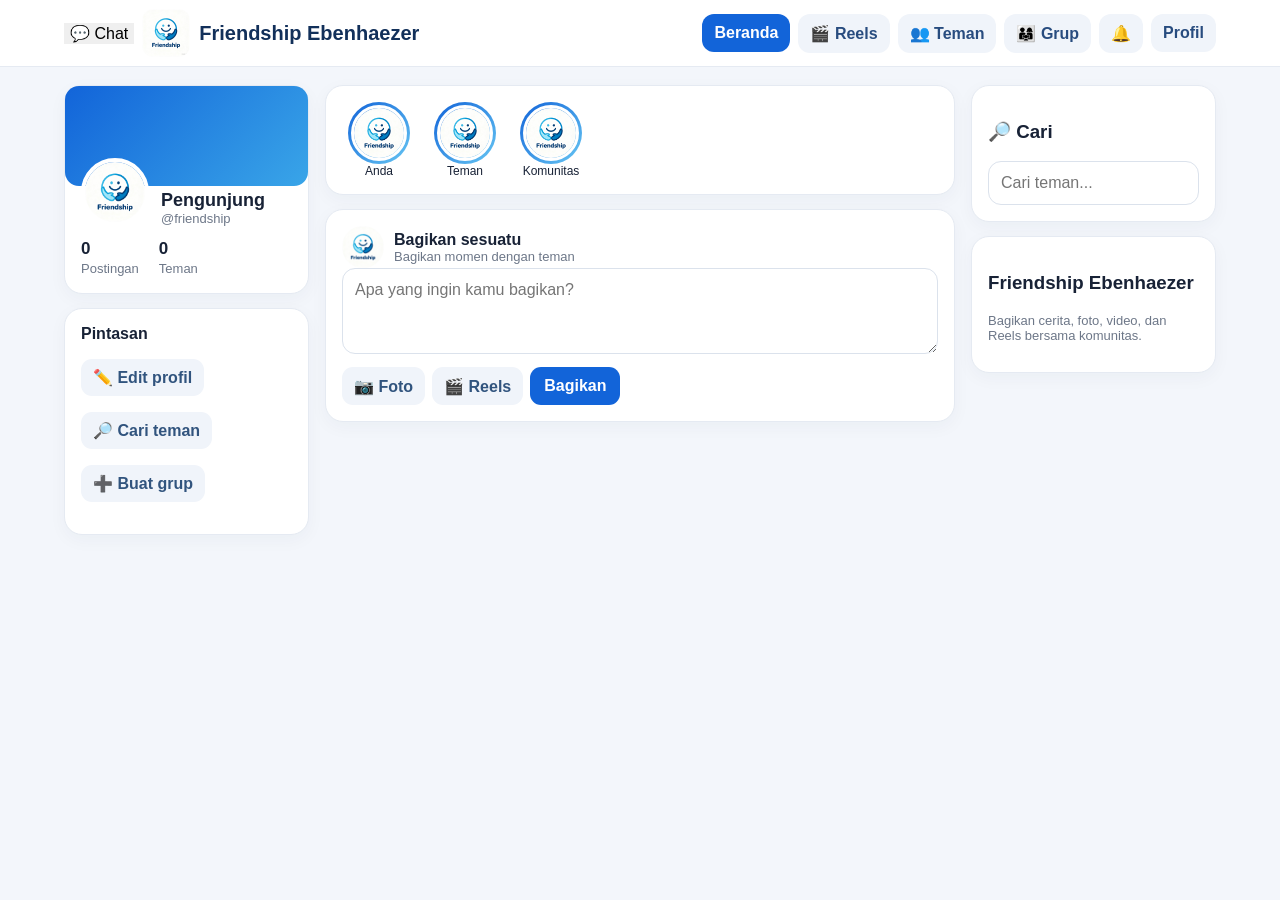
==== index.html @ 5307541d "Add files via upload" ====
<!doctype html>
<html lang="id">
<head>
<meta charset="utf-8"><meta name="viewport" content="width=device-width,initial-scale=1">
<title>Friendship Ebenhaezer</title>
<style>
:root{--blue:#1264d9;--dark:#12305a;--bg:#f3f6fb;--line:#e5eaf2;--muted:#6d7788}
*{box-sizing:border-box}body{margin:0;background:var(--bg);font-family:Arial,sans-serif;color:#182236}
button,input,textarea{font:inherit}button{border:0;cursor:pointer}.top{position:sticky;top:0;z-index:30;background:#fff;border-bottom:1px solid var(--line)}
.nav{max-width:1180px;margin:auto;padding:9px 14px;display:flex;align-items:center;gap:8px;overflow:auto}.logoBox{display:flex;align-items:center;gap:9px;margin-right:auto;min-width:190px}
.logoBox img{width:48px;height:48px;object-fit:contain;border-radius:12px}.brand{font-size:20px;font-weight:800;color:var(--dark);white-space:nowrap}
.navBtn{background:#f0f4fa;color:#284c7f;border-radius:12px;padding:10px 12px;font-weight:700;white-space:nowrap}.navBtn.active,.primary{background:var(--blue);color:#fff}
.page{max-width:1180px;margin:18px auto;padding:0 14px}.layout{display:grid;grid-template-columns:245px minmax(0,680px) 245px;gap:16px}
.card{background:#fff;border:1px solid var(--line);border-radius:18px;padding:16px;box-shadow:0 5px 18px #18304d0a;margin-bottom:14px}
.cover{height:100px;border-radius:14px;background:linear-gradient(135deg,#1264d9,#39a5e8);margin:-16px -16px 14px}.avatar{width:68px;height:68px;border-radius:50%;background:#e7effd;border:4px solid #fff;object-fit:cover}.mini{width:42px;height:42px;border-radius:50%;object-fit:cover;background:#e8effc}
.profileTop{margin-top:-42px;display:flex;gap:12px;align-items:end}.name{font-size:18px;font-weight:800}.muted{color:var(--muted);font-size:13px}.stats{display:flex;gap:20px;margin-top:13px}.stats b{display:block;font-size:17px}
textarea,input{width:100%;border:1px solid #dbe2ec;border-radius:13px;padding:12px;outline:none;background:#fff}textarea{min-height:86px;resize:vertical}.actions{display:flex;gap:7px;flex-wrap:wrap;margin-top:9px}.action{background:#f0f4fa;color:#31547e;border-radius:11px;padding:9px 12px;font-weight:700}.primary{border-radius:11px;padding:10px 14px;font-weight:700}
.postHead{display:flex;gap:10px;align-items:center}.postMedia{width:100%;max-height:560px;object-fit:cover;border-radius:14px;margin-top:11px}.postText{line-height:1.5;white-space:pre-wrap}
.storyRow{display:flex;gap:12px;overflow:auto}.story{min-width:74px;text-align:center;font-size:12px}.story .ring{width:62px;height:62px;padding:3px;border-radius:50%;background:linear-gradient(135deg,#1264d9,#66c6f3);margin:auto}.story img{width:100%;height:100%;border-radius:50%;object-fit:cover;background:#fff;border:3px solid #fff}
.section{display:none}.section.show{display:block}.hidden{display:none!important;pointer-events:none!important}.person{display:flex;align-items:center;gap:10px;padding:11px 0;border-bottom:1px solid #edf0f5}.empty{text-align:center;padding:28px;color:var(--muted)}
.reel{background:#050505;border-radius:18px;overflow:hidden;position:relative;margin-bottom:15px}.reel video{display:block;width:100%;max-height:76vh;object-fit:contain;background:#000}.reelInfo{padding:13px;color:#fff}.reelBtns{position:absolute;right:10px;bottom:65px;display:grid;gap:8px}.reelBtns button{width:46px;height:46px;border-radius:50%;background:#fff;color:#18345c;font-weight:800}
.modal{pointer-events:auto;position:fixed;inset:0;background:#0007;display:grid;place-items:center;z-index:60;padding:16px}.modalBox{background:#fff;border-radius:20px;padding:20px;width:min(520px,100%);max-height:90vh;overflow:auto}
@media(max-width:980px){.layout{grid-template-columns:220px minmax(0,1fr)}.right{display:none}}@media(max-width:700px){.layout{grid-template-columns:1fr}.left{display:none}.page{margin-top:8px}.brand{display:none}.logoBox{min-width:auto}}
 .action.liked{background:#ffe4e8;color:#d91e45}.commentBox{display:flex;gap:7px;margin-top:10px}.commentBox input{margin:0}.commentItem{padding:8px 0;border-top:1px solid #edf0f5;font-size:14px}
.chatMessages{height:380px;overflow:auto;padding:10px;background:#f7f9fc;border-radius:14px;margin-top:12px}
.chatBubble{max-width:78%;padding:10px 13px;border-radius:16px;margin:7px 0;word-break:break-word}
.chatMine{margin-left:auto;background:#1769e0;color:#fff;border-bottom-right-radius:5px}
.chatOther{margin-right:auto;background:#fff;color:#1d2939;border-bottom-left-radius:5px}
.chatTime{font-size:10px;opacity:.7;margin-top:3px}
.chatUser{display:flex;align-items:center;gap:10px;padding:12px 4px;border-top:1px solid #edf0f5;cursor:pointer}
.chatUser:first-child{border-top:0}
.chatComposer{display:flex;gap:8px;margin-top:10px}
.chatComposer input{margin:0;flex:1}

.chatFloating{position:fixed;right:16px;bottom:18px;z-index:9999;background:#1769e0;color:#fff;padding:12px 16px;border-radius:999px;font-weight:700;box-shadow:0 6px 20px #0002;cursor:pointer}
.chatMessages{height:380px;overflow:auto;padding:10px;background:#f7f9fc;border-radius:14px;margin-top:12px}
.chatBubble{max-width:78%;padding:10px 13px;border-radius:16px;margin:7px 0;word-break:break-word}
.chatMine{margin-left:auto;background:#1769e0;color:#fff;border-bottom-right-radius:5px}
.chatOther{margin-right:auto;background:#fff;color:#1d2939;border-bottom-left-radius:5px}
.chatTime{font-size:10px;opacity:.7;margin-top:3px}
.chatUser{display:flex;align-items:center;gap:10px;padding:12px 4px;border-top:1px solid #edf0f5;cursor:pointer}
.chatComposer{display:flex;gap:8px;margin-top:10px}.chatComposer input{margin:0;flex:1}
</style></head>
<body>
<header class="top"><nav class="nav"><button data-chat-nav onclick="showSection('chat');initChat()">💬 Chat</button>
<div class="logoBox"><img src="logo.png"><div class="brand">Friendship Ebenhaezer</div></div>
<button class="navBtn active" data-page="home" onclick="go('home')">Beranda</button>
<button class="navBtn" data-page="reels" onclick="go('reels')">🎬 Reels</button>
<button class="navBtn" data-page="friends" onclick="go('friends')">👥 Teman</button>
<button class="navBtn" data-page="groups" onclick="go('groups')">👨‍👩‍👧 Grup</button>
<button class="navBtn" data-page="notifications" onclick="go('notifications')">🔔</button>
<button class="navBtn" data-page="profile" onclick="go('profile')">Profil</button>
</nav></header>

<main class="page"><div class="layout">
<aside class="left"><div class="card"><div class="cover"></div><div class="profileTop"><img class="avatar" src="logo.png"><div><div id="sideName" class="name">Pengunjung</div><div id="sideUser" class="muted">@friendship</div></div></div><div class="stats"><div><b id="sidePostCount">0</b><span class="muted">Postingan</span></div><div><b>0</b><span class="muted">Teman</span></div></div></div>
<div class="card"><b>Pintasan</b><p><button class="action" onclick="go('profile')">✏️ Edit profil</button></p><p><button class="action" onclick="go('friends')">🔎 Cari teman</button></p><p><button class="action" onclick="go('groups')">➕ Buat grup</button></p></div></aside>

<section>
<div id="home" class="section show">
<div class="card"><div class="storyRow"><div class="story"><div class="ring"><img src="logo.png"></div><div>Anda</div></div><div class="story"><div class="ring"><img src="logo.png"></div><div>Teman</div></div><div class="story"><div class="ring"><img src="logo.png"></div><div>Komunitas</div></div></div></div>
<div class="card"><div class="postHead"><img class="mini" src="logo.png"><div><b id="composerName">Bagikan sesuatu</b><div class="muted">Bagikan momen dengan teman</div></div></div>
<textarea id="postText" placeholder="Apa yang ingin kamu bagikan?"></textarea><div id="photoPreview"></div>
<div class="actions"><button class="action" onclick="document.getElementById('photoInput').click()">📷 Foto</button><button class="action" onclick="go('reels')">🎬 Reels</button><button class="primary" onclick="publishPost()">Bagikan</button></div>
<input id="photoInput" class="hidden" type="file" accept="image/jpeg,image/png,image/webp" onchange="previewPhoto(this)"></div>
<div id="feed"></div></div>

<div id="reels" class="section"><div class="card"><h2>🎬 Reels</h2><p class="muted">Pilih video pendek, lalu bagikan. Video akan disimpan online.</p><input id="reelInput" type="file" accept="video/mp4,video/webm,video/quicktime" onchange="previewReel(this)"><div id="reelPreview"></div><input id="reelCaption" placeholder="Tulis keterangan Reels (opsional)"><div class="actions"><button class="primary" onclick="publishReel()">Bagikan Reels</button></div><div id="uploadStatus" class="muted"></div></div><div id="reelsList"></div></div>

<div id="friends" class="section"><div class="card"><h2>Temukan Teman</h2><input id="friendSearch" placeholder="Cari nama atau username..." oninput="searchFriends()"><div id="friendsList"></div></div></div>
<div id="groups" class="section"><div class="card"><h2>👥 Buat Grup</h2><input id="groupName" placeholder="Nama grup"><textarea id="groupDesc" placeholder="Deskripsi grup"></textarea><div class="actions"><button class="primary" onclick="createGroup()">Buat Grup</button></div></div><div id="groupsList"></div></div>

<div id="chat" class="section">
  <div class="card">
    <h2>💬 Chat</h2>
    <p class="muted">Kirim pesan langsung kepada pengguna Friendship Ebenhaezer.</p>
    <input id="chatSearch" placeholder="Cari nama pengguna..." oninput="searchChatUsers()">
  </div>
  <div id="chatUsers" class="card"><div class="muted">Memuat pengguna...</div></div>
  <div id="chatWindow" class="card hidden">
    <div class="actions">
      <button class="action" onclick="closeChat()">← Kembali</button>
      <strong id="chatTitle">Chat</strong>
    </div>
    <div id="chatMessages" class="chatMessages"></div>
    <div class="chatComposer">
      <input id="chatInput" placeholder="Tulis pesan..." onkeydown="if(event.key==='Enter')sendChatMessage()">
      <button class="primary" onclick="sendChatMessage()">Kirim</button>
    </div>
  </div>
</div>
<div id="notifications" class="section"><div class="card"><h2>🔔 Notifikasi</h2><div class="empty">Belum ada notifikasi.</div></div></div>
<div id="profile" class="section"><div class="card"><div class="cover"></div><div class="profileTop"><img class="avatar" src="logo.png"><div><div id="profileName" class="name">Profil</div><div id="profileUser" class="muted">@friendship</div></div></div><p class="muted">Alamat email tidak ditampilkan pada profil.</p><div class="stats"><div><b id="profilePosts">0</b><span class="muted">Postingan</span></div><div><b>0</b><span class="muted">Teman</span></div></div><div class="actions"><button class="action" onclick="openEdit()">✏️ Edit profil</button><button class="action" onclick="logout()">Keluar</button></div></div><div class="card"><h3>Postingan Saya</h3><div id="profileFeed"></div></div></div>
</section><aside class="right"><div class="card"><h3>🔎 Cari</h3><input placeholder="Cari teman..." onkeydown="if(event.key==='Enter'){go('friends');document.getElementById('friendSearch').value=this.value;searchFriends()}"></div><div class="card"><h3>Friendship Ebenhaezer</h3><p class="muted">Bagikan cerita, foto, video, dan Reels bersama komunitas.</p></div></aside>
</div></main>

<div id="editModal" class="modal hidden"><div class="modalBox"><h2>Edit Profil</h2><input id="editName" placeholder="Nama lengkap"><input id="editUsername" placeholder="Username"><textarea id="editBio" placeholder="Bio"></textarea><div class="actions"><button class="primary" onclick="saveProfile()">Simpan</button><button class="action" onclick="closeEdit()">Batal</button></div></div></div>

<script>
const API='https://bqqrrmboyczgojkqgkcf.supabase.co';
const KEY='sb_publishable_R8yoexRqOov7Y0OEwhsRLw_SfLj5N6g';
const BUCKET='friendship-media';
let photoFile=null,reelFile=null;
const user=()=>{try{return JSON.parse(localStorage.getItem('friendship_user')||'null')}catch(e){return null}};
const auth=()=>localStorage.getItem('friendship_access_token')||KEY;
const headers=()=>({apikey:KEY,Authorization:'Bearer '+auth()});
async function api(path,opt={}){let r=await fetch(API+path,{...opt,headers:{...headers(),'Content-Type':'application/json',...(opt.headers||{})}});let t=await r.text();let d;try{d=JSON.parse(t)}catch(e){d=t}if(!r.ok)throw Error(d?.message||d?.msg||'Terjadi kesalahan');return d}
function esc(s){return String(s??'').replace(/[&<>"']/g,m=>({'&':'&amp;','<':'&lt;','>':'&gt;','"':'&quot;',"'":'&#039;'}[m]))}
function go(id){document.querySelectorAll('.section').forEach(x=>x.classList.remove('show'));document.getElementById(id).classList.add('show');document.querySelectorAll('.navBtn').forEach(b=>b.classList.toggle('active',b.dataset.page===id));if(id==='home')loadFeed();if(id==='reels')loadReels();if(id==='friends')searchFriends();if(id==='groups')loadGroups();if(id==='profile')loadProfileFeed()}
function previewPhoto(input){photoFile=input.files[0]||null;let b=document.getElementById('photoPreview');b.innerHTML='';if(photoFile){b.innerHTML='<img class="postMedia" src="'+URL.createObjectURL(photoFile)+'">'}}
function previewReel(input){reelFile=input.files[0]||null;let b=document.getElementById('reelPreview');b.innerHTML='';if(reelFile){b.innerHTML='<video class="postMedia" controls muted src="'+URL.createObjectURL(reelFile)+'"></video>'}}
function cleanName(n){return n.replace(/[^a-zA-Z0-9._-]/g,'_').slice(0,80)}
async function uploadFile(file,type){
const u=user();if(!u)throw Error('Silakan masuk terlebih dahulu.');
const max=file.type && file.type.startsWith('video/') ? 100*1024*1024 : 15*1024*1024;
if(file.size>max)throw Error(file.type && file.type.startsWith('video/')?'Ukuran Reels maksimal 100 MB.':'Ukuran foto maksimal 15 MB.');
const path=u.id+'/'+Date.now()+'-'+cleanName(file.name||('file.'+(type==='video'?'mp4':'jpg')));
const r=await fetch(API+'/storage/v1/object/'+BUCKET+'/'+path,{method:'POST',headers:{apikey:KEY,Authorization:'Bearer '+auth(),'x-upsert':'true','Content-Type':file.type||'application/octet-stream'},body:file});
if(!r.ok){let t=await r.text();throw Error('Upload gagal. Pastikan penyimpanan media sudah dibuat dan izin upload sudah dijalankan.');}
const url=API+'/storage/v1/object/public/'+BUCKET+'/'+path.split('/').map(encodeURIComponent).join('/');
return {url,type};
}
async function savePost(content,media){
const u=user();return api('/rest/v1/posts',{method:'POST',headers:{Prefer:'return=minimal'},body:JSON.stringify({user_id:u.id,content:content||'',media_url:media?.url||null,media_type:media?.type||null})})
}
async function publishPost(){
const u=user();if(!u){location.href='login.html';return}
const text=document.getElementById('postText').value.trim();if(!text&&!photoFile){alert('Tulis sesuatu atau pilih foto.');return}
try{let media=null;if(photoFile)media=await uploadFile(photoFile,'image');await savePost(text,media);document.getElementById('postText').value='';photoFile=null;document.getElementById('photoInput').value='';document.getElementById('photoPreview').innerHTML='';alert('Status berhasil dibagikan.');loadFeed()}catch(e){alert('Status belum bisa diupload. '+e.message)}}
function mediaHtml(p){if(!p.media_url)return '';if(p.media_type==='image')return '<img class="postMedia" src="'+esc(p.media_url)+'" loading="lazy">';if(p.media_type==='video')return '<video class="postMedia" controls playsinline preload="metadata" src="'+esc(p.media_url)+'"></video>';return ''}
function postCard(p,name){name=name||'Pengguna';return '<article class="card" data-post-id="'+esc(p.id)+'"><div class="postHead"><img class="mini" src="logo.png"><div><b>'+esc(name)+'</b><div class="muted">'+new Date(p.created_at).toLocaleString('id-ID')+'</div></div></div><p class="postText">'+esc(p.content||'')+'</p>'+mediaHtml(p)+'<div class="actions"><button class="action" onclick="toggleLike(\''+esc(p.id)+'\',this)">❤️ Suka <span class="likeCount">0</span></button><button class="action" onclick="toggleComments(\''+esc(p.id)+'\')">💬 Komentar <span class="commentCount">0</span></button><button class="action" onclick="sharePost(\''+esc(p.id)+'\')">↗️ Bagikan</button></div><div id="comments-'+esc(p.id)+'" class="comments hidden"></div></article>'}
async function loadFeed(){let el=document.getElementById('feed');el.innerHTML='<div class="card">Memuat...</div>';try{let rows=await api('/rest/v1/posts?select=*&order=created_at.desc&limit=40');let ps=await api('/rest/v1/profiles?select=id,username,full_name&limit=1000').catch(()=>[]);let map={};ps.forEach(x=>map[x.id]=x);el.innerHTML=rows.length?rows.map(p=>postCard(p,map[p.user_id]?.full_name||map[p.user_id]?.username||'Pengguna')).join(''):'<div class="card empty">Belum ada postingan.</div>';document.getElementById('sidePostCount').textContent=rows.length;document.getElementById('profilePosts').textContent=rows.length;rows.forEach(p=>loadPostStats(p.id))}catch(e){el.innerHTML='<div class="card empty">Postingan belum dapat dimuat.</div>'}}
async function publishReel(){const u=user();if(!u){location.href='login.html';return}if(!reelFile){alert('Pilih video terlebih dahulu.');return}const st=document.getElementById('uploadStatus');st.textContent='Mengupload video...';try{let media=await uploadFile(reelFile,'video');await savePost(document.getElementById('reelCaption')?.value.trim()||'',media);st.textContent='Video berhasil diupload.';reelFile=null;document.getElementById('reelInput').value='';document.getElementById('reelPreview').innerHTML='';if(document.getElementById('reelCaption'))document.getElementById('reelCaption').value='';loadReels();alert('Reels berhasil dibagikan.')}catch(e){st.textContent='';alert('Reels belum bisa diupload. '+e.message)}}
async function loadReels(){let el=document.getElementById('reelsList');el.innerHTML='<div class="card empty">Memuat Reels...</div>';try{let rows=await api('/rest/v1/posts?select=*&media_type=eq.video&order=created_at.desc&limit=30');if(!rows.length){el.innerHTML='<div class="card empty">Belum ada Reels.</div>';return}el.innerHTML=rows.map(p=>'<div class="reel"><video controls playsinline preload="metadata" src="'+esc(p.media_url)+'"></video><div class="reelInfo"><b>Friendship Ebenhaezer</b><div class="muted" style="color:#ddd">'+new Date(p.created_at).toLocaleString('id-ID')+'</div></div><div class="reelBtns"><button>❤️</button><button>💬</button><button>↗</button></div></div>').join('')}catch(e){el.innerHTML='<div class="card empty">Reels belum dapat dimuat.</div>'}}
async function searchFriends(){let el=document.getElementById('friendsList');if(!el)return;el.innerHTML='<p class="muted">Mencari...</p>';let q=document.getElementById('friendSearch').value.trim();try{let path='/rest/v1/profiles?select=id,username,full_name&limit=40';if(q)path+='&or=(username.ilike.*'+encodeURIComponent(q)+'*,full_name.ilike.*'+encodeURIComponent(q)+'*)';let rows=await api(path);el.innerHTML=rows.map(x=>'<div class="person"><img class="mini" src="logo.png"><div style="flex:1"><b>'+esc(x.full_name||'Pengguna')+'</b><div class="muted">@'+esc(x.username||'friendship')+'</div></div><button class="action">Tambah</button></div>').join('')||'<div class="empty">Tidak ditemukan.</div>'}catch(e){el.innerHTML='<div class="empty">Pencarian belum dapat dilakukan.</div>'}}
async function createGroup(){const u=user();if(!u){location.href='login.html';return}let n=document.getElementById('groupName').value.trim(),d=document.getElementById('groupDesc').value.trim();if(!n){alert('Masukkan nama grup.');return}try{await api('/rest/v1/groups',{method:'POST',body:JSON.stringify({name:n,description:d,created_by:u.id})});alert('Grup berhasil dibuat.');loadGroups()}catch(e){alert('Grup belum dapat dibuat. Pastikan tabel grup sudah tersedia. '+e.message)}}
async function loadGroups(){let el=document.getElementById('groupsList');try{let rows=await api('/rest/v1/groups?select=*&order=created_at.desc');el.innerHTML=rows.map(g=>'<div class="card"><h3>'+esc(g.name)+'</h3><p class="muted">'+esc(g.description||'')+'</p></div>').join('')||'<div class="card empty">Belum ada grup.</div>'}catch(e){el.innerHTML='<div class="card empty">Belum ada grup.</div>'}}
function openEdit(){let u=user();document.getElementById('editName').value=u?.user_metadata?.full_name||'';document.getElementById('editUsername').value=u?.user_metadata?.username||'';document.getElementById('editBio').value=u?.user_metadata?.bio||'';document.getElementById('editModal').classList.remove('hidden')}
function closeEdit(){document.getElementById('editModal').classList.add('hidden')}
async function saveProfile(){let u=user();if(!u)return;let d={full_name:document.getElementById('editName').value.trim(),username:document.getElementById('editUsername').value.trim(),bio:document.getElementById('editBio').value.trim()};try{await api('/auth/v1/user',{method:'PUT',body:JSON.stringify({data:d})});u.user_metadata={...(u.user_metadata||{}),...d};localStorage.setItem('friendship_user',JSON.stringify(u));applyUser();closeEdit();alert('Profil diperbarui.')}catch(e){alert('Profil belum dapat diperbarui. '+e.message)}}
function applyUser(){let u=user(),n=u?.user_metadata?.full_name||'Pengunjung',un=u?.user_metadata?.username||'friendship';document.getElementById('sideName').textContent=n;document.getElementById('sideUser').textContent='@'+un;document.getElementById('profileName').textContent=n;document.getElementById('profileUser').textContent='@'+un;document.getElementById('composerName').textContent=n}
async function loadProfileFeed(){let u=user();if(!u)return;try{let rows=await api('/rest/v1/posts?select=*&user_id=eq.'+u.id+'&order=created_at.desc');let name=u?.user_metadata?.full_name||u?.user_metadata?.username||'Pengguna';let el=document.getElementById('profileFeed');el.innerHTML=rows.length?rows.map(p=>postCard(p,name)).join(''):'<div class="empty">Belum ada postingan.</div>';rows.forEach(p=>loadPostStats(p.id))}catch(e){}}
async function loadPostStats(id){let card=document.querySelector('[data-post-id="'+CSS.escape(String(id))+'"]');if(!card)return;try{let likes=await api('/rest/v1/likes?select=id,user_id&post_id=eq.'+encodeURIComponent(id));let c=card.querySelector('.likeCount');if(c)c.textContent=likes.length;let u=user();if(u&&likes.some(x=>x.user_id===u.id))card.querySelector('.action').classList.add('liked')}catch(e){}try{let cs=await api('/rest/v1/comments?select=id&post_id=eq.'+encodeURIComponent(id));let c=card.querySelector('.commentCount');if(c)c.textContent=cs.length}catch(e){}}
async function toggleLike(id,btn){let u=user();if(!u){location.href='login.html';return}try{let rows=await api('/rest/v1/likes?select=id&post_id=eq.'+encodeURIComponent(id)+'&user_id=eq.'+encodeURIComponent(u.id));if(rows.length){await api('/rest/v1/likes?id=eq.'+encodeURIComponent(rows[0].id),{method:'DELETE'});btn.classList.remove('liked')}else{await api('/rest/v1/likes',{method:'POST',body:JSON.stringify({post_id:id,user_id:u.id})});btn.classList.add('liked')}loadPostStats(id)}catch(e){alert('Suka belum dapat diproses. '+e.message)}}
async function toggleComments(id){let box=document.getElementById('comments-'+id);if(!box)return;if(!box.classList.contains('hidden')){box.classList.add('hidden');return}box.classList.remove('hidden');box.innerHTML='<div class="muted">Memuat komentar...</div>';try{let cs=await api('/rest/v1/comments?select=id,user_id,content,created_at&post_id=eq.'+encodeURIComponent(id)+'&order=created_at.asc');let ps=await api('/rest/v1/profiles?select=id,username,full_name&limit=1000').catch(()=>[]);let map={};ps.forEach(x=>map[x.id]=x);box.innerHTML=cs.map(c=>'<div class="commentItem"><b>'+esc(map[c.user_id]?.full_name||map[c.user_id]?.username||'Pengguna')+'</b> '+esc(c.content)+'</div>').join('')+'<div class="commentBox"><input id="comment-'+esc(id)+'" placeholder="Tulis komentar..."><button class="primary" onclick="addComment(\''+esc(id)+'\')">Kirim</button></div>'}catch(e){box.innerHTML='<div class="muted">Komentar belum dapat dimuat.</div>'}}
async function addComment(id){let u=user();if(!u){location.href='login.html';return}let inp=document.getElementById('comment-'+id);let content=inp?.value.trim();if(!content)return;try{await api('/rest/v1/comments',{method:'POST',body:JSON.stringify({post_id:id,user_id:u.id,content})});document.getElementById('comments-'+id).classList.add('hidden');await toggleComments(id);loadPostStats(id)}catch(e){alert('Komentar belum dapat dikirim. '+e.message)}}
async function sharePost(id){let url=location.origin+location.pathname+'?post='+encodeURIComponent(id);try{if(navigator.share){await navigator.share({title:'Friendship Ebenhaezer',text:'Lihat postingan ini',url:url})}else if(navigator.clipboard){await navigator.clipboard.writeText(url);alert('Tautan postingan sudah disalin.')}else{prompt('Salin tautan ini:',url)}}catch(e){}}


async function initChat(){try{await loadChatUsers()}catch(e){}}


async function loadChatUsers(){
 const box=document.getElementById('chatUsers'); if(!box)return;
 const u=currentUser(); if(!u){box.innerHTML='<div class="muted">Silakan login untuk menggunakan Chat.</div>';return}
 try{
  const rows=await api('/rest/v1/profiles?select=id,username,full_name&limit=500');
  window.chatUsers=(rows||[]).filter(x=>x.id!==u.id); renderChatUsers(window.chatUsers);
 }catch(e){box.innerHTML='<div class="muted">Daftar pengguna belum dapat dimuat.</div>'}
}
function renderChatUsers(users){
 const box=document.getElementById('chatUsers');if(!box)return;
 box.innerHTML=users.length?users.map(x=>'<div class="chatUser" onclick="openChat(\\''+esc(x.id)+'\\',\\''+esc(x.full_name||x.username||'Pengguna')+'\\')"><img class="mini" src="logo.png"><div><b>'+esc(x.full_name||x.username||'Pengguna')+'</b><div class="muted">@'+esc(x.username||'friendship')+'</div></div></div>').join(''):'<div class="muted">Belum ada pengguna lain.</div>';
}
function searchChatUsers(){
 const q=(document.getElementById('chatSearch')?.value||'').toLowerCase().trim();
 renderChatUsers((window.chatUsers||[]).filter(x=>(x.full_name||'').toLowerCase().includes(q)||(x.username||'').toLowerCase().includes(q)));
}
async function initChat(){await loadChatUsers()}
async function openChat(id,name){
 const u=currentUser();if(!u){location.href='login.html';return}
 window.activeChatUserId=id;
 document.getElementById('chatUsers')?.classList.add('hidden');
 document.getElementById('chatSearch')?.classList.add('hidden');
 document.getElementById('chatWindow')?.classList.remove('hidden');
 document.getElementById('chatTitle').textContent=name;
 await loadMessages();
}
function closeChat(){
 document.getElementById('chatWindow')?.classList.add('hidden');
 document.getElementById('chatUsers')?.classList.remove('hidden');
 document.getElementById('chatSearch')?.classList.remove('hidden');
}
async function loadMessages(){
 const box=document.getElementById('chatMessages');const u=currentUser(),o=window.activeChatUserId;
 if(!box||!u||!o)return;
 try{
  const a=await api('/rest/v1/messages?select=*&sender_id=eq.'+encodeURIComponent(u.id)+'&receiver_id=eq.'+encodeURIComponent(o)+'&order=created_at.asc');
  const b=await api('/rest/v1/messages?select=*&sender_id=eq.'+encodeURIComponent(o)+'&receiver_id=eq.'+encodeURIComponent(u.id)+'&order=created_at.asc');
  const rows=(a.concat(b)).sort((x,y)=>new Date(x.created_at)-new Date(y.created_at));
  box.innerHTML=rows.length?rows.map(m=>'<div class="chatBubble '+(m.sender_id===u.id?'chatMine':'chatOther')+'">'+esc(m.content||m.message||'')+'<div class="chatTime">'+new Date(m.created_at).toLocaleTimeString('id-ID',{hour:'2-digit',minute:'2-digit'})+'</div></div>').join(''):'<div class="muted" style="text-align:center;padding:30px">Belum ada pesan. Mulai percakapan.</div>';
  box.scrollTop=box.scrollHeight;
 }catch(e){box.innerHTML='<div class="muted">Chat belum tersambung. Jalankan CHAT_RLS_FIX.sql.</div>'}
}
async function sendChatMessage(){
 const u=currentUser(),o=window.activeChatUserId,input=document.getElementById('chatInput');
 const content=input?.value.trim();if(!u||!o||!content)return;
 try{await api('/rest/v1/messages',{method:'POST',headers:{Prefer:'return=minimal'},body:JSON.stringify({sender_id:u.id,receiver_id:o,content})});input.value='';await loadMessages()}
 catch(e){alert('Pesan belum dapat dikirim. Jalankan CHAT_RLS_FIX.sql.')}
}

function logout(){localStorage.clear();location.href='login.html'}
applyUser();loadFeed();loadProfileFeed();
initChat();
</script></body></html>
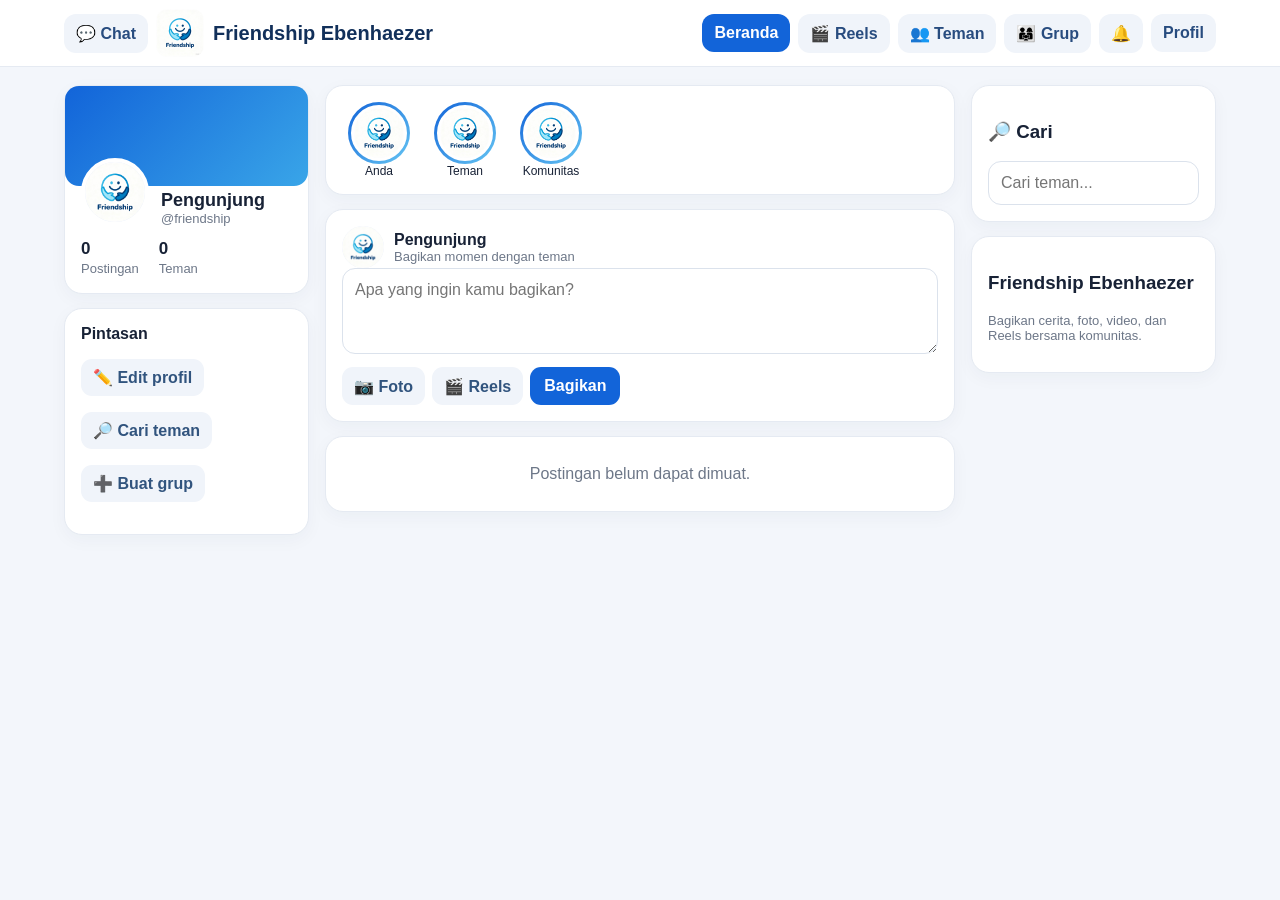
==== commit ccedd230: "Add files via upload" ====
--- a/index.html
+++ b/index.html
@@ -42,7 +42,7 @@
 .chatComposer{display:flex;gap:8px;margin-top:10px}.chatComposer input{margin:0;flex:1}
 </style></head>
 <body>
-<header class="top"><nav class="nav"><button data-chat-nav onclick="showSection('chat');initChat()">💬 Chat</button>
+<header class="top"><nav class="nav"><button class="navBtn" data-page="chat" data-chat-nav onclick="go('chat');initChat()">💬 Chat</button>
 <div class="logoBox"><img src="logo.png"><div class="brand">Friendship Ebenhaezer</div></div>
 <button class="navBtn active" data-page="home" onclick="go('home')">Beranda</button>
 <button class="navBtn" data-page="reels" onclick="go('reels')">🎬 Reels</button>
@@ -61,14 +61,14 @@
 <div class="card"><div class="storyRow"><div class="story"><div class="ring"><img src="logo.png"></div><div>Anda</div></div><div class="story"><div class="ring"><img src="logo.png"></div><div>Teman</div></div><div class="story"><div class="ring"><img src="logo.png"></div><div>Komunitas</div></div></div></div>
 <div class="card"><div class="postHead"><img class="mini" src="logo.png"><div><b id="composerName">Bagikan sesuatu</b><div class="muted">Bagikan momen dengan teman</div></div></div>
 <textarea id="postText" placeholder="Apa yang ingin kamu bagikan?"></textarea><div id="photoPreview"></div>
-<div class="actions"><button class="action" onclick="document.getElementById('photoInput').click()">📷 Foto</button><button class="action" onclick="go('reels')">🎬 Reels</button><button class="primary" onclick="publishPost()">Bagikan</button></div>
+<div class="actions"><button class="action" onclick="document.getElementById('photoInput').click()">📷 Foto</button><button class="action" onclick="go('reels')">🎬 Reels</button><button class="primary" id="publishPostBtn" onclick="publishPost()">Bagikan</button></div>
 <input id="photoInput" class="hidden" type="file" accept="image/jpeg,image/png,image/webp" onchange="previewPhoto(this)"></div>
 <div id="feed"></div></div>
 
-<div id="reels" class="section"><div class="card"><h2>🎬 Reels</h2><p class="muted">Pilih video pendek, lalu bagikan. Video akan disimpan online.</p><input id="reelInput" type="file" accept="video/mp4,video/webm,video/quicktime" onchange="previewReel(this)"><div id="reelPreview"></div><input id="reelCaption" placeholder="Tulis keterangan Reels (opsional)"><div class="actions"><button class="primary" onclick="publishReel()">Bagikan Reels</button></div><div id="uploadStatus" class="muted"></div></div><div id="reelsList"></div></div>
+<div id="reels" class="section"><div class="card"><h2>🎬 Reels</h2><p class="muted">Pilih video pendek, lalu bagikan. Video akan disimpan online.</p><input id="reelInput" type="file" accept="video/mp4,video/webm,video/quicktime" onchange="previewReel(this)"><div id="reelPreview"></div><input id="reelCaption" placeholder="Tulis keterangan Reels (opsional)"><div class="actions"><button class="primary" id="publishReelBtn" onclick="publishReel()">Bagikan Reels</button></div><div id="uploadStatus" class="muted"></div></div><div id="reelsList"></div></div>
 
 <div id="friends" class="section"><div class="card"><h2>Temukan Teman</h2><input id="friendSearch" placeholder="Cari nama atau username..." oninput="searchFriends()"><div id="friendsList"></div></div></div>
-<div id="groups" class="section"><div class="card"><h2>👥 Buat Grup</h2><input id="groupName" placeholder="Nama grup"><textarea id="groupDesc" placeholder="Deskripsi grup"></textarea><div class="actions"><button class="primary" onclick="createGroup()">Buat Grup</button></div></div><div id="groupsList"></div></div>
+<div id="groups" class="section"><div class="card"><h2>👥 Buat Grup</h2><input id="groupName" placeholder="Nama grup"><textarea id="groupDesc" placeholder="Deskripsi grup"></textarea><div class="actions"><button class="primary" id="createGroupBtn" onclick="createGroup()">Buat Grup</button></div></div><div id="groupsList"></div></div>
 
 <div id="chat" class="section">
   <div class="card">
@@ -79,22 +79,22 @@
   <div id="chatUsers" class="card"><div class="muted">Memuat pengguna...</div></div>
   <div id="chatWindow" class="card hidden">
     <div class="actions">
-      <button class="action" onclick="closeChat()">← Kembali</button>
+      <button class="action" id="closeChatBtn" onclick="closeChat()">← Kembali</button>
       <strong id="chatTitle">Chat</strong>
     </div>
     <div id="chatMessages" class="chatMessages"></div>
     <div class="chatComposer">
       <input id="chatInput" placeholder="Tulis pesan..." onkeydown="if(event.key==='Enter')sendChatMessage()">
-      <button class="primary" onclick="sendChatMessage()">Kirim</button>
+      <button class="primary" id="sendChatBtn" onclick="sendChatMessage()">Kirim</button>
     </div>
   </div>
 </div>
 <div id="notifications" class="section"><div class="card"><h2>🔔 Notifikasi</h2><div class="empty">Belum ada notifikasi.</div></div></div>
-<div id="profile" class="section"><div class="card"><div class="cover"></div><div class="profileTop"><img class="avatar" src="logo.png"><div><div id="profileName" class="name">Profil</div><div id="profileUser" class="muted">@friendship</div></div></div><p class="muted">Alamat email tidak ditampilkan pada profil.</p><div class="stats"><div><b id="profilePosts">0</b><span class="muted">Postingan</span></div><div><b>0</b><span class="muted">Teman</span></div></div><div class="actions"><button class="action" onclick="openEdit()">✏️ Edit profil</button><button class="action" onclick="logout()">Keluar</button></div></div><div class="card"><h3>Postingan Saya</h3><div id="profileFeed"></div></div></div>
+<div id="profile" class="section"><div class="card"><div class="cover"></div><div class="profileTop"><img class="avatar" src="logo.png"><div><div id="profileName" class="name">Profil</div><div id="profileUser" class="muted">@friendship</div></div></div><p class="muted">Alamat email tidak ditampilkan pada profil.</p><div class="stats"><div><b id="profilePosts">0</b><span class="muted">Postingan</span></div><div><b>0</b><span class="muted">Teman</span></div></div><div class="actions"><button class="action" id="openEditBtn" onclick="openEdit()">✏️ Edit profil</button><button class="action" id="logoutBtn" onclick="logout()">Keluar</button></div></div><div class="card"><h3>Postingan Saya</h3><div id="profileFeed"></div></div></div>
 </section><aside class="right"><div class="card"><h3>🔎 Cari</h3><input placeholder="Cari teman..." onkeydown="if(event.key==='Enter'){go('friends');document.getElementById('friendSearch').value=this.value;searchFriends()}"></div><div class="card"><h3>Friendship Ebenhaezer</h3><p class="muted">Bagikan cerita, foto, video, dan Reels bersama komunitas.</p></div></aside>
 </div></main>
 
-<div id="editModal" class="modal hidden"><div class="modalBox"><h2>Edit Profil</h2><input id="editName" placeholder="Nama lengkap"><input id="editUsername" placeholder="Username"><textarea id="editBio" placeholder="Bio"></textarea><div class="actions"><button class="primary" onclick="saveProfile()">Simpan</button><button class="action" onclick="closeEdit()">Batal</button></div></div></div>
+<div id="editModal" class="modal hidden"><div class="modalBox"><h2>Edit Profil</h2><input id="editName" placeholder="Nama lengkap"><input id="editUsername" placeholder="Username"><textarea id="editBio" placeholder="Bio"></textarea><div class="actions"><button class="primary" id="saveProfileBtn" onclick="saveProfile()">Simpan</button><button class="action" id="closeEditBtn" onclick="closeEdit()">Batal</button></div></div></div>
 
 <script>
 const API='https://bqqrrmboyczgojkqgkcf.supabase.co';
@@ -106,7 +106,7 @@
 const headers=()=>({apikey:KEY,Authorization:'Bearer '+auth()});
 async function api(path,opt={}){let r=await fetch(API+path,{...opt,headers:{...headers(),'Content-Type':'application/json',...(opt.headers||{})}});let t=await r.text();let d;try{d=JSON.parse(t)}catch(e){d=t}if(!r.ok)throw Error(d?.message||d?.msg||'Terjadi kesalahan');return d}
 function esc(s){return String(s??'').replace(/[&<>"']/g,m=>({'&':'&amp;','<':'&lt;','>':'&gt;','"':'&quot;',"'":'&#039;'}[m]))}
-function go(id){document.querySelectorAll('.section').forEach(x=>x.classList.remove('show'));document.getElementById(id).classList.add('show');document.querySelectorAll('.navBtn').forEach(b=>b.classList.toggle('active',b.dataset.page===id));if(id==='home')loadFeed();if(id==='reels')loadReels();if(id==='friends')searchFriends();if(id==='groups')loadGroups();if(id==='profile')loadProfileFeed()}
+function go(id){const target=document.getElementById(id);if(!target)return;document.querySelectorAll('.section').forEach(x=>x.classList.remove('show'));target.classList.add('show');document.querySelectorAll('.navBtn').forEach(b=>b.classList.toggle('active',b.dataset.page===id));if(id==='home')loadFeed();if(id==='reels')loadReels();if(id==='friends')searchFriends();if(id==='groups')loadGroups();if(id==='profile')loadProfileFeed();if(id==='chat')initChat()}
 function previewPhoto(input){photoFile=input.files[0]||null;let b=document.getElementById('photoPreview');b.innerHTML='';if(photoFile){b.innerHTML='<img class="postMedia" src="'+URL.createObjectURL(photoFile)+'">'}}
 function previewReel(input){reelFile=input.files[0]||null;let b=document.getElementById('reelPreview');b.innerHTML='';if(reelFile){b.innerHTML='<video class="postMedia" controls muted src="'+URL.createObjectURL(reelFile)+'"></video>'}}
 function cleanName(n){return n.replace(/[^a-zA-Z0-9._-]/g,'_').slice(0,80)}
@@ -152,7 +152,7 @@
 
 async function loadChatUsers(){
  const box=document.getElementById('chatUsers'); if(!box)return;
- const u=currentUser(); if(!u){box.innerHTML='<div class="muted">Silakan login untuk menggunakan Chat.</div>';return}
+ const u=user(); if(!u){box.innerHTML='<div class="muted">Silakan login untuk menggunakan Chat.</div>';return}
  try{
   const rows=await api('/rest/v1/profiles?select=id,username,full_name&limit=500');
   window.chatUsers=(rows||[]).filter(x=>x.id!==u.id); renderChatUsers(window.chatUsers);
@@ -160,15 +160,16 @@
 }
 function renderChatUsers(users){
  const box=document.getElementById('chatUsers');if(!box)return;
- box.innerHTML=users.length?users.map(x=>'<div class="chatUser" onclick="openChat(\\''+esc(x.id)+'\\',\\''+esc(x.full_name||x.username||'Pengguna')+'\\')"><img class="mini" src="logo.png"><div><b>'+esc(x.full_name||x.username||'Pengguna')+'</b><div class="muted">@'+esc(x.username||'friendship')+'</div></div></div>').join(''):'<div class="muted">Belum ada pengguna lain.</div>';
+ if(!users.length){box.innerHTML='<div class="muted">Belum ada pengguna lain.</div>';return}
+ box.innerHTML=users.map(x=>'<div class="chatUser" data-chat-id="'+esc(x.id)+'" data-chat-name="'+esc(x.full_name||x.username||'Pengguna')+'"><img class="mini" src="logo.png"><div><b>'+esc(x.full_name||x.username||'Pengguna')+'</b><div class="muted">@'+esc(x.username||'friendship')+'</div></div></div>').join('');
+ box.querySelectorAll('.chatUser').forEach(el=>el.addEventListener('click',()=>openChat(el.dataset.chatId,el.dataset.chatName)));
 }
 function searchChatUsers(){
  const q=(document.getElementById('chatSearch')?.value||'').toLowerCase().trim();
  renderChatUsers((window.chatUsers||[]).filter(x=>(x.full_name||'').toLowerCase().includes(q)||(x.username||'').toLowerCase().includes(q)));
 }
-async function initChat(){await loadChatUsers()}
 async function openChat(id,name){
- const u=currentUser();if(!u){location.href='login.html';return}
+ const u=user();if(!u){location.href='login.html';return}
  window.activeChatUserId=id;
  document.getElementById('chatUsers')?.classList.add('hidden');
  document.getElementById('chatSearch')?.classList.add('hidden');
@@ -200,6 +201,21 @@
 }
 
 function logout(){localStorage.clear();location.href='login.html'}
+// Tombol aman: semua navigasi dan aksi dipasang lagi setelah halaman siap.
+document.addEventListener('DOMContentLoaded',()=>{
+  document.querySelectorAll('[data-page]').forEach(b=>b.addEventListener('click',e=>{const id=b.dataset.page;if(id)go(id)}));
+  const map={
+    'publish-post':publishPost,'open-profile':()=>go('profile'),'open-friends':()=>go('friends'),'open-groups':()=>go('groups'),
+    'open-reels':()=>go('reels'),'open-edit':openEdit,'logout':logout,'close-edit':closeEdit,'save-profile':saveProfile,
+    'create-group':createGroup,'publish-reel':publishReel,'send-chat':sendChatMessage,'close-chat':closeChat
+  };
+  Object.entries(map).forEach(([id,fn])=>{const el=document.getElementById(id);if(el)el.addEventListener('click',fn)});
+});
 applyUser();loadFeed();loadProfileFeed();
 initChat();
+
+document.addEventListener('DOMContentLoaded',()=>{
+ const bind=(sel,fn)=>document.querySelectorAll(sel).forEach(el=>el.addEventListener('click',fn));
+ bind('#publishPostBtn',publishPost); bind('#createGroupBtn',createGroup); bind('#publishReelBtn',publishReel); bind('#openEditBtn',openEdit); bind('#logoutBtn',logout); bind('#saveProfileBtn',saveProfile); bind('#closeEditBtn',closeEdit); bind('#sendChatBtn',sendChatMessage); bind('#closeChatBtn',closeChat);
+});
 </script></body></html>
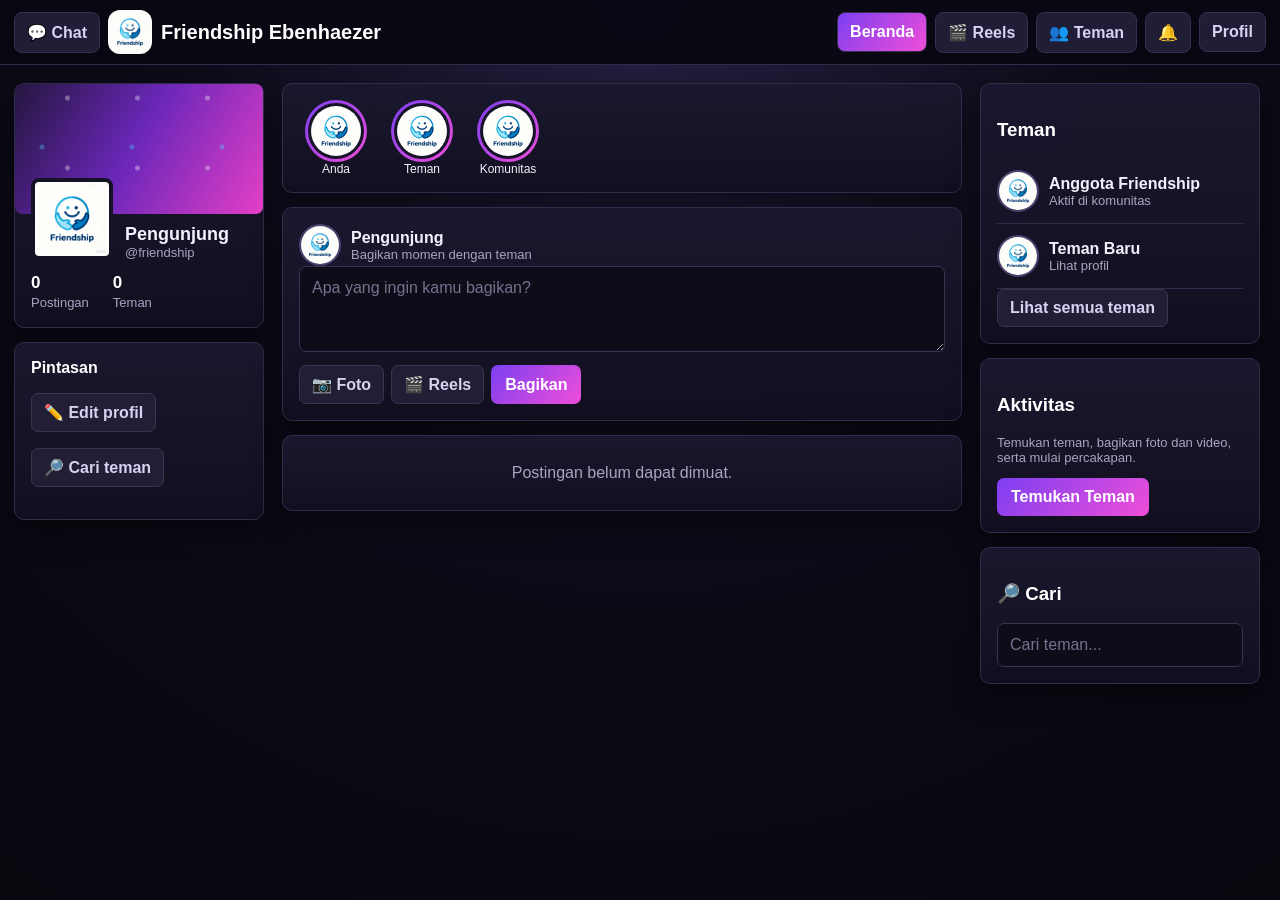
==== commit 9d6b5eac: "Add files via upload" ====
--- a/index.html
+++ b/index.html
@@ -3,25 +3,74 @@
 <head>
 <meta charset="utf-8"><meta name="viewport" content="width=device-width,initial-scale=1">
 <title>Friendship Ebenhaezer</title>
-<style>
-:root{--blue:#1264d9;--dark:#12305a;--bg:#f3f6fb;--line:#e5eaf2;--muted:#6d7788}
-*{box-sizing:border-box}body{margin:0;background:var(--bg);font-family:Arial,sans-serif;color:#182236}
-button,input,textarea{font:inherit}button{border:0;cursor:pointer}.top{position:sticky;top:0;z-index:30;background:#fff;border-bottom:1px solid var(--line)}
-.nav{max-width:1180px;margin:auto;padding:9px 14px;display:flex;align-items:center;gap:8px;overflow:auto}.logoBox{display:flex;align-items:center;gap:9px;margin-right:auto;min-width:190px}
-.logoBox img{width:48px;height:48px;object-fit:contain;border-radius:12px}.brand{font-size:20px;font-weight:800;color:var(--dark);white-space:nowrap}
-.navBtn{background:#f0f4fa;color:#284c7f;border-radius:12px;padding:10px 12px;font-weight:700;white-space:nowrap}.navBtn.active,.primary{background:var(--blue);color:#fff}
-.page{max-width:1180px;margin:18px auto;padding:0 14px}.layout{display:grid;grid-template-columns:245px minmax(0,680px) 245px;gap:16px}
-.card{background:#fff;border:1px solid var(--line);border-radius:18px;padding:16px;box-shadow:0 5px 18px #18304d0a;margin-bottom:14px}
-.cover{height:100px;border-radius:14px;background:linear-gradient(135deg,#1264d9,#39a5e8);margin:-16px -16px 14px}.avatar{width:68px;height:68px;border-radius:50%;background:#e7effd;border:4px solid #fff;object-fit:cover}.mini{width:42px;height:42px;border-radius:50%;object-fit:cover;background:#e8effc}
-.profileTop{margin-top:-42px;display:flex;gap:12px;align-items:end}.name{font-size:18px;font-weight:800}.muted{color:var(--muted);font-size:13px}.stats{display:flex;gap:20px;margin-top:13px}.stats b{display:block;font-size:17px}
-textarea,input{width:100%;border:1px solid #dbe2ec;border-radius:13px;padding:12px;outline:none;background:#fff}textarea{min-height:86px;resize:vertical}.actions{display:flex;gap:7px;flex-wrap:wrap;margin-top:9px}.action{background:#f0f4fa;color:#31547e;border-radius:11px;padding:9px 12px;font-weight:700}.primary{border-radius:11px;padding:10px 14px;font-weight:700}
-.postHead{display:flex;gap:10px;align-items:center}.postMedia{width:100%;max-height:560px;object-fit:cover;border-radius:14px;margin-top:11px}.postText{line-height:1.5;white-space:pre-wrap}
-.storyRow{display:flex;gap:12px;overflow:auto}.story{min-width:74px;text-align:center;font-size:12px}.story .ring{width:62px;height:62px;padding:3px;border-radius:50%;background:linear-gradient(135deg,#1264d9,#66c6f3);margin:auto}.story img{width:100%;height:100%;border-radius:50%;object-fit:cover;background:#fff;border:3px solid #fff}
-.section{display:none}.section.show{display:block}.hidden{display:none!important;pointer-events:none!important}.person{display:flex;align-items:center;gap:10px;padding:11px 0;border-bottom:1px solid #edf0f5}.empty{text-align:center;padding:28px;color:var(--muted)}
-.reel{background:#050505;border-radius:18px;overflow:hidden;position:relative;margin-bottom:15px}.reel video{display:block;width:100%;max-height:76vh;object-fit:contain;background:#000}.reelInfo{padding:13px;color:#fff}.reelBtns{position:absolute;right:10px;bottom:65px;display:grid;gap:8px}.reelBtns button{width:46px;height:46px;border-radius:50%;background:#fff;color:#18345c;font-weight:800}
-.modal{pointer-events:auto;position:fixed;inset:0;background:#0007;display:grid;place-items:center;z-index:60;padding:16px}.modalBox{background:#fff;border-radius:20px;padding:20px;width:min(520px,100%);max-height:90vh;overflow:auto}
-@media(max-width:980px){.layout{grid-template-columns:220px minmax(0,1fr)}.right{display:none}}@media(max-width:700px){.layout{grid-template-columns:1fr}.left{display:none}.page{margin-top:8px}.brand{display:none}.logoBox{min-width:auto}}
- .action.liked{background:#ffe4e8;color:#d91e45}.commentBox{display:flex;gap:7px;margin-top:10px}.commentBox input{margin:0}.commentItem{padding:8px 0;border-top:1px solid #edf0f5;font-size:14px}
+<style>:root{
+ --bg:#090812;--panel:#141326;--panel2:#1b1930;--line:#302c4b;
+ --text:#f4f1ff;--muted:#aaa4c4;--purple:#7b3ff2;--purple2:#b34dff;
+ --pink:#f04ed8;--cyan:#4bd8ff;
+}
+*{box-sizing:border-box}
+html{background:var(--bg)}
+body{margin:0;background:radial-gradient(circle at 50% 0%,#282044 0,#0d0b18 42%,#08070e 100%);font-family:Arial,sans-serif;color:var(--text);min-height:100vh}
+button,input,textarea{font:inherit}
+button{border:0;cursor:pointer}
+.top{position:sticky;top:0;z-index:30;background:rgba(9,8,18,.94);backdrop-filter:blur(12px);border-bottom:1px solid var(--line)}
+.nav{max-width:1280px;margin:auto;padding:10px 14px;display:flex;align-items:center;gap:8px;overflow:auto}
+.logoBox{display:flex;align-items:center;gap:9px;margin-right:auto;min-width:220px}
+.logoBox img{width:44px;height:44px;object-fit:contain;border-radius:12px}
+.brand{font-size:20px;font-weight:800;color:#fff;white-space:nowrap}
+.navBtn{background:#201d36;color:#d8d2f0;border:1px solid #353052;border-radius:8px;padding:10px 12px;font-weight:700;white-space:nowrap}
+.navBtn:hover{background:#2b2547}
+.navBtn.active,.primary{background:linear-gradient(135deg,var(--purple),var(--pink));color:#fff}
+.page{max-width:1280px;margin:18px auto;padding:0 14px}
+.layout{display:grid;grid-template-columns:250px minmax(0,680px) 280px;gap:18px}
+.card{background:linear-gradient(180deg,rgba(26,24,46,.98),rgba(17,15,31,.98));border:1px solid var(--line);border-radius:10px;padding:16px;box-shadow:0 10px 30px #0007;margin-bottom:14px}
+.cover{height:130px;border-radius:7px;background:linear-gradient(120deg,#24163f,#6b27b9 48%,#e43fc6);margin:-16px -16px 14px;position:relative;overflow:hidden}
+.cover:after{content:"";position:absolute;inset:0;background:radial-gradient(circle at 75% 20%,#fff5 0 2px,transparent 3px),radial-gradient(circle at 30% 70%,#4bd8ff55 0 2px,transparent 3px);background-size:70px 70px,90px 90px}
+.avatar{width:82px;height:82px;border-radius:8px;background:#25213e;border:4px solid var(--panel);object-fit:cover}
+.mini{width:42px;height:42px;border-radius:50%;object-fit:cover;background:#27223f;border:2px solid #4b416e}
+.profileTop{margin-top:-50px;display:flex;gap:12px;align-items:end;position:relative;z-index:1}
+.name{font-size:18px;font-weight:800}.muted{color:var(--muted);font-size:13px}
+.stats{display:flex;gap:24px;margin-top:13px}.stats b{display:block;font-size:17px}
+textarea,input{width:100%;border:1px solid #393452;border-radius:7px;padding:12px;outline:none;background:#0e0c19;color:#fff}
+textarea::placeholder,input::placeholder{color:#77718e}
+textarea:focus,input:focus{border-color:var(--purple);box-shadow:0 0 0 2px #7b3ff222}
+textarea{min-height:86px;resize:vertical}
+.actions{display:flex;gap:7px;flex-wrap:wrap;margin-top:9px}
+.action{background:#211e36;color:#d8d2f0;border:1px solid #393452;border-radius:7px;padding:9px 12px;font-weight:700}
+.primary{border-radius:7px;padding:10px 14px;font-weight:700}
+.postHead{display:flex;gap:10px;align-items:center}
+.postMedia{width:100%;max-height:560px;object-fit:cover;border-radius:8px;margin-top:11px}
+.postText{line-height:1.5;white-space:pre-wrap}
+.storyRow{display:flex;gap:12px;overflow:auto}
+.story{min-width:74px;text-align:center;font-size:12px}
+.story .ring{width:62px;height:62px;padding:3px;border-radius:50%;background:linear-gradient(135deg,var(--purple),var(--pink));margin:auto}
+.story img{width:100%;height:100%;border-radius:50%;object-fit:cover;background:#17142a;border:3px solid #17142a}
+.section{display:none}.section.show{display:block}
+.hidden{display:none!important;pointer-events:none!important}
+.person{display:flex;align-items:center;gap:10px;padding:11px 0;border-bottom:1px solid #302c4b}
+.empty{text-align:center;padding:28px;color:var(--muted)}
+.reel{background:#05040a;border:1px solid #302c4b;border-radius:10px;overflow:hidden;position:relative;margin-bottom:15px}
+.reel video{display:block;width:100%;max-height:76vh;object-fit:contain;background:#000}
+.reelInfo{padding:13px;color:#fff}.reelBtns{position:absolute;right:10px;bottom:65px;display:grid;gap:8px}
+.reelBtns button{width:46px;height:46px;border-radius:50%;background:#fff;color:#231c3a;font-weight:800}
+.modal{pointer-events:auto;position:fixed;inset:0;background:#000b;display:grid;place-items:center;z-index:60;padding:16px}
+.modalBox{background:#17142a;border:1px solid #3a3458;border-radius:10px;padding:20px;width:min(520px,100%);max-height:90vh;overflow:auto}
+.action.liked{background:#4a1837;color:#ff8ce9;border-color:#8d3d76}
+.commentBox{display:flex;gap:7px;margin-top:10px}.commentBox input{margin:0}
+.commentItem{padding:8px 0;border-top:1px solid #302c4b;font-size:14px}
+.chatMessages{height:380px;overflow:auto;padding:10px;background:#0d0b17;border-radius:8px;margin-top:12px;border:1px solid #302c4b}
+.chatBubble{max-width:78%;padding:10px 13px;border-radius:14px;margin:7px 0;word-break:break-word}
+.chatMine{margin-left:auto;background:linear-gradient(135deg,var(--purple),var(--pink));color:#fff;border-bottom-right-radius:5px}
+.chatOther{margin-right:auto;background:#25213d;color:#eee;border-bottom-left-radius:5px}
+.chatTime{font-size:10px;opacity:.7;margin-top:3px}
+.chatUser{display:flex;align-items:center;gap:10px;padding:12px 4px;border-top:1px solid #302c4b;cursor:pointer}
+.chatUser:hover{background:#211d37}.chatUser:first-child{border-top:0}
+.chatComposer{display:flex;gap:8px;margin-top:10px}.chatComposer input{margin:0;flex:1}
+.chatFloating{position:fixed;right:16px;bottom:18px;z-index:9999;background:linear-gradient(135deg,var(--purple),var(--pink));color:#fff;padding:12px 16px;border-radius:999px;font-weight:700;box-shadow:0 6px 20px #0007;cursor:pointer}
+.right .card h3,.left .card b{color:#fff}
+@media(max-width:980px){.layout{grid-template-columns:220px minmax(0,1fr)}.right{display:none}}
+@media(max-width:700px){.layout{grid-template-columns:1fr}.left{display:none}.page{margin-top:8px}.brand{display:none}.logoBox{min-width:auto}}
+.action.liked{background:#ffe4e8;color:#d91e45}.commentBox{display:flex;gap:7px;margin-top:10px}.commentBox input{margin:0}.commentItem{padding:8px 0;border-top:1px solid #edf0f5;font-size:14px}
 .chatMessages{height:380px;overflow:auto;padding:10px;background:#f7f9fc;border-radius:14px;margin-top:12px}
 .chatBubble{max-width:78%;padding:10px 13px;border-radius:16px;margin:7px 0;word-break:break-word}
 .chatMine{margin-left:auto;background:#1769e0;color:#fff;border-bottom-right-radius:5px}
@@ -47,14 +96,13 @@
 <button class="navBtn active" data-page="home" onclick="go('home')">Beranda</button>
 <button class="navBtn" data-page="reels" onclick="go('reels')">🎬 Reels</button>
 <button class="navBtn" data-page="friends" onclick="go('friends')">👥 Teman</button>
-<button class="navBtn" data-page="groups" onclick="go('groups')">👨‍👩‍👧 Grup</button>
 <button class="navBtn" data-page="notifications" onclick="go('notifications')">🔔</button>
 <button class="navBtn" data-page="profile" onclick="go('profile')">Profil</button>
 </nav></header>
 
 <main class="page"><div class="layout">
 <aside class="left"><div class="card"><div class="cover"></div><div class="profileTop"><img class="avatar" src="logo.png"><div><div id="sideName" class="name">Pengunjung</div><div id="sideUser" class="muted">@friendship</div></div></div><div class="stats"><div><b id="sidePostCount">0</b><span class="muted">Postingan</span></div><div><b>0</b><span class="muted">Teman</span></div></div></div>
-<div class="card"><b>Pintasan</b><p><button class="action" onclick="go('profile')">✏️ Edit profil</button></p><p><button class="action" onclick="go('friends')">🔎 Cari teman</button></p><p><button class="action" onclick="go('groups')">➕ Buat grup</button></p></div></aside>
+<div class="card"><b>Pintasan</b><p><button class="action" onclick="go('profile')">✏️ Edit profil</button></p><p><button class="action" onclick="go('friends')">🔎 Cari teman</button></p></div></aside>
 
 <section>
 <div id="home" class="section show">
@@ -67,8 +115,10 @@
 
 <div id="reels" class="section"><div class="card"><h2>🎬 Reels</h2><p class="muted">Pilih video pendek, lalu bagikan. Video akan disimpan online.</p><input id="reelInput" type="file" accept="video/mp4,video/webm,video/quicktime" onchange="previewReel(this)"><div id="reelPreview"></div><input id="reelCaption" placeholder="Tulis keterangan Reels (opsional)"><div class="actions"><button class="primary" id="publishReelBtn" onclick="publishReel()">Bagikan Reels</button></div><div id="uploadStatus" class="muted"></div></div><div id="reelsList"></div></div>
 
-<div id="friends" class="section"><div class="card"><h2>Temukan Teman</h2><input id="friendSearch" placeholder="Cari nama atau username..." oninput="searchFriends()"><div id="friendsList"></div></div></div>
-<div id="groups" class="section"><div class="card"><h2>👥 Buat Grup</h2><input id="groupName" placeholder="Nama grup"><textarea id="groupDesc" placeholder="Deskripsi grup"></textarea><div class="actions"><button class="primary" id="createGroupBtn" onclick="createGroup()">Buat Grup</button></div></div><div id="groupsList"></div></div>
+<div id="friends" class="section">
+<div class="card"><h2>👥 Temukan Teman</h2><p class="muted">Cari pengguna, kirim permintaan teman, atau langsung mulai chat.</p><input id="friendSearch" placeholder="Cari nama atau username..." oninput="searchFriends()"><div id="friendsList"></div></div>
+<div class="card"><h3>🤝 Permintaan Teman</h3><div id="friendRequests"><div class="muted">Memuat...</div></div></div>
+</div>
 
 <div id="chat" class="section">
   <div class="card">
@@ -91,7 +141,7 @@
 </div>
 <div id="notifications" class="section"><div class="card"><h2>🔔 Notifikasi</h2><div class="empty">Belum ada notifikasi.</div></div></div>
 <div id="profile" class="section"><div class="card"><div class="cover"></div><div class="profileTop"><img class="avatar" src="logo.png"><div><div id="profileName" class="name">Profil</div><div id="profileUser" class="muted">@friendship</div></div></div><p class="muted">Alamat email tidak ditampilkan pada profil.</p><div class="stats"><div><b id="profilePosts">0</b><span class="muted">Postingan</span></div><div><b>0</b><span class="muted">Teman</span></div></div><div class="actions"><button class="action" id="openEditBtn" onclick="openEdit()">✏️ Edit profil</button><button class="action" id="logoutBtn" onclick="logout()">Keluar</button></div></div><div class="card"><h3>Postingan Saya</h3><div id="profileFeed"></div></div></div>
-</section><aside class="right"><div class="card"><h3>🔎 Cari</h3><input placeholder="Cari teman..." onkeydown="if(event.key==='Enter'){go('friends');document.getElementById('friendSearch').value=this.value;searchFriends()}"></div><div class="card"><h3>Friendship Ebenhaezer</h3><p class="muted">Bagikan cerita, foto, video, dan Reels bersama komunitas.</p></div></aside>
+</section><aside class="right"><div class="card"><h3>Teman</h3><div class="person"><img class="mini" src="logo.png"><div><b>Anggota Friendship</b><div class="muted">Aktif di komunitas</div></div></div><div class="person"><img class="mini" src="logo.png"><div><b>Teman Baru</b><div class="muted">Lihat profil</div></div></div><button class="action" onclick="go('friends')">Lihat semua teman</button></div><div class="card"><h3>Aktivitas</h3><p class="muted">Temukan teman, bagikan foto dan video, serta mulai percakapan.</p><button class="primary" onclick="go('friends')">Temukan Teman</button></div><div class="card"><h3>🔎 Cari</h3><input placeholder="Cari teman..." onkeydown="if(event.key==='Enter'){go('friends');document.getElementById('friendSearch').value=this.value;searchFriends()}"></div></aside>
 </div></main>
 
 <div id="editModal" class="modal hidden"><div class="modalBox"><h2>Edit Profil</h2><input id="editName" placeholder="Nama lengkap"><input id="editUsername" placeholder="Username"><textarea id="editBio" placeholder="Bio"></textarea><div class="actions"><button class="primary" id="saveProfileBtn" onclick="saveProfile()">Simpan</button><button class="action" id="closeEditBtn" onclick="closeEdit()">Batal</button></div></div></div>
@@ -106,7 +156,7 @@
 const headers=()=>({apikey:KEY,Authorization:'Bearer '+auth()});
 async function api(path,opt={}){let r=await fetch(API+path,{...opt,headers:{...headers(),'Content-Type':'application/json',...(opt.headers||{})}});let t=await r.text();let d;try{d=JSON.parse(t)}catch(e){d=t}if(!r.ok)throw Error(d?.message||d?.msg||'Terjadi kesalahan');return d}
 function esc(s){return String(s??'').replace(/[&<>"']/g,m=>({'&':'&amp;','<':'&lt;','>':'&gt;','"':'&quot;',"'":'&#039;'}[m]))}
-function go(id){const target=document.getElementById(id);if(!target)return;document.querySelectorAll('.section').forEach(x=>x.classList.remove('show'));target.classList.add('show');document.querySelectorAll('.navBtn').forEach(b=>b.classList.toggle('active',b.dataset.page===id));if(id==='home')loadFeed();if(id==='reels')loadReels();if(id==='friends')searchFriends();if(id==='groups')loadGroups();if(id==='profile')loadProfileFeed();if(id==='chat')initChat()}
+function go(id){const target=document.getElementById(id);if(!target)return;document.querySelectorAll('.section').forEach(x=>x.classList.remove('show'));target.classList.add('show');document.querySelectorAll('.navBtn').forEach(b=>b.classList.toggle('active',b.dataset.page===id));if(id==='home')loadFeed();if(id==='reels')loadReels();if(id==='friends'){searchFriends();loadFriendRequests();}if(id==='profile')loadProfileFeed();if(id==='chat')initChat()}
 function previewPhoto(input){photoFile=input.files[0]||null;let b=document.getElementById('photoPreview');b.innerHTML='';if(photoFile){b.innerHTML='<img class="postMedia" src="'+URL.createObjectURL(photoFile)+'">'}}
 function previewReel(input){reelFile=input.files[0]||null;let b=document.getElementById('reelPreview');b.innerHTML='';if(reelFile){b.innerHTML='<video class="postMedia" controls muted src="'+URL.createObjectURL(reelFile)+'"></video>'}}
 function cleanName(n){return n.replace(/[^a-zA-Z0-9._-]/g,'_').slice(0,80)}
@@ -132,9 +182,50 @@
 async function loadFeed(){let el=document.getElementById('feed');el.innerHTML='<div class="card">Memuat...</div>';try{let rows=await api('/rest/v1/posts?select=*&order=created_at.desc&limit=40');let ps=await api('/rest/v1/profiles?select=id,username,full_name&limit=1000').catch(()=>[]);let map={};ps.forEach(x=>map[x.id]=x);el.innerHTML=rows.length?rows.map(p=>postCard(p,map[p.user_id]?.full_name||map[p.user_id]?.username||'Pengguna')).join(''):'<div class="card empty">Belum ada postingan.</div>';document.getElementById('sidePostCount').textContent=rows.length;document.getElementById('profilePosts').textContent=rows.length;rows.forEach(p=>loadPostStats(p.id))}catch(e){el.innerHTML='<div class="card empty">Postingan belum dapat dimuat.</div>'}}
 async function publishReel(){const u=user();if(!u){location.href='login.html';return}if(!reelFile){alert('Pilih video terlebih dahulu.');return}const st=document.getElementById('uploadStatus');st.textContent='Mengupload video...';try{let media=await uploadFile(reelFile,'video');await savePost(document.getElementById('reelCaption')?.value.trim()||'',media);st.textContent='Video berhasil diupload.';reelFile=null;document.getElementById('reelInput').value='';document.getElementById('reelPreview').innerHTML='';if(document.getElementById('reelCaption'))document.getElementById('reelCaption').value='';loadReels();alert('Reels berhasil dibagikan.')}catch(e){st.textContent='';alert('Reels belum bisa diupload. '+e.message)}}
 async function loadReels(){let el=document.getElementById('reelsList');el.innerHTML='<div class="card empty">Memuat Reels...</div>';try{let rows=await api('/rest/v1/posts?select=*&media_type=eq.video&order=created_at.desc&limit=30');if(!rows.length){el.innerHTML='<div class="card empty">Belum ada Reels.</div>';return}el.innerHTML=rows.map(p=>'<div class="reel"><video controls playsinline preload="metadata" src="'+esc(p.media_url)+'"></video><div class="reelInfo"><b>Friendship Ebenhaezer</b><div class="muted" style="color:#ddd">'+new Date(p.created_at).toLocaleString('id-ID')+'</div></div><div class="reelBtns"><button>❤️</button><button>💬</button><button>↗</button></div></div>').join('')}catch(e){el.innerHTML='<div class="card empty">Reels belum dapat dimuat.</div>'}}
-async function searchFriends(){let el=document.getElementById('friendsList');if(!el)return;el.innerHTML='<p class="muted">Mencari...</p>';let q=document.getElementById('friendSearch').value.trim();try{let path='/rest/v1/profiles?select=id,username,full_name&limit=40';if(q)path+='&or=(username.ilike.*'+encodeURIComponent(q)+'*,full_name.ilike.*'+encodeURIComponent(q)+'*)';let rows=await api(path);el.innerHTML=rows.map(x=>'<div class="person"><img class="mini" src="logo.png"><div style="flex:1"><b>'+esc(x.full_name||'Pengguna')+'</b><div class="muted">@'+esc(x.username||'friendship')+'</div></div><button class="action">Tambah</button></div>').join('')||'<div class="empty">Tidak ditemukan.</div>'}catch(e){el.innerHTML='<div class="empty">Pencarian belum dapat dilakukan.</div>'}}
-async function createGroup(){const u=user();if(!u){location.href='login.html';return}let n=document.getElementById('groupName').value.trim(),d=document.getElementById('groupDesc').value.trim();if(!n){alert('Masukkan nama grup.');return}try{await api('/rest/v1/groups',{method:'POST',body:JSON.stringify({name:n,description:d,created_by:u.id})});alert('Grup berhasil dibuat.');loadGroups()}catch(e){alert('Grup belum dapat dibuat. Pastikan tabel grup sudah tersedia. '+e.message)}}
-async function loadGroups(){let el=document.getElementById('groupsList');try{let rows=await api('/rest/v1/groups?select=*&order=created_at.desc');el.innerHTML=rows.map(g=>'<div class="card"><h3>'+esc(g.name)+'</h3><p class="muted">'+esc(g.description||'')+'</p></div>').join('')||'<div class="card empty">Belum ada grup.</div>'}catch(e){el.innerHTML='<div class="card empty">Belum ada grup.</div>'}}
+async function loadFriendRequests(){
+ const box=document.getElementById('friendRequests'); const u=user(); if(!box)return;
+ if(!u){box.innerHTML='<div class="muted">Silakan masuk untuk menggunakan fitur teman.</div>';return}
+ try{
+  const rows=await api('/rest/v1/friend_requests?select=id,requester_id,recipient_id,status,created_at&or=(requester_id.eq.'+encodeURIComponent(u.id)+',recipient_id.eq.'+encodeURIComponent(u.id)+')&order=created_at.desc&limit=100');
+  const ids=[...new Set((rows||[]).flatMap(r=>[r.requester_id,r.recipient_id]).filter(Boolean))].filter(id=>id!==u.id);
+  let names={};
+  if(ids.length){ const ps=await api('/rest/v1/profiles?select=id,username,full_name&id=in.('+ids.map(encodeURIComponent).join(',')+')'); (ps||[]).forEach(x=>names[x.id]=x); }
+  const incoming=(rows||[]).filter(r=>r.recipient_id===u.id&&r.status==='pending');
+  const outgoing=(rows||[]).filter(r=>r.requester_id===u.id&&r.status==='pending');
+  let html='';
+  incoming.forEach(r=>{const x=names[r.requester_id]||{};html+='<div class="person"><img class="mini" src="logo.png"><div style="flex:1"><b>'+esc(x.full_name||x.username||'Pengguna')+'</b><div class="muted">@'+esc(x.username||'friendship')+' ingin menjadi teman</div></div><button class="primary friendRespond" data-id="'+esc(r.id)+'" data-status="accepted">Terima</button><button class="action friendRespond" data-id="'+esc(r.id)+'" data-status="declined">Tolak</button></div>';});
+  outgoing.forEach(r=>{const x=names[r.recipient_id]||{};html+='<div class="person"><img class="mini" src="logo.png"><div style="flex:1"><b>'+esc(x.full_name||x.username||'Pengguna')+'</b><div class="muted">@'+esc(x.username||'friendship')+' • Permintaan terkirim</div></div><button class="action" disabled>Menunggu</button></div>';});
+  box.innerHTML=html||'<div class="muted">Belum ada permintaan teman.</div>';
+  box.querySelectorAll('.friendRespond').forEach(b=>b.addEventListener('click',()=>respondFriend(b.dataset.id,b.dataset.status)));
+ }catch(e){box.innerHTML='<div class="muted">Permintaan teman belum dapat dimuat. Jalankan FRIEND_REQUESTS_SQL.sql.</div>'}
+}
+async function getFriendMap(){
+ const u=user(); if(!u)return {};
+ try{const rows=await api('/rest/v1/friend_requests?select=id,requester_id,recipient_id,status&or=(requester_id.eq.'+encodeURIComponent(u.id)+',recipient_id.eq.'+encodeURIComponent(u.id)+')&limit=500');const map={};(rows||[]).forEach(r=>{const other=r.requester_id===u.id?r.recipient_id:r.requester_id;map[other]=r});return map}catch(e){return {}}
+}
+async function searchFriends(){
+ const el=document.getElementById('friendsList');if(!el)return;el.innerHTML='<p class="muted">Mencari...</p>';const q=document.getElementById('friendSearch').value.trim();const u=user();
+ if(!u){el.innerHTML='<div class="empty">Silakan masuk terlebih dahulu.</div>';return}
+ try{
+  let path='/rest/v1/profiles?select=id,username,full_name&limit=40';if(q)path+='&or=(username.ilike.*'+encodeURIComponent(q)+'*,full_name.ilike.*'+encodeURIComponent(q)+'*)';
+  const rows=(await api(path)).filter(x=>x.id!==u.id);const fmap=await getFriendMap();
+  el.innerHTML=rows.map(x=>{const r=fmap[x.id];let label='Tambah Teman';let disabled='';if(r?.status==='accepted'){label='✓ Teman';disabled='disabled'}else if(r?.status==='pending'&&r.requester_id===u.id){label='Menunggu';disabled='disabled'}else if(r?.status==='pending'&&r.recipient_id===u.id){label='Terima'}return '<div class="person"><img class="mini" src="logo.png"><div style="flex:1"><b>'+esc(x.full_name||'Pengguna')+'</b><div class="muted">@'+esc(x.username||'friendship')+'</div></div><button class="action friendBtn" '+disabled+' data-id="'+esc(x.id)+'" data-name="'+esc(x.full_name||x.username||'Pengguna')+'" data-status="'+esc(r?.status||'none')+'" data-direction="'+(r?.requester_id===u.id?'out':'in')+'">'+label+'</button><button class="primary chatFriendBtn" data-id="'+esc(x.id)+'" data-name="'+esc(x.full_name||x.username||'Pengguna')+'">💬 Chat</button></div>'}).join('')||'<div class="empty">Tidak ditemukan.</div>';
+  el.querySelectorAll('.friendBtn').forEach(b=>b.addEventListener('click',()=>friendAction(b.dataset.id,b.dataset.name,b.dataset.status,b.dataset.direction)));
+  el.querySelectorAll('.chatFriendBtn').forEach(b=>b.addEventListener('click',()=>{go('chat');openChat(b.dataset.id,b.dataset.name)}));
+  await loadFriendRequests();
+ }catch(e){el.innerHTML='<div class="empty">Pencarian belum dapat dilakukan.</div>'}
+}
+async function friendAction(id,name,status,direction){
+ if(status==='accepted'){alert(name+' sudah menjadi teman.');return}
+ if(status==='pending'&&direction==='in'){const fmap=await getFriendMap();const r=fmap[id];if(r)return respondFriend(r.id,'accepted')}
+ if(status==='pending'){alert('Permintaan teman sudah dikirim.');return}
+ return addFriend(id,name)
+}
+async function addFriend(id,name){
+ const u=user();if(!u){location.href='login.html';return}
+ try{await api('/rest/v1/friend_requests',{method:'POST',headers:{Prefer:'return=minimal'},body:JSON.stringify({requester_id:u.id,recipient_id:id,status:'pending'})});alert('Permintaan teman dikirim kepada '+name+'.');await searchFriends()}catch(e){alert('Permintaan teman belum dapat dikirim. '+e.message)}
+}
+async function respondFriend(id,status){try{await api('/rest/v1/friend_requests?id=eq.'+encodeURIComponent(id),{method:'PATCH',headers:{Prefer:'return=minimal'},body:JSON.stringify({status})});await searchFriends();await loadFriendRequests()}catch(e){alert('Permintaan teman belum dapat diperbarui. '+e.message)}}
 function openEdit(){let u=user();document.getElementById('editName').value=u?.user_metadata?.full_name||'';document.getElementById('editUsername').value=u?.user_metadata?.username||'';document.getElementById('editBio').value=u?.user_metadata?.bio||'';document.getElementById('editModal').classList.remove('hidden')}
 function closeEdit(){document.getElementById('editModal').classList.add('hidden')}
 async function saveProfile(){let u=user();if(!u)return;let d={full_name:document.getElementById('editName').value.trim(),username:document.getElementById('editUsername').value.trim(),bio:document.getElementById('editBio').value.trim()};try{await api('/auth/v1/user',{method:'PUT',body:JSON.stringify({data:d})});u.user_metadata={...(u.user_metadata||{}),...d};localStorage.setItem('friendship_user',JSON.stringify(u));applyUser();closeEdit();alert('Profil diperbarui.')}catch(e){alert('Profil belum dapat diperbarui. '+e.message)}}
@@ -183,7 +274,7 @@
  document.getElementById('chatSearch')?.classList.remove('hidden');
 }
 async function loadMessages(){
- const box=document.getElementById('chatMessages');const u=currentUser(),o=window.activeChatUserId;
+ const box=document.getElementById('chatMessages');const u=user(),o=window.activeChatUserId;
  if(!box||!u||!o)return;
  try{
   const a=await api('/rest/v1/messages?select=*&sender_id=eq.'+encodeURIComponent(u.id)+'&receiver_id=eq.'+encodeURIComponent(o)+'&order=created_at.asc');
@@ -194,7 +285,7 @@
  }catch(e){box.innerHTML='<div class="muted">Chat belum tersambung. Jalankan CHAT_RLS_FIX.sql.</div>'}
 }
 async function sendChatMessage(){
- const u=currentUser(),o=window.activeChatUserId,input=document.getElementById('chatInput');
+ const u=user(),o=window.activeChatUserId,input=document.getElementById('chatInput');
  const content=input?.value.trim();if(!u||!o||!content)return;
  try{await api('/rest/v1/messages',{method:'POST',headers:{Prefer:'return=minimal'},body:JSON.stringify({sender_id:u.id,receiver_id:o,content})});input.value='';await loadMessages()}
  catch(e){alert('Pesan belum dapat dikirim. Jalankan CHAT_RLS_FIX.sql.')}
@@ -205,9 +296,9 @@
 document.addEventListener('DOMContentLoaded',()=>{
   document.querySelectorAll('[data-page]').forEach(b=>b.addEventListener('click',e=>{const id=b.dataset.page;if(id)go(id)}));
   const map={
-    'publish-post':publishPost,'open-profile':()=>go('profile'),'open-friends':()=>go('friends'),'open-groups':()=>go('groups'),
+    'publish-post':publishPost,'open-profile':()=>go('profile'),'open-friends':()=>go('friends'),
     'open-reels':()=>go('reels'),'open-edit':openEdit,'logout':logout,'close-edit':closeEdit,'save-profile':saveProfile,
-    'create-group':createGroup,'publish-reel':publishReel,'send-chat':sendChatMessage,'close-chat':closeChat
+    'publish-reel':publishReel,'send-chat':sendChatMessage,'close-chat':closeChat
   };
   Object.entries(map).forEach(([id,fn])=>{const el=document.getElementById(id);if(el)el.addEventListener('click',fn)});
 });
@@ -216,6 +307,6 @@
 
 document.addEventListener('DOMContentLoaded',()=>{
  const bind=(sel,fn)=>document.querySelectorAll(sel).forEach(el=>el.addEventListener('click',fn));
- bind('#publishPostBtn',publishPost); bind('#createGroupBtn',createGroup); bind('#publishReelBtn',publishReel); bind('#openEditBtn',openEdit); bind('#logoutBtn',logout); bind('#saveProfileBtn',saveProfile); bind('#closeEditBtn',closeEdit); bind('#sendChatBtn',sendChatMessage); bind('#closeChatBtn',closeChat);
+ bind('#publishPostBtn',publishPost); bind('#publishReelBtn',publishReel); bind('#openEditBtn',openEdit); bind('#logoutBtn',logout); bind('#saveProfileBtn',saveProfile); bind('#closeEditBtn',closeEdit); bind('#sendChatBtn',sendChatMessage); bind('#closeChatBtn',closeChat);
 });
 </script></body></html>
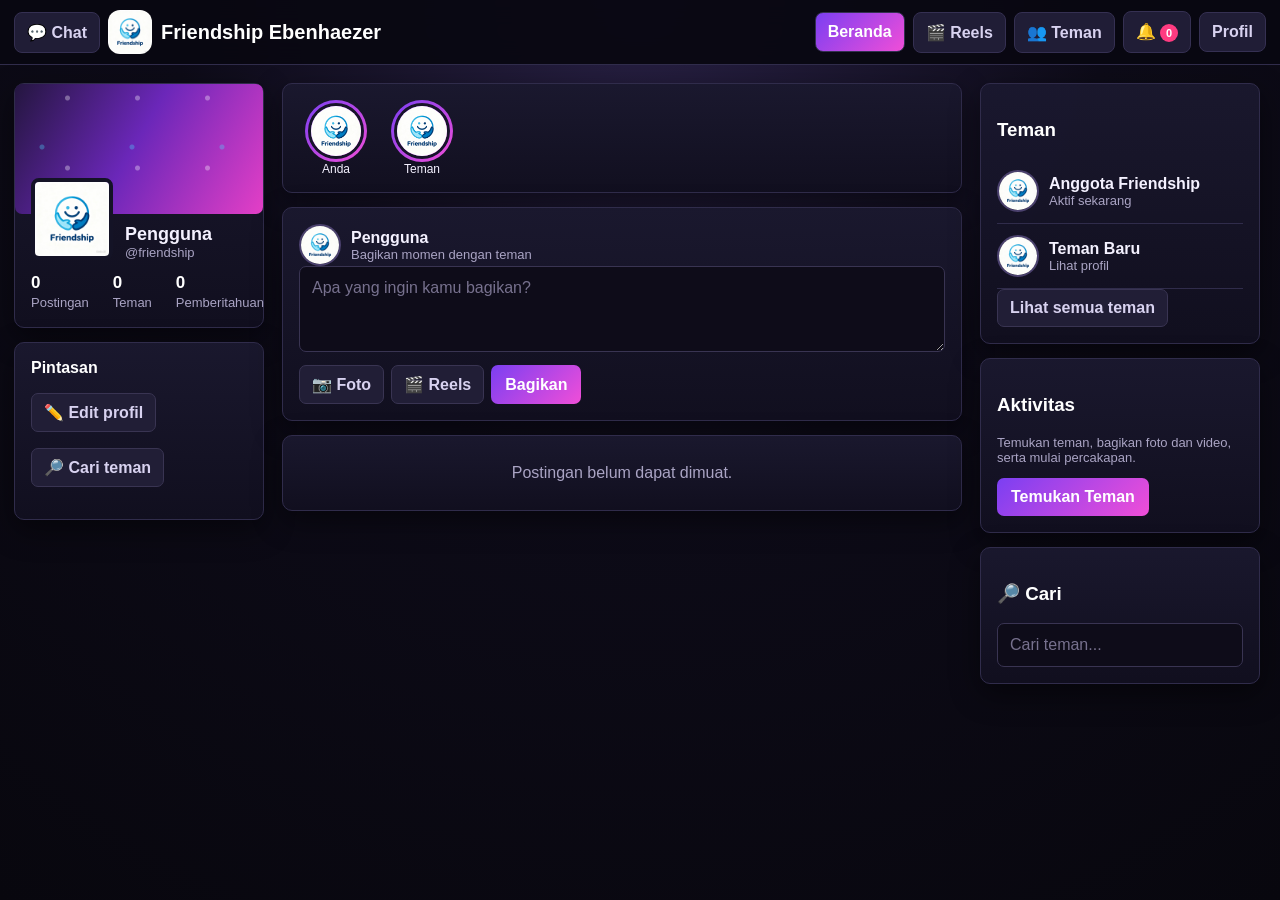
==== commit c34e2655: "Add files via upload" ====
--- a/index.html
+++ b/index.html
@@ -20,7 +20,7 @@
 .brand{font-size:20px;font-weight:800;color:#fff;white-space:nowrap}
 .navBtn{background:#201d36;color:#d8d2f0;border:1px solid #353052;border-radius:8px;padding:10px 12px;font-weight:700;white-space:nowrap}
 .navBtn:hover{background:#2b2547}
-.navBtn.active,.primary{background:linear-gradient(135deg,var(--purple),var(--pink));color:#fff}
+.navBtn.active,.primary{background:linear-gradient(135deg,var(--purple),var(--pink));color:#fff}.notifBadge{display:inline-flex;min-width:18px;height:18px;padding:0 5px;align-items:center;justify-content:center;border-radius:999px;background:#ff3b81;color:#fff;font-size:11px;font-weight:800}.notifBadge:empty{display:none}
 .page{max-width:1280px;margin:18px auto;padding:0 14px}
 .layout{display:grid;grid-template-columns:250px minmax(0,680px) 280px;gap:18px}
 .card{background:linear-gradient(180deg,rgba(26,24,46,.98),rgba(17,15,31,.98));border:1px solid var(--line);border-radius:10px;padding:16px;box-shadow:0 10px 30px #0007;margin-bottom:14px}
@@ -89,6 +89,12 @@
 .chatTime{font-size:10px;opacity:.7;margin-top:3px}
 .chatUser{display:flex;align-items:center;gap:10px;padding:12px 4px;border-top:1px solid #edf0f5;cursor:pointer}
 .chatComposer{display:flex;gap:8px;margin-top:10px}.chatComposer input{margin:0;flex:1}
+
+.profileAvatarInput,.bannerInput{display:none}
+.customizeBox{margin-top:12px;padding:12px;border:1px dashed #4b416e;border-radius:8px;background:#100e1d}
+.cover.customCover{background-size:cover;background-position:center}
+.profileTop .avatar{cursor:pointer}
+.smallBtn{padding:8px 10px;font-size:12px}
 </style></head>
 <body>
 <header class="top"><nav class="nav"><button class="navBtn" data-page="chat" data-chat-nav onclick="go('chat');initChat()">💬 Chat</button>
@@ -96,18 +102,18 @@
 <button class="navBtn active" data-page="home" onclick="go('home')">Beranda</button>
 <button class="navBtn" data-page="reels" onclick="go('reels')">🎬 Reels</button>
 <button class="navBtn" data-page="friends" onclick="go('friends')">👥 Teman</button>
-<button class="navBtn" data-page="notifications" onclick="go('notifications')">🔔</button>
+<button class="navBtn" data-page="notifications" onclick="go('notifications')">🔔 <span id="notifBadge" class="notifBadge">0</span></button>
 <button class="navBtn" data-page="profile" onclick="go('profile')">Profil</button>
 </nav></header>
 
 <main class="page"><div class="layout">
-<aside class="left"><div class="card"><div class="cover"></div><div class="profileTop"><img class="avatar" src="logo.png"><div><div id="sideName" class="name">Pengunjung</div><div id="sideUser" class="muted">@friendship</div></div></div><div class="stats"><div><b id="sidePostCount">0</b><span class="muted">Postingan</span></div><div><b>0</b><span class="muted">Teman</span></div></div></div>
+<aside class="left"><div class="card"><div class="cover" data-cover></div><div class="profileTop"><img class="avatar" id="sideAvatar" data-avatar src="logo.png" onclick="openEdit()"><div><div id="sideName" class="name">Pengguna</div><div id="sideUser" class="muted">@friendship</div></div></div><div class="stats"><div><b id="sidePostCount">0</b><span class="muted">Postingan</span></div><div><b id="sideFriendCount">0</b><span class="muted">Teman</span></div><div><b id="sideNotifCount">0</b><span class="muted">Pemberitahuan</span></div></div></div>
 <div class="card"><b>Pintasan</b><p><button class="action" onclick="go('profile')">✏️ Edit profil</button></p><p><button class="action" onclick="go('friends')">🔎 Cari teman</button></p></div></aside>
 
 <section>
 <div id="home" class="section show">
-<div class="card"><div class="storyRow"><div class="story"><div class="ring"><img src="logo.png"></div><div>Anda</div></div><div class="story"><div class="ring"><img src="logo.png"></div><div>Teman</div></div><div class="story"><div class="ring"><img src="logo.png"></div><div>Komunitas</div></div></div></div>
-<div class="card"><div class="postHead"><img class="mini" src="logo.png"><div><b id="composerName">Bagikan sesuatu</b><div class="muted">Bagikan momen dengan teman</div></div></div>
+<div class="card"><div class="storyRow"><div class="story"><div class="ring"><img src="logo.png"></div><div>Anda</div></div><div class="story"><div class="ring"><img src="logo.png"></div><div>Teman</div></div></div></div>
+<div class="card"><div class="postHead"><img class="mini" id="composerAvatar" data-avatar src="logo.png"><div><b id="composerName">Bagikan sesuatu</b><div class="muted">Bagikan momen dengan teman</div></div></div>
 <textarea id="postText" placeholder="Apa yang ingin kamu bagikan?"></textarea><div id="photoPreview"></div>
 <div class="actions"><button class="action" onclick="document.getElementById('photoInput').click()">📷 Foto</button><button class="action" onclick="go('reels')">🎬 Reels</button><button class="primary" id="publishPostBtn" onclick="publishPost()">Bagikan</button></div>
 <input id="photoInput" class="hidden" type="file" accept="image/jpeg,image/png,image/webp" onchange="previewPhoto(this)"></div>
@@ -139,12 +145,12 @@
     </div>
   </div>
 </div>
-<div id="notifications" class="section"><div class="card"><h2>🔔 Notifikasi</h2><div class="empty">Belum ada notifikasi.</div></div></div>
-<div id="profile" class="section"><div class="card"><div class="cover"></div><div class="profileTop"><img class="avatar" src="logo.png"><div><div id="profileName" class="name">Profil</div><div id="profileUser" class="muted">@friendship</div></div></div><p class="muted">Alamat email tidak ditampilkan pada profil.</p><div class="stats"><div><b id="profilePosts">0</b><span class="muted">Postingan</span></div><div><b>0</b><span class="muted">Teman</span></div></div><div class="actions"><button class="action" id="openEditBtn" onclick="openEdit()">✏️ Edit profil</button><button class="action" id="logoutBtn" onclick="logout()">Keluar</button></div></div><div class="card"><h3>Postingan Saya</h3><div id="profileFeed"></div></div></div>
-</section><aside class="right"><div class="card"><h3>Teman</h3><div class="person"><img class="mini" src="logo.png"><div><b>Anggota Friendship</b><div class="muted">Aktif di komunitas</div></div></div><div class="person"><img class="mini" src="logo.png"><div><b>Teman Baru</b><div class="muted">Lihat profil</div></div></div><button class="action" onclick="go('friends')">Lihat semua teman</button></div><div class="card"><h3>Aktivitas</h3><p class="muted">Temukan teman, bagikan foto dan video, serta mulai percakapan.</p><button class="primary" onclick="go('friends')">Temukan Teman</button></div><div class="card"><h3>🔎 Cari</h3><input placeholder="Cari teman..." onkeydown="if(event.key==='Enter'){go('friends');document.getElementById('friendSearch').value=this.value;searchFriends()}"></div></aside>
+<div id="notifications" class="section"><div class="card"><div class="actions" style="justify-content:space-between;align-items:center"><h2 style="margin:0">🔔 Notifikasi</h2><button class="action" onclick="markNotificationsRead()">Tandai sudah dibaca</button></div><div id="notificationList"><div class="empty">Memuat...</div></div></div></div>
+<div id="profile" class="section"><div class="card"><div class="cover" data-cover></div><div class="profileTop"><img class="avatar" id="profileAvatar" data-avatar src="logo.png" onclick="openEdit()"><div><div id="profileName" class="name">Profil</div><div id="profileUser" class="muted">@friendship</div></div></div><div class="stats"><div><b id="profilePosts">0</b><span class="muted">Postingan</span></div><div><b id="profileFriends">0</b><span class="muted">Teman</span></div><div><b id="profileNotifs">0</b><span class="muted">Pemberitahuan</span></div></div><div class="actions"><button class="action" id="openEditBtn" onclick="openEdit()">✏️ Edit profil</button><button class="action" id="logoutBtn" onclick="logout()">Keluar</button></div></div><div class="card"><h3>Postingan Saya</h3><div id="profileFeed"></div></div></div>
+</section><aside class="right"><div class="card"><h3>Teman</h3><div class="person"><img class="mini" src="logo.png"><div><b>Anggota Friendship</b><div class="muted">Aktif sekarang</div></div></div><div class="person"><img class="mini" src="logo.png"><div><b>Teman Baru</b><div class="muted">Lihat profil</div></div></div><button class="action" onclick="go('friends')">Lihat semua teman</button></div><div class="card"><h3>Aktivitas</h3><p class="muted">Temukan teman, bagikan foto dan video, serta mulai percakapan.</p><button class="primary" onclick="go('friends')">Temukan Teman</button></div><div class="card"><h3>🔎 Cari</h3><input placeholder="Cari teman..." onkeydown="if(event.key==='Enter'){go('friends');document.getElementById('friendSearch').value=this.value;searchFriends()}"></div></aside>
 </div></main>
 
-<div id="editModal" class="modal hidden"><div class="modalBox"><h2>Edit Profil</h2><input id="editName" placeholder="Nama lengkap"><input id="editUsername" placeholder="Username"><textarea id="editBio" placeholder="Bio"></textarea><div class="actions"><button class="primary" id="saveProfileBtn" onclick="saveProfile()">Simpan</button><button class="action" id="closeEditBtn" onclick="closeEdit()">Batal</button></div></div></div>
+<div id="editModal" class="modal hidden"><div class="modalBox"><h2>Edit Profil</h2><input id="editName" placeholder="Nama lengkap"><input id="editUsername" placeholder="Username"><textarea id="editBio" placeholder="Bio"></textarea><div class="customizeBox"><b>Foto profil</b><p class="muted">Foto ini akan tampil di samping nama Anda.</p><input id="profileAvatarInput" class="profileAvatarInput" type="file" accept="image/jpeg,image/png,image/webp" onchange="previewAvatar(this)"><button class="action smallBtn" type="button" onclick="document.getElementById('profileAvatarInput').click()">📷 Pilih foto profil</button><div id="avatarPreview" class="muted"></div></div><div class="customizeBox"><b>Banner profil</b><p class="muted">Pilih foto untuk banner di bagian atas profil.</p><input id="bannerInput" class="bannerInput" type="file" accept="image/jpeg,image/png,image/webp" onchange="previewBanner(this)"><button class="action smallBtn" type="button" onclick="document.getElementById('bannerInput').click()">🖼️ Pilih banner</button><div id="bannerPreview" class="muted"></div></div><div class="actions"><button class="primary" id="saveProfileBtn" onclick="saveProfile()">Simpan</button><button class="action" id="closeEditBtn" onclick="closeEdit()">Batal</button></div></div></div>
 
 <script>
 const API='https://bqqrrmboyczgojkqgkcf.supabase.co';
@@ -156,7 +162,7 @@
 const headers=()=>({apikey:KEY,Authorization:'Bearer '+auth()});
 async function api(path,opt={}){let r=await fetch(API+path,{...opt,headers:{...headers(),'Content-Type':'application/json',...(opt.headers||{})}});let t=await r.text();let d;try{d=JSON.parse(t)}catch(e){d=t}if(!r.ok)throw Error(d?.message||d?.msg||'Terjadi kesalahan');return d}
 function esc(s){return String(s??'').replace(/[&<>"']/g,m=>({'&':'&amp;','<':'&lt;','>':'&gt;','"':'&quot;',"'":'&#039;'}[m]))}
-function go(id){const target=document.getElementById(id);if(!target)return;document.querySelectorAll('.section').forEach(x=>x.classList.remove('show'));target.classList.add('show');document.querySelectorAll('.navBtn').forEach(b=>b.classList.toggle('active',b.dataset.page===id));if(id==='home')loadFeed();if(id==='reels')loadReels();if(id==='friends'){searchFriends();loadFriendRequests();}if(id==='profile')loadProfileFeed();if(id==='chat')initChat()}
+function go(id){const target=document.getElementById(id);if(!target)return;document.querySelectorAll('.section').forEach(x=>x.classList.remove('show'));target.classList.add('show');document.querySelectorAll('.navBtn').forEach(b=>b.classList.toggle('active',b.dataset.page===id));if(id==='home')loadFeed();if(id==='reels')loadReels();if(id==='friends'){searchFriends();loadFriendRequests();}if(id==='profile')loadProfileFeed();if(id==='notifications'){loadNotifications();markNotificationsRead()};if(id==='chat')initChat()}
 function previewPhoto(input){photoFile=input.files[0]||null;let b=document.getElementById('photoPreview');b.innerHTML='';if(photoFile){b.innerHTML='<img class="postMedia" src="'+URL.createObjectURL(photoFile)+'">'}}
 function previewReel(input){reelFile=input.files[0]||null;let b=document.getElementById('reelPreview');b.innerHTML='';if(reelFile){b.innerHTML='<video class="postMedia" controls muted src="'+URL.createObjectURL(reelFile)+'"></video>'}}
 function cleanName(n){return n.replace(/[^a-zA-Z0-9._-]/g,'_').slice(0,80)}
@@ -173,14 +179,14 @@
 async function savePost(content,media){
 const u=user();return api('/rest/v1/posts',{method:'POST',headers:{Prefer:'return=minimal'},body:JSON.stringify({user_id:u.id,content:content||'',media_url:media?.url||null,media_type:media?.type||null})})
 }
-async function publishPost(){
+let postingBusy=false;async function publishPost(){if(postingBusy)return;postingBusy=true;
 const u=user();if(!u){location.href='login.html';return}
 const text=document.getElementById('postText').value.trim();if(!text&&!photoFile){alert('Tulis sesuatu atau pilih foto.');return}
-try{let media=null;if(photoFile)media=await uploadFile(photoFile,'image');await savePost(text,media);document.getElementById('postText').value='';photoFile=null;document.getElementById('photoInput').value='';document.getElementById('photoPreview').innerHTML='';alert('Status berhasil dibagikan.');loadFeed()}catch(e){alert('Status belum bisa diupload. '+e.message)}}
+try{let media=null;if(photoFile)media=await uploadFile(photoFile,'image');await savePost(text,media);document.getElementById('postText').value='';photoFile=null;document.getElementById('photoInput').value='';document.getElementById('photoPreview').innerHTML='';alert('Status berhasil dibagikan.');loadFeed()}catch(e){alert('Status belum bisa diupload. '+e.message)}finally{postingBusy=false}}
 function mediaHtml(p){if(!p.media_url)return '';if(p.media_type==='image')return '<img class="postMedia" src="'+esc(p.media_url)+'" loading="lazy">';if(p.media_type==='video')return '<video class="postMedia" controls playsinline preload="metadata" src="'+esc(p.media_url)+'"></video>';return ''}
 function postCard(p,name){name=name||'Pengguna';return '<article class="card" data-post-id="'+esc(p.id)+'"><div class="postHead"><img class="mini" src="logo.png"><div><b>'+esc(name)+'</b><div class="muted">'+new Date(p.created_at).toLocaleString('id-ID')+'</div></div></div><p class="postText">'+esc(p.content||'')+'</p>'+mediaHtml(p)+'<div class="actions"><button class="action" onclick="toggleLike(\''+esc(p.id)+'\',this)">❤️ Suka <span class="likeCount">0</span></button><button class="action" onclick="toggleComments(\''+esc(p.id)+'\')">💬 Komentar <span class="commentCount">0</span></button><button class="action" onclick="sharePost(\''+esc(p.id)+'\')">↗️ Bagikan</button></div><div id="comments-'+esc(p.id)+'" class="comments hidden"></div></article>'}
-async function loadFeed(){let el=document.getElementById('feed');el.innerHTML='<div class="card">Memuat...</div>';try{let rows=await api('/rest/v1/posts?select=*&order=created_at.desc&limit=40');let ps=await api('/rest/v1/profiles?select=id,username,full_name&limit=1000').catch(()=>[]);let map={};ps.forEach(x=>map[x.id]=x);el.innerHTML=rows.length?rows.map(p=>postCard(p,map[p.user_id]?.full_name||map[p.user_id]?.username||'Pengguna')).join(''):'<div class="card empty">Belum ada postingan.</div>';document.getElementById('sidePostCount').textContent=rows.length;document.getElementById('profilePosts').textContent=rows.length;rows.forEach(p=>loadPostStats(p.id))}catch(e){el.innerHTML='<div class="card empty">Postingan belum dapat dimuat.</div>'}}
-async function publishReel(){const u=user();if(!u){location.href='login.html';return}if(!reelFile){alert('Pilih video terlebih dahulu.');return}const st=document.getElementById('uploadStatus');st.textContent='Mengupload video...';try{let media=await uploadFile(reelFile,'video');await savePost(document.getElementById('reelCaption')?.value.trim()||'',media);st.textContent='Video berhasil diupload.';reelFile=null;document.getElementById('reelInput').value='';document.getElementById('reelPreview').innerHTML='';if(document.getElementById('reelCaption'))document.getElementById('reelCaption').value='';loadReels();alert('Reels berhasil dibagikan.')}catch(e){st.textContent='';alert('Reels belum bisa diupload. '+e.message)}}
+async function loadFeed(){let el=document.getElementById('feed');el.innerHTML='<div class="card">Memuat...</div>';try{let rows=await api('/rest/v1/posts?select=*&order=created_at.desc&limit=40');let ps=await api('/rest/v1/profiles?select=id,username,full_name&limit=1000').catch(()=>[]);let map={};ps.forEach(x=>map[x.id]=x);el.innerHTML=rows.length?rows.map(p=>postCard(p,map[p.user_id]?.full_name||map[p.user_id]?.username||'Pengguna')).join(''):'<div class="card empty">Belum ada postingan.</div>';rows.forEach(p=>loadPostStats(p.id));loadMyStats()}catch(e){el.innerHTML='<div class="card empty">Postingan belum dapat dimuat.</div>'}}
+let reelBusy=false;async function publishReel(){if(reelBusy)return;reelBusy=true;const u=user();if(!u){location.href='login.html';return}if(!reelFile){alert('Pilih video terlebih dahulu.');return}const st=document.getElementById('uploadStatus');st.textContent='Mengupload video...';try{let media=await uploadFile(reelFile,'video');await savePost(document.getElementById('reelCaption')?.value.trim()||'',media);st.textContent='Video berhasil diupload.';reelFile=null;document.getElementById('reelInput').value='';document.getElementById('reelPreview').innerHTML='';if(document.getElementById('reelCaption'))document.getElementById('reelCaption').value='';loadReels();alert('Reels berhasil dibagikan.')}catch(e){st.textContent='';alert('Reels belum bisa diupload. '+e.message)}finally{reelBusy=false}}
 async function loadReels(){let el=document.getElementById('reelsList');el.innerHTML='<div class="card empty">Memuat Reels...</div>';try{let rows=await api('/rest/v1/posts?select=*&media_type=eq.video&order=created_at.desc&limit=30');if(!rows.length){el.innerHTML='<div class="card empty">Belum ada Reels.</div>';return}el.innerHTML=rows.map(p=>'<div class="reel"><video controls playsinline preload="metadata" src="'+esc(p.media_url)+'"></video><div class="reelInfo"><b>Friendship Ebenhaezer</b><div class="muted" style="color:#ddd">'+new Date(p.created_at).toLocaleString('id-ID')+'</div></div><div class="reelBtns"><button>❤️</button><button>💬</button><button>↗</button></div></div>').join('')}catch(e){el.innerHTML='<div class="card empty">Reels belum dapat dimuat.</div>'}}
 async function loadFriendRequests(){
  const box=document.getElementById('friendRequests'); const u=user(); if(!box)return;
@@ -223,13 +229,69 @@
 }
 async function addFriend(id,name){
  const u=user();if(!u){location.href='login.html';return}
- try{await api('/rest/v1/friend_requests',{method:'POST',headers:{Prefer:'return=minimal'},body:JSON.stringify({requester_id:u.id,recipient_id:id,status:'pending'})});alert('Permintaan teman dikirim kepada '+name+'.');await searchFriends()}catch(e){alert('Permintaan teman belum dapat dikirim. '+e.message)}
-}
-async function respondFriend(id,status){try{await api('/rest/v1/friend_requests?id=eq.'+encodeURIComponent(id),{method:'PATCH',headers:{Prefer:'return=minimal'},body:JSON.stringify({status})});await searchFriends();await loadFriendRequests()}catch(e){alert('Permintaan teman belum dapat diperbarui. '+e.message)}}
+ try{await api('/rest/v1/friend_requests',{method:'POST',headers:{Prefer:'return=minimal'},body:JSON.stringify({requester_id:u.id,recipient_id:id,status:'pending'})});alert('Permintaan teman dikirim kepada '+name+'.');await searchFriends();loadMyStats()}catch(e){alert('Permintaan teman belum dapat dikirim. '+e.message)}
+}
+async function respondFriend(id,status){try{await api('/rest/v1/friend_requests?id=eq.'+encodeURIComponent(id),{method:'PATCH',headers:{Prefer:'return=minimal'},body:JSON.stringify({status})});await searchFriends();await loadFriendRequests();loadMyStats()}catch(e){alert('Permintaan teman belum dapat diperbarui. '+e.message)}}
 function openEdit(){let u=user();document.getElementById('editName').value=u?.user_metadata?.full_name||'';document.getElementById('editUsername').value=u?.user_metadata?.username||'';document.getElementById('editBio').value=u?.user_metadata?.bio||'';document.getElementById('editModal').classList.remove('hidden')}
 function closeEdit(){document.getElementById('editModal').classList.add('hidden')}
-async function saveProfile(){let u=user();if(!u)return;let d={full_name:document.getElementById('editName').value.trim(),username:document.getElementById('editUsername').value.trim(),bio:document.getElementById('editBio').value.trim()};try{await api('/auth/v1/user',{method:'PUT',body:JSON.stringify({data:d})});u.user_metadata={...(u.user_metadata||{}),...d};localStorage.setItem('friendship_user',JSON.stringify(u));applyUser();closeEdit();alert('Profil diperbarui.')}catch(e){alert('Profil belum dapat diperbarui. '+e.message)}}
-function applyUser(){let u=user(),n=u?.user_metadata?.full_name||'Pengunjung',un=u?.user_metadata?.username||'friendship';document.getElementById('sideName').textContent=n;document.getElementById('sideUser').textContent='@'+un;document.getElementById('profileName').textContent=n;document.getElementById('profileUser').textContent='@'+un;document.getElementById('composerName').textContent=n}
+async function uploadProfileImage(file,type){
+ const u=user(); if(!u) throw Error('Silakan masuk terlebih dahulu.');
+ if(!file || !file.type.startsWith('image/')) throw Error('Pilih file gambar.');
+ if(file.size>8*1024*1024) throw Error('Ukuran gambar maksimal 8 MB.');
+ const ext=(file.name||'jpg').split('.').pop().toLowerCase().replace(/[^a-z0-9]/g,'')||'jpg';
+ const path=u.id+'/profile/'+type+'-'+Date.now()+'.'+ext;
+ const r=await fetch(API+'/storage/v1/object/'+BUCKET+'/'+path,{method:'POST',headers:{apikey:KEY,Authorization:'Bearer '+auth(),'x-upsert':'true','Content-Type':file.type},body:file});
+ if(!r.ok) throw Error('Foto belum dapat diupload. Jalankan MEDIA_SOCIAL_FIX.sql.');
+ return API+'/storage/v1/object/public/'+BUCKET+'/'+path.split('/').map(encodeURIComponent).join('/');
+}
+let avatarFile=null,bannerFile=null;
+function previewAvatar(input){avatarFile=input.files[0]||null;const el=document.getElementById('avatarPreview');if(el)el.textContent=avatarFile?'Foto siap diupload: '+avatarFile.name:''}
+function previewBanner(input){bannerFile=input.files[0]||null;const el=document.getElementById('bannerPreview');if(el)el.textContent=bannerFile?'Banner siap diupload: '+bannerFile.name:''}
+async function saveProfile(){
+ let u=user();if(!u)return;
+ try{
+  let d={full_name:document.getElementById('editName').value.trim(),username:document.getElementById('editUsername').value.trim(),bio:document.getElementById('editBio').value.trim()};
+  let profile={...d};
+  if(avatarFile) profile.avatar_url=await uploadProfileImage(avatarFile,'avatar');
+  if(bannerFile) profile.banner_url=await uploadProfileImage(bannerFile,'banner');
+  await api('/auth/v1/user',{method:'PUT',body:JSON.stringify({data:d})});
+  await api('/rest/v1/profiles?id=eq.'+encodeURIComponent(u.id),{method:'PATCH',headers:{Prefer:'return=minimal'},body:JSON.stringify(profile)});
+  u.user_metadata={...(u.user_metadata||{}),...d};localStorage.setItem('friendship_user',JSON.stringify(u));
+  avatarFile=null;bannerFile=null;document.getElementById('profileAvatarInput').value='';document.getElementById('bannerInput').value='';
+  await applyUser();closeEdit();alert('Profil diperbarui.');
+ }catch(e){alert('Profil belum dapat diperbarui. '+e.message)}
+}
+async function applyUser(){
+ let u=user(),n=u?.user_metadata?.full_name||u?.user_metadata?.username||'Pengguna',un=u?.user_metadata?.username||'friendship';
+ ['sideName','profileName','composerName'].forEach(id=>{const e=document.getElementById(id);if(e)e.textContent=n});
+ ['sideUser','profileUser'].forEach(id=>{const e=document.getElementById(id);if(e)e.textContent='@'+un});
+ if(!u)return;
+ try{
+  const rows=await api('/rest/v1/profiles?select=id,username,full_name,avatar_url,banner_url&id=eq.'+encodeURIComponent(u.id));
+  const p=rows?.[0]||{};
+  if(p.full_name){['sideName','profileName','composerName'].forEach(id=>{const e=document.getElementById(id);if(e)e.textContent=p.full_name})}
+  if(p.username){['sideUser','profileUser'].forEach(id=>{const e=document.getElementById(id);if(e)e.textContent='@'+p.username})}
+  document.querySelectorAll('[data-avatar]').forEach(e=>e.src=p.avatar_url||'logo.png');
+  document.querySelectorAll('[data-cover]').forEach(e=>{if(p.banner_url){e.classList.add('customCover');e.style.backgroundImage='url("'+p.banner_url.replace(/"/g,'%22')+'")'}else{e.classList.remove('customCover');e.style.backgroundImage=''}});
+ }catch(e){}
+}
+
+async function loadMyStats(){
+ const u=user();if(!u)return;
+ try{
+  const posts=await api('/rest/v1/posts?select=id&user_id=eq.'+encodeURIComponent(u.id)+'&limit=1000');
+  const accepted=await api('/rest/v1/friend_requests?select=id,requester_id,recipient_id,status&status=eq.accepted&limit=1000');
+  const friends=(accepted||[]).filter(r=>r.requester_id===u.id||r.recipient_id===u.id);
+  const unread=await api('/rest/v1/notifications?select=id&is_read=eq.false&user_id=eq.'+encodeURIComponent(u.id)+'&limit=1000');
+  const pc=posts.length,fc=friends.length,nc=unread.length;
+  ['sidePostCount','profilePosts'].forEach(id=>{const e=document.getElementById(id);if(e)e.textContent=pc});
+  ['sideFriendCount','profileFriends'].forEach(id=>{const e=document.getElementById(id);if(e)e.textContent=fc});
+  ['sideNotifCount','profileNotifs','notifBadge'].forEach(id=>{const e=document.getElementById(id);if(e)e.textContent=nc});
+ }catch(e){}
+}
+
+async function loadNotifications(){const u=user(),box=document.getElementById('notificationList');if(!box||!u)return;try{const rows=await api('/rest/v1/notifications?select=id,actor_id,type,content,related_id,is_read,created_at&user_id=eq.'+encodeURIComponent(u.id)+'&order=created_at.desc&limit=100');const ids=[...new Set(rows.map(x=>x.actor_id).filter(Boolean))];let names={};if(ids.length){const ps=await api('/rest/v1/profiles?select=id,username,full_name&id=in.('+ids.join(',')+')');(ps||[]).forEach(x=>names[x.id]=x)}box.innerHTML=rows.length?rows.map(n=>'<div class="person" style="background:'+(n.is_read?'transparent':'#241d3e')+'"><img class="mini" src="logo.png"><div style="flex:1"><b>'+esc(names[n.actor_id]?.full_name||names[n.actor_id]?.username||'Pengguna')+'</b> '+esc(n.content)+'<div class="muted">'+new Date(n.created_at).toLocaleString('id-ID')+'</div></div></div>').join(''):'<div class="empty">Belum ada pemberitahuan.</div>';loadMyStats()}catch(e){box.innerHTML='<div class="empty">Pemberitahuan belum dapat dimuat.</div>'}}
+async function markNotificationsRead(){const u=user();if(!u)return;try{await api('/rest/v1/notifications?user_id=eq.'+encodeURIComponent(u.id)+'&is_read=eq.false',{method:'PATCH',headers:{Prefer:'return=minimal'},body:JSON.stringify({is_read:true})});await loadNotifications()}catch(e){alert('Pemberitahuan belum dapat diperbarui. '+e.message)}}
 async function loadProfileFeed(){let u=user();if(!u)return;try{let rows=await api('/rest/v1/posts?select=*&user_id=eq.'+u.id+'&order=created_at.desc');let name=u?.user_metadata?.full_name||u?.user_metadata?.username||'Pengguna';let el=document.getElementById('profileFeed');el.innerHTML=rows.length?rows.map(p=>postCard(p,name)).join(''):'<div class="empty">Belum ada postingan.</div>';rows.forEach(p=>loadPostStats(p.id))}catch(e){}}
 async function loadPostStats(id){let card=document.querySelector('[data-post-id="'+CSS.escape(String(id))+'"]');if(!card)return;try{let likes=await api('/rest/v1/likes?select=id,user_id&post_id=eq.'+encodeURIComponent(id));let c=card.querySelector('.likeCount');if(c)c.textContent=likes.length;let u=user();if(u&&likes.some(x=>x.user_id===u.id))card.querySelector('.action').classList.add('liked')}catch(e){}try{let cs=await api('/rest/v1/comments?select=id&post_id=eq.'+encodeURIComponent(id));let c=card.querySelector('.commentCount');if(c)c.textContent=cs.length}catch(e){}}
 async function toggleLike(id,btn){let u=user();if(!u){location.href='login.html';return}try{let rows=await api('/rest/v1/likes?select=id&post_id=eq.'+encodeURIComponent(id)+'&user_id=eq.'+encodeURIComponent(u.id));if(rows.length){await api('/rest/v1/likes?id=eq.'+encodeURIComponent(rows[0].id),{method:'DELETE'});btn.classList.remove('liked')}else{await api('/rest/v1/likes',{method:'POST',body:JSON.stringify({post_id:id,user_id:u.id})});btn.classList.add('liked')}loadPostStats(id)}catch(e){alert('Suka belum dapat diproses. '+e.message)}}
@@ -282,27 +344,17 @@
   const rows=(a.concat(b)).sort((x,y)=>new Date(x.created_at)-new Date(y.created_at));
   box.innerHTML=rows.length?rows.map(m=>'<div class="chatBubble '+(m.sender_id===u.id?'chatMine':'chatOther')+'">'+esc(m.content||m.message||'')+'<div class="chatTime">'+new Date(m.created_at).toLocaleTimeString('id-ID',{hour:'2-digit',minute:'2-digit'})+'</div></div>').join(''):'<div class="muted" style="text-align:center;padding:30px">Belum ada pesan. Mulai percakapan.</div>';
   box.scrollTop=box.scrollHeight;
- }catch(e){box.innerHTML='<div class="muted">Chat belum tersambung. Jalankan CHAT_RLS_FIX.sql.</div>'}
-}
-async function sendChatMessage(){
+ }catch(e){box.innerHTML='<div class="muted">Chat belum tersambung. Jalankan CHAT_RLS_FIX.sql di Supabase.<br><small>'+esc(e.message)+'</small></div>'}
+}
+let chatSending=false;async function sendChatMessage(){if(chatSending)return;chatSending=true;
  const u=user(),o=window.activeChatUserId,input=document.getElementById('chatInput');
  const content=input?.value.trim();if(!u||!o||!content)return;
  try{await api('/rest/v1/messages',{method:'POST',headers:{Prefer:'return=minimal'},body:JSON.stringify({sender_id:u.id,receiver_id:o,content})});input.value='';await loadMessages()}
- catch(e){alert('Pesan belum dapat dikirim. Jalankan CHAT_RLS_FIX.sql.')}
+ catch(e){alert('Pesan belum dapat dikirim. Jalankan CHAT_RLS_FIX.sql di Supabase.\n\nDetail: '+e.message)}finally{chatSending=false}
 }
 
 function logout(){localStorage.clear();location.href='login.html'}
-// Tombol aman: semua navigasi dan aksi dipasang lagi setelah halaman siap.
-document.addEventListener('DOMContentLoaded',()=>{
-  document.querySelectorAll('[data-page]').forEach(b=>b.addEventListener('click',e=>{const id=b.dataset.page;if(id)go(id)}));
-  const map={
-    'publish-post':publishPost,'open-profile':()=>go('profile'),'open-friends':()=>go('friends'),
-    'open-reels':()=>go('reels'),'open-edit':openEdit,'logout':logout,'close-edit':closeEdit,'save-profile':saveProfile,
-    'publish-reel':publishReel,'send-chat':sendChatMessage,'close-chat':closeChat
-  };
-  Object.entries(map).forEach(([id,fn])=>{const el=document.getElementById(id);if(el)el.addEventListener('click',fn)});
-});
-applyUser();loadFeed();loadProfileFeed();
+applyUser();loadFeed();loadProfileFeed();loadMyStats();loadNotifications();setInterval(()=>{loadMyStats();if(document.getElementById('notifications')?.classList.contains('show'))loadNotifications();if(document.getElementById('chat')?.classList.contains('show')&&window.activeChatUserId)loadMessages()},5000);
 initChat();
 
 document.addEventListener('DOMContentLoaded',()=>{
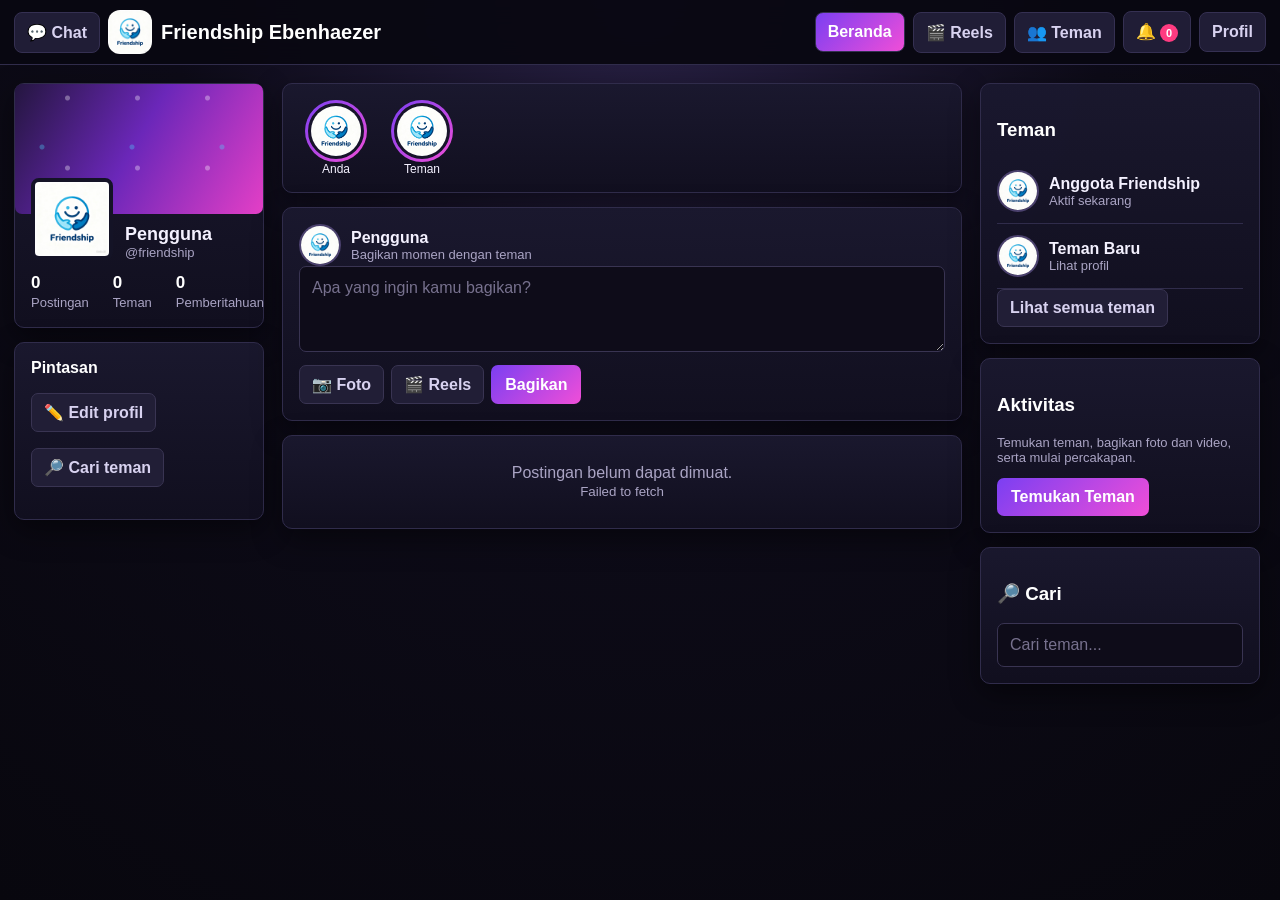
==== commit 2ff4a3fb: "Add files via upload" ====
--- a/index.html
+++ b/index.html
@@ -156,209 +156,89 @@
 const API='https://bqqrrmboyczgojkqgkcf.supabase.co';
 const KEY='sb_publishable_R8yoexRqOov7Y0OEwhsRLw_SfLj5N6g';
 const BUCKET='friendship-media';
-let photoFile=null,reelFile=null;
+let photoFile=null,reelFile=null,avatarFile=null,bannerFile=null;
+let postingBusy=false,reelBusy=false,chatSending=false;
+let activeChatUserId=null, chatUsers=[];
 const user=()=>{try{return JSON.parse(localStorage.getItem('friendship_user')||'null')}catch(e){return null}};
-const auth=()=>localStorage.getItem('friendship_access_token')||KEY;
+const accessToken=()=>localStorage.getItem('friendship_access_token')||'';
+const refreshToken=()=>localStorage.getItem('friendship_refresh_token')||'';
+const auth=()=>accessToken()||KEY;
 const headers=()=>({apikey:KEY,Authorization:'Bearer '+auth()});
-async function api(path,opt={}){let r=await fetch(API+path,{...opt,headers:{...headers(),'Content-Type':'application/json',...(opt.headers||{})}});let t=await r.text();let d;try{d=JSON.parse(t)}catch(e){d=t}if(!r.ok)throw Error(d?.message||d?.msg||'Terjadi kesalahan');return d}
 function esc(s){return String(s??'').replace(/[&<>"']/g,m=>({'&':'&amp;','<':'&lt;','>':'&gt;','"':'&quot;',"'":'&#039;'}[m]))}
-function go(id){const target=document.getElementById(id);if(!target)return;document.querySelectorAll('.section').forEach(x=>x.classList.remove('show'));target.classList.add('show');document.querySelectorAll('.navBtn').forEach(b=>b.classList.toggle('active',b.dataset.page===id));if(id==='home')loadFeed();if(id==='reels')loadReels();if(id==='friends'){searchFriends();loadFriendRequests();}if(id==='profile')loadProfileFeed();if(id==='notifications'){loadNotifications();markNotificationsRead()};if(id==='chat')initChat()}
-function previewPhoto(input){photoFile=input.files[0]||null;let b=document.getElementById('photoPreview');b.innerHTML='';if(photoFile){b.innerHTML='<img class="postMedia" src="'+URL.createObjectURL(photoFile)+'">'}}
-function previewReel(input){reelFile=input.files[0]||null;let b=document.getElementById('reelPreview');b.innerHTML='';if(reelFile){b.innerHTML='<video class="postMedia" controls muted src="'+URL.createObjectURL(reelFile)+'"></video>'}}
+async function refreshSession(){
+  const rt=refreshToken(); if(!rt) return false;
+  try{
+    const r=await fetch(API+'/auth/v1/token?grant_type=refresh_token',{method:'POST',headers:{apikey:KEY,'Content-Type':'application/json'},body:JSON.stringify({refresh_token:rt})});
+    const d=await r.json(); if(!r.ok||!d.access_token) return false;
+    localStorage.setItem('friendship_access_token',d.access_token);
+    if(d.refresh_token) localStorage.setItem('friendship_refresh_token',d.refresh_token);
+    if(d.user) localStorage.setItem('friendship_user',JSON.stringify(d.user));
+    return true;
+  }catch(e){return false}
+}
+async function api(path,opt={},retry=true){
+  const baseHeaders={...headers(),'Content-Type':'application/json',...(opt.headers||{})};
+  let r=await fetch(API+path,{...opt,headers:baseHeaders});
+  if(r.status===401 && retry && refreshToken()){
+    const ok=await refreshSession();
+    if(ok) return api(path,opt,false);
+  }
+  let t=await r.text(),d; try{d=JSON.parse(t)}catch(e){d=t}
+  if(!r.ok) throw Error(d?.message||d?.msg||d?.error_description||d?.error||('HTTP '+r.status));
+  return d;
+}
+async function uploadBinary(file,path){
+  let r=await fetch(API+'/storage/v1/object/'+BUCKET+'/'+path,{method:'POST',headers:{...headers(),'x-upsert':'true','Content-Type':file.type||'application/octet-stream'},body:file});
+  if(r.status===401 && refreshToken() && await refreshSession()){
+    r=await fetch(API+'/storage/v1/object/'+BUCKET+'/'+path,{method:'POST',headers:{...headers(),'x-upsert':'true','Content-Type':file.type||'application/octet-stream'},body:file});
+  }
+  if(!r.ok){let t=await r.text();let msg;try{msg=JSON.parse(t)}catch(e){msg={}};throw Error(msg.message||msg.error||'Upload gagal. Periksa penyimpanan media dan izinnya.');}
+  return API+'/storage/v1/object/public/'+BUCKET+'/'+path.split('/').map(encodeURIComponent).join('/');
+}
+function go(id){const target=document.getElementById(id);if(!target)return;document.querySelectorAll('.section').forEach(x=>x.classList.remove('show'));target.classList.add('show');document.querySelectorAll('.navBtn').forEach(b=>b.classList.toggle('active',b.dataset.page===id));if(id==='home')loadFeed();if(id==='reels')loadReels();if(id==='friends'){searchFriends();loadFriendRequests();}if(id==='profile'){applyUser();loadProfileFeed();}if(id==='notifications')loadNotifications();if(id==='chat')initChat()}
+function previewPhoto(input){photoFile=input.files[0]||null;let b=document.getElementById('photoPreview');if(!b)return;b.innerHTML='';if(photoFile)b.innerHTML='<img class="postMedia" src="'+URL.createObjectURL(photoFile)+'">'}
+function previewReel(input){reelFile=input.files[0]||null;let b=document.getElementById('reelPreview');if(!b)return;b.innerHTML='';if(reelFile)b.innerHTML='<video class="postMedia" controls muted src="'+URL.createObjectURL(reelFile)+'"></video>'}
 function cleanName(n){return n.replace(/[^a-zA-Z0-9._-]/g,'_').slice(0,80)}
-async function uploadFile(file,type){
-const u=user();if(!u)throw Error('Silakan masuk terlebih dahulu.');
-const max=file.type && file.type.startsWith('video/') ? 100*1024*1024 : 15*1024*1024;
-if(file.size>max)throw Error(file.type && file.type.startsWith('video/')?'Ukuran Reels maksimal 100 MB.':'Ukuran foto maksimal 15 MB.');
-const path=u.id+'/'+Date.now()+'-'+cleanName(file.name||('file.'+(type==='video'?'mp4':'jpg')));
-const r=await fetch(API+'/storage/v1/object/'+BUCKET+'/'+path,{method:'POST',headers:{apikey:KEY,Authorization:'Bearer '+auth(),'x-upsert':'true','Content-Type':file.type||'application/octet-stream'},body:file});
-if(!r.ok){let t=await r.text();throw Error('Upload gagal. Pastikan penyimpanan media sudah dibuat dan izin upload sudah dijalankan.');}
-const url=API+'/storage/v1/object/public/'+BUCKET+'/'+path.split('/').map(encodeURIComponent).join('/');
-return {url,type};
-}
-async function savePost(content,media){
-const u=user();return api('/rest/v1/posts',{method:'POST',headers:{Prefer:'return=minimal'},body:JSON.stringify({user_id:u.id,content:content||'',media_url:media?.url||null,media_type:media?.type||null})})
-}
-let postingBusy=false;async function publishPost(){if(postingBusy)return;postingBusy=true;
-const u=user();if(!u){location.href='login.html';return}
-const text=document.getElementById('postText').value.trim();if(!text&&!photoFile){alert('Tulis sesuatu atau pilih foto.');return}
-try{let media=null;if(photoFile)media=await uploadFile(photoFile,'image');await savePost(text,media);document.getElementById('postText').value='';photoFile=null;document.getElementById('photoInput').value='';document.getElementById('photoPreview').innerHTML='';alert('Status berhasil dibagikan.');loadFeed()}catch(e){alert('Status belum bisa diupload. '+e.message)}finally{postingBusy=false}}
+async function uploadFile(file,type){const u=user();if(!u)throw Error('Silakan masuk terlebih dahulu.');const max=type==='video'?100*1024*1024:15*1024*1024;if(file.size>max)throw Error(type==='video'?'Ukuran Reels maksimal 100 MB.':'Ukuran foto maksimal 15 MB.');const path=u.id+'/'+Date.now()+'-'+cleanName(file.name||('file.'+(type==='video'?'mp4':'jpg')));const url=await uploadBinary(file,path);return {url,type}}
+async function savePost(content,media){const u=user();if(!u)throw Error('Silakan masuk terlebih dahulu.');return api('/rest/v1/posts',{method:'POST',headers:{Prefer:'return=minimal'},body:JSON.stringify({user_id:u.id,content:content||'',media_url:media?.url||null,media_type:media?.type||null})})}
+async function publishPost(){if(postingBusy)return;const u=user();if(!u){location.href='login.html';return}const text=document.getElementById('postText').value.trim();if(!text&&!photoFile){alert('Tulis sesuatu atau pilih foto.');return}postingBusy=true;try{let media=null;if(photoFile)media=await uploadFile(photoFile,'image');await savePost(text,media);document.getElementById('postText').value='';photoFile=null;document.getElementById('photoInput').value='';document.getElementById('photoPreview').innerHTML='';await loadFeed();await loadMyStats();alert('Status berhasil dibagikan.')}catch(e){alert('Status belum bisa diupload. '+e.message)}finally{postingBusy=false}}
 function mediaHtml(p){if(!p.media_url)return '';if(p.media_type==='image')return '<img class="postMedia" src="'+esc(p.media_url)+'" loading="lazy">';if(p.media_type==='video')return '<video class="postMedia" controls playsinline preload="metadata" src="'+esc(p.media_url)+'"></video>';return ''}
-function postCard(p,name){name=name||'Pengguna';return '<article class="card" data-post-id="'+esc(p.id)+'"><div class="postHead"><img class="mini" src="logo.png"><div><b>'+esc(name)+'</b><div class="muted">'+new Date(p.created_at).toLocaleString('id-ID')+'</div></div></div><p class="postText">'+esc(p.content||'')+'</p>'+mediaHtml(p)+'<div class="actions"><button class="action" onclick="toggleLike(\''+esc(p.id)+'\',this)">❤️ Suka <span class="likeCount">0</span></button><button class="action" onclick="toggleComments(\''+esc(p.id)+'\')">💬 Komentar <span class="commentCount">0</span></button><button class="action" onclick="sharePost(\''+esc(p.id)+'\')">↗️ Bagikan</button></div><div id="comments-'+esc(p.id)+'" class="comments hidden"></div></article>'}
-async function loadFeed(){let el=document.getElementById('feed');el.innerHTML='<div class="card">Memuat...</div>';try{let rows=await api('/rest/v1/posts?select=*&order=created_at.desc&limit=40');let ps=await api('/rest/v1/profiles?select=id,username,full_name&limit=1000').catch(()=>[]);let map={};ps.forEach(x=>map[x.id]=x);el.innerHTML=rows.length?rows.map(p=>postCard(p,map[p.user_id]?.full_name||map[p.user_id]?.username||'Pengguna')).join(''):'<div class="card empty">Belum ada postingan.</div>';rows.forEach(p=>loadPostStats(p.id));loadMyStats()}catch(e){el.innerHTML='<div class="card empty">Postingan belum dapat dimuat.</div>'}}
-let reelBusy=false;async function publishReel(){if(reelBusy)return;reelBusy=true;const u=user();if(!u){location.href='login.html';return}if(!reelFile){alert('Pilih video terlebih dahulu.');return}const st=document.getElementById('uploadStatus');st.textContent='Mengupload video...';try{let media=await uploadFile(reelFile,'video');await savePost(document.getElementById('reelCaption')?.value.trim()||'',media);st.textContent='Video berhasil diupload.';reelFile=null;document.getElementById('reelInput').value='';document.getElementById('reelPreview').innerHTML='';if(document.getElementById('reelCaption'))document.getElementById('reelCaption').value='';loadReels();alert('Reels berhasil dibagikan.')}catch(e){st.textContent='';alert('Reels belum bisa diupload. '+e.message)}finally{reelBusy=false}}
-async function loadReels(){let el=document.getElementById('reelsList');el.innerHTML='<div class="card empty">Memuat Reels...</div>';try{let rows=await api('/rest/v1/posts?select=*&media_type=eq.video&order=created_at.desc&limit=30');if(!rows.length){el.innerHTML='<div class="card empty">Belum ada Reels.</div>';return}el.innerHTML=rows.map(p=>'<div class="reel"><video controls playsinline preload="metadata" src="'+esc(p.media_url)+'"></video><div class="reelInfo"><b>Friendship Ebenhaezer</b><div class="muted" style="color:#ddd">'+new Date(p.created_at).toLocaleString('id-ID')+'</div></div><div class="reelBtns"><button>❤️</button><button>💬</button><button>↗</button></div></div>').join('')}catch(e){el.innerHTML='<div class="card empty">Reels belum dapat dimuat.</div>'}}
-async function loadFriendRequests(){
- const box=document.getElementById('friendRequests'); const u=user(); if(!box)return;
- if(!u){box.innerHTML='<div class="muted">Silakan masuk untuk menggunakan fitur teman.</div>';return}
- try{
-  const rows=await api('/rest/v1/friend_requests?select=id,requester_id,recipient_id,status,created_at&or=(requester_id.eq.'+encodeURIComponent(u.id)+',recipient_id.eq.'+encodeURIComponent(u.id)+')&order=created_at.desc&limit=100');
-  const ids=[...new Set((rows||[]).flatMap(r=>[r.requester_id,r.recipient_id]).filter(Boolean))].filter(id=>id!==u.id);
-  let names={};
-  if(ids.length){ const ps=await api('/rest/v1/profiles?select=id,username,full_name&id=in.('+ids.map(encodeURIComponent).join(',')+')'); (ps||[]).forEach(x=>names[x.id]=x); }
-  const incoming=(rows||[]).filter(r=>r.recipient_id===u.id&&r.status==='pending');
-  const outgoing=(rows||[]).filter(r=>r.requester_id===u.id&&r.status==='pending');
-  let html='';
-  incoming.forEach(r=>{const x=names[r.requester_id]||{};html+='<div class="person"><img class="mini" src="logo.png"><div style="flex:1"><b>'+esc(x.full_name||x.username||'Pengguna')+'</b><div class="muted">@'+esc(x.username||'friendship')+' ingin menjadi teman</div></div><button class="primary friendRespond" data-id="'+esc(r.id)+'" data-status="accepted">Terima</button><button class="action friendRespond" data-id="'+esc(r.id)+'" data-status="declined">Tolak</button></div>';});
-  outgoing.forEach(r=>{const x=names[r.recipient_id]||{};html+='<div class="person"><img class="mini" src="logo.png"><div style="flex:1"><b>'+esc(x.full_name||x.username||'Pengguna')+'</b><div class="muted">@'+esc(x.username||'friendship')+' • Permintaan terkirim</div></div><button class="action" disabled>Menunggu</button></div>';});
-  box.innerHTML=html||'<div class="muted">Belum ada permintaan teman.</div>';
-  box.querySelectorAll('.friendRespond').forEach(b=>b.addEventListener('click',()=>respondFriend(b.dataset.id,b.dataset.status)));
- }catch(e){box.innerHTML='<div class="muted">Permintaan teman belum dapat dimuat. Jalankan FRIEND_REQUESTS_SQL.sql.</div>'}
-}
-async function getFriendMap(){
- const u=user(); if(!u)return {};
- try{const rows=await api('/rest/v1/friend_requests?select=id,requester_id,recipient_id,status&or=(requester_id.eq.'+encodeURIComponent(u.id)+',recipient_id.eq.'+encodeURIComponent(u.id)+')&limit=500');const map={};(rows||[]).forEach(r=>{const other=r.requester_id===u.id?r.recipient_id:r.requester_id;map[other]=r});return map}catch(e){return {}}
-}
-async function searchFriends(){
- const el=document.getElementById('friendsList');if(!el)return;el.innerHTML='<p class="muted">Mencari...</p>';const q=document.getElementById('friendSearch').value.trim();const u=user();
- if(!u){el.innerHTML='<div class="empty">Silakan masuk terlebih dahulu.</div>';return}
- try{
-  let path='/rest/v1/profiles?select=id,username,full_name&limit=40';if(q)path+='&or=(username.ilike.*'+encodeURIComponent(q)+'*,full_name.ilike.*'+encodeURIComponent(q)+'*)';
-  const rows=(await api(path)).filter(x=>x.id!==u.id);const fmap=await getFriendMap();
-  el.innerHTML=rows.map(x=>{const r=fmap[x.id];let label='Tambah Teman';let disabled='';if(r?.status==='accepted'){label='✓ Teman';disabled='disabled'}else if(r?.status==='pending'&&r.requester_id===u.id){label='Menunggu';disabled='disabled'}else if(r?.status==='pending'&&r.recipient_id===u.id){label='Terima'}return '<div class="person"><img class="mini" src="logo.png"><div style="flex:1"><b>'+esc(x.full_name||'Pengguna')+'</b><div class="muted">@'+esc(x.username||'friendship')+'</div></div><button class="action friendBtn" '+disabled+' data-id="'+esc(x.id)+'" data-name="'+esc(x.full_name||x.username||'Pengguna')+'" data-status="'+esc(r?.status||'none')+'" data-direction="'+(r?.requester_id===u.id?'out':'in')+'">'+label+'</button><button class="primary chatFriendBtn" data-id="'+esc(x.id)+'" data-name="'+esc(x.full_name||x.username||'Pengguna')+'">💬 Chat</button></div>'}).join('')||'<div class="empty">Tidak ditemukan.</div>';
-  el.querySelectorAll('.friendBtn').forEach(b=>b.addEventListener('click',()=>friendAction(b.dataset.id,b.dataset.name,b.dataset.status,b.dataset.direction)));
-  el.querySelectorAll('.chatFriendBtn').forEach(b=>b.addEventListener('click',()=>{go('chat');openChat(b.dataset.id,b.dataset.name)}));
-  await loadFriendRequests();
- }catch(e){el.innerHTML='<div class="empty">Pencarian belum dapat dilakukan.</div>'}
-}
-async function friendAction(id,name,status,direction){
- if(status==='accepted'){alert(name+' sudah menjadi teman.');return}
- if(status==='pending'&&direction==='in'){const fmap=await getFriendMap();const r=fmap[id];if(r)return respondFriend(r.id,'accepted')}
- if(status==='pending'){alert('Permintaan teman sudah dikirim.');return}
- return addFriend(id,name)
-}
-async function addFriend(id,name){
- const u=user();if(!u){location.href='login.html';return}
- try{await api('/rest/v1/friend_requests',{method:'POST',headers:{Prefer:'return=minimal'},body:JSON.stringify({requester_id:u.id,recipient_id:id,status:'pending'})});alert('Permintaan teman dikirim kepada '+name+'.');await searchFriends();loadMyStats()}catch(e){alert('Permintaan teman belum dapat dikirim. '+e.message)}
-}
-async function respondFriend(id,status){try{await api('/rest/v1/friend_requests?id=eq.'+encodeURIComponent(id),{method:'PATCH',headers:{Prefer:'return=minimal'},body:JSON.stringify({status})});await searchFriends();await loadFriendRequests();loadMyStats()}catch(e){alert('Permintaan teman belum dapat diperbarui. '+e.message)}}
-function openEdit(){let u=user();document.getElementById('editName').value=u?.user_metadata?.full_name||'';document.getElementById('editUsername').value=u?.user_metadata?.username||'';document.getElementById('editBio').value=u?.user_metadata?.bio||'';document.getElementById('editModal').classList.remove('hidden')}
+function postCard(p,name,avatar){name=name||'Pengguna';avatar=avatar||'logo.png';return '<article class="card" data-post-id="'+esc(p.id)+'"><div class="postHead"><img class="mini" src="'+esc(avatar)+'"><div><b>'+esc(name)+'</b><div class="muted">'+new Date(p.created_at).toLocaleString('id-ID')+'</div></div></div><p class="postText">'+esc(p.content||'')+'</p>'+mediaHtml(p)+'<div class="actions"><button class="action" onclick="toggleLike(\''+esc(p.id)+'\',this)">❤️ Suka <span class="likeCount">0</span></button><button class="action" onclick="toggleComments(\''+esc(p.id)+'\')">💬 Komentar <span class="commentCount">0</span></button><button class="action" onclick="sharePost(\''+esc(p.id)+'\')">↗️ Bagikan</button></div><div id="comments-'+esc(p.id)+'" class="comments hidden"></div></article>'}
+async function loadFeed(){let el=document.getElementById('feed');if(!el)return;el.innerHTML='<div class="card">Memuat...</div>';try{let rows=await api('/rest/v1/posts?select=*&order=created_at.desc&limit=40');let ps=await api('/rest/v1/profiles?select=id,username,full_name,avatar_url&limit=1000').catch(()=>[]);let map={};ps.forEach(x=>map[x.id]=x);el.innerHTML=rows.length?rows.map(p=>postCard(p,map[p.user_id]?.full_name||map[p.user_id]?.username||'Pengguna',map[p.user_id]?.avatar_url||'logo.png')).join(''):'<div class="card empty">Belum ada postingan.</div>';rows.forEach(p=>loadPostStats(p.id));loadMyStats()}catch(e){el.innerHTML='<div class="card empty">Postingan belum dapat dimuat.<br><small>'+esc(e.message)+'</small></div>'}}
+async function publishReel(){if(reelBusy)return;const u=user();if(!u){location.href='login.html';return}if(!reelFile){alert('Pilih video terlebih dahulu.');return}reelBusy=true;const st=document.getElementById('uploadStatus');if(st)st.textContent='Mengupload video...';try{let media=await uploadFile(reelFile,'video');await savePost(document.getElementById('reelCaption')?.value.trim()||'',media);reelFile=null;document.getElementById('reelInput').value='';document.getElementById('reelPreview').innerHTML='';if(document.getElementById('reelCaption'))document.getElementById('reelCaption').value='';if(st)st.textContent='Video berhasil diupload.';await loadReels();await loadMyStats();alert('Reels berhasil dibagikan.')}catch(e){if(st)st.textContent='';alert('Reels belum bisa diupload. '+e.message)}finally{reelBusy=false}}
+async function loadReels(){let el=document.getElementById('reelsList');if(!el)return;el.innerHTML='<div class="card empty">Memuat Reels...</div>';try{let rows=await api('/rest/v1/posts?select=*&media_type=eq.video&order=created_at.desc&limit=30');let ps=await api('/rest/v1/profiles?select=id,username,full_name,avatar_url&limit=1000').catch(()=>[]);let map={};ps.forEach(x=>map[x.id]=x);if(!rows.length){el.innerHTML='<div class="card empty">Belum ada Reels.</div>';return}el.innerHTML=rows.map(p=>'<article class="reel card" data-post-id="'+esc(p.id)+'"><video controls playsinline preload="metadata" src="'+esc(p.media_url)+'"></video><div class="reelInfo"><b>'+esc(map[p.user_id]?.full_name||map[p.user_id]?.username||'Pengguna')+'</b><div class="muted" style="color:#ddd">'+new Date(p.created_at).toLocaleString('id-ID')+'</div><div>'+esc(p.content||'')+'</div></div><div class="actions"><button class="action" onclick="toggleLike(\''+esc(p.id)+'\',this)">❤️ <span class="likeCount">0</span></button><button class="action" onclick="toggleComments(\''+esc(p.id)+'\')">💬 <span class="commentCount">0</span></button><button class="action" onclick="sharePost(\''+esc(p.id)+'\')">↗️</button></div><div id="comments-'+esc(p.id)+'" class="comments hidden"></div></article>').join('');rows.forEach(p=>loadPostStats(p.id))}catch(e){el.innerHTML='<div class="card empty">Reels belum dapat dimuat.<br><small>'+esc(e.message)+'</small></div>'}}
+async function loadFriendRequests(){const box=document.getElementById('friendRequests'),u=user();if(!box)return;if(!u){box.innerHTML='<div class="muted">Silakan masuk untuk menggunakan fitur teman.</div>';return}try{const rows=await api('/rest/v1/friend_requests?select=id,requester_id,recipient_id,status,created_at&or=(requester_id.eq.'+encodeURIComponent(u.id)+',recipient_id.eq.'+encodeURIComponent(u.id)+')&order=created_at.desc&limit=100');const ids=[...new Set((rows||[]).flatMap(r=>[r.requester_id,r.recipient_id]).filter(Boolean))].filter(id=>id!==u.id);let names={};if(ids.length){const ps=await api('/rest/v1/profiles?select=id,username,full_name,avatar_url&id=in.('+ids.join(',')+')');(ps||[]).forEach(x=>names[x.id]=x)}const incoming=(rows||[]).filter(r=>r.recipient_id===u.id&&r.status==='pending'),outgoing=(rows||[]).filter(r=>r.requester_id===u.id&&r.status==='pending');let html='';incoming.forEach(r=>{const x=names[r.requester_id]||{};html+='<div class="person"><img class="mini" src="'+esc(x.avatar_url||'logo.png')+'"><div style="flex:1"><b>'+esc(x.full_name||x.username||'Pengguna')+'</b><div class="muted">@'+esc(x.username||'friendship')+' ingin menjadi teman</div></div><button class="primary friendRespond" data-id="'+esc(r.id)+'" data-status="accepted">Terima</button><button class="action friendRespond" data-id="'+esc(r.id)+'" data-status="declined">Tolak</button></div>'});outgoing.forEach(r=>{const x=names[r.recipient_id]||{};html+='<div class="person"><img class="mini" src="'+esc(x.avatar_url||'logo.png')+'"><div style="flex:1"><b>'+esc(x.full_name||x.username||'Pengguna')+'</b><div class="muted">@'+esc(x.username||'friendship')+' • Permintaan terkirim</div></div><button class="action" disabled>Menunggu</button></div>'});box.innerHTML=html||'<div class="muted">Belum ada permintaan teman.</div>';box.querySelectorAll('.friendRespond').forEach(b=>b.addEventListener('click',()=>respondFriend(b.dataset.id,b.dataset.status)))}catch(e){box.innerHTML='<div class="muted">Permintaan teman belum dapat dimuat.<br><small>'+esc(e.message)+'</small></div>'}}
+async function getFriendMap(){const u=user();if(!u)return {};try{const rows=await api('/rest/v1/friend_requests?select=id,requester_id,recipient_id,status&or=(requester_id.eq.'+encodeURIComponent(u.id)+',recipient_id.eq.'+encodeURIComponent(u.id)+')&limit=500');const map={};(rows||[]).forEach(r=>{const other=r.requester_id===u.id?r.recipient_id:r.requester_id;map[other]=r});return map}catch(e){return {}}}
+async function searchFriends(){const el=document.getElementById('friendsList');if(!el)return;el.innerHTML='<p class="muted">Mencari...</p>';const q=document.getElementById('friendSearch').value.trim(),u=user();if(!u){el.innerHTML='<div class="empty">Silakan masuk terlebih dahulu.</div>';return}try{let path='/rest/v1/profiles?select=id,username,full_name,avatar_url&limit=40';if(q)path+='&or=(username.ilike.*'+encodeURIComponent(q)+'*,full_name.ilike.*'+encodeURIComponent(q)+'*)';const rows=(await api(path)).filter(x=>x.id!==u.id),fmap=await getFriendMap();el.innerHTML=rows.map(x=>{const r=fmap[x.id];let label='Tambah Teman',disabled='';if(r?.status==='accepted'){label='✓ Teman';disabled='disabled'}else if(r?.status==='pending'&&r.requester_id===u.id){label='Menunggu';disabled='disabled'}else if(r?.status==='pending'&&r.recipient_id===u.id){label='Terima'}return '<div class="person"><img class="mini" src="'+esc(x.avatar_url||'logo.png')+'"><div style="flex:1"><b>'+esc(x.full_name||'Pengguna')+'</b><div class="muted">@'+esc(x.username||'friendship')+'</div></div><button class="action friendBtn" '+disabled+' data-id="'+esc(x.id)+'" data-name="'+esc(x.full_name||x.username||'Pengguna')+'" data-status="'+esc(r?.status||'none')+'" data-direction="'+(r?.requester_id===u.id?'out':'in')+'">'+label+'</button><button class="primary chatFriendBtn" data-id="'+esc(x.id)+'" data-name="'+esc(x.full_name||x.username||'Pengguna')+'">💬 Chat</button></div>'}).join('')||'<div class="empty">Tidak ditemukan.</div>';el.querySelectorAll('.friendBtn').forEach(b=>b.addEventListener('click',()=>friendAction(b.dataset.id,b.dataset.name,b.dataset.status,b.dataset.direction)));el.querySelectorAll('.chatFriendBtn').forEach(b=>b.addEventListener('click',()=>{go('chat');openChat(b.dataset.id,b.dataset.name)}));await loadFriendRequests()}catch(e){el.innerHTML='<div class="empty">Pencarian belum dapat dilakukan.<br><small>'+esc(e.message)+'</small></div>'}}
+async function friendAction(id,name,status,direction){if(status==='accepted'){alert(name+' sudah menjadi teman.');return}if(status==='pending'&&direction==='in'){const fmap=await getFriendMap();const r=fmap[id];if(r)return respondFriend(r.id,'accepted')}if(status==='pending'){alert('Permintaan teman sudah dikirim.');return}return addFriend(id,name)}
+async function addFriend(id,name){const u=user();if(!u){location.href='login.html';return}try{await api('/rest/v1/friend_requests',{method:'POST',headers:{Prefer:'return=minimal'},body:JSON.stringify({requester_id:u.id,recipient_id:id,status:'pending'})});alert('Permintaan teman dikirim kepada '+name+'.');await searchFriends();await loadMyStats()}catch(e){alert('Permintaan teman belum dapat dikirim. '+e.message)}}
+async function respondFriend(id,status){try{await api('/rest/v1/friend_requests?id=eq.'+encodeURIComponent(id),{method:'PATCH',headers:{Prefer:'return=minimal'},body:JSON.stringify({status})});await searchFriends();await loadFriendRequests();await loadMyStats()}catch(e){alert('Permintaan teman belum dapat diperbarui. '+e.message)}}
+function openEdit(){const u=user();if(!u){location.href='login.html';return}document.getElementById('editName').value=u?.user_metadata?.full_name||'';document.getElementById('editUsername').value=u?.user_metadata?.username||'';document.getElementById('editBio').value=u?.user_metadata?.bio||'';document.getElementById('editModal').classList.remove('hidden')}
 function closeEdit(){document.getElementById('editModal').classList.add('hidden')}
-async function uploadProfileImage(file,type){
- const u=user(); if(!u) throw Error('Silakan masuk terlebih dahulu.');
- if(!file || !file.type.startsWith('image/')) throw Error('Pilih file gambar.');
- if(file.size>8*1024*1024) throw Error('Ukuran gambar maksimal 8 MB.');
- const ext=(file.name||'jpg').split('.').pop().toLowerCase().replace(/[^a-z0-9]/g,'')||'jpg';
- const path=u.id+'/profile/'+type+'-'+Date.now()+'.'+ext;
- const r=await fetch(API+'/storage/v1/object/'+BUCKET+'/'+path,{method:'POST',headers:{apikey:KEY,Authorization:'Bearer '+auth(),'x-upsert':'true','Content-Type':file.type},body:file});
- if(!r.ok) throw Error('Foto belum dapat diupload. Jalankan MEDIA_SOCIAL_FIX.sql.');
- return API+'/storage/v1/object/public/'+BUCKET+'/'+path.split('/').map(encodeURIComponent).join('/');
-}
-let avatarFile=null,bannerFile=null;
+async function uploadProfileImage(file,type){const u=user();if(!u)throw Error('Silakan masuk terlebih dahulu.');if(!file||!file.type.startsWith('image/'))throw Error('Pilih file gambar.');if(file.size>8*1024*1024)throw Error('Ukuran gambar maksimal 8 MB.');const ext=(file.name||'jpg').split('.').pop().toLowerCase().replace(/[^a-z0-9]/g,'')||'jpg';const path=u.id+'/profile/'+type+'-'+Date.now()+'.'+ext;return uploadBinary(file,path)}
 function previewAvatar(input){avatarFile=input.files[0]||null;const el=document.getElementById('avatarPreview');if(el)el.textContent=avatarFile?'Foto siap diupload: '+avatarFile.name:''}
 function previewBanner(input){bannerFile=input.files[0]||null;const el=document.getElementById('bannerPreview');if(el)el.textContent=bannerFile?'Banner siap diupload: '+bannerFile.name:''}
-async function saveProfile(){
- let u=user();if(!u)return;
- try{
-  let d={full_name:document.getElementById('editName').value.trim(),username:document.getElementById('editUsername').value.trim(),bio:document.getElementById('editBio').value.trim()};
-  let profile={...d};
-  if(avatarFile) profile.avatar_url=await uploadProfileImage(avatarFile,'avatar');
-  if(bannerFile) profile.banner_url=await uploadProfileImage(bannerFile,'banner');
-  await api('/auth/v1/user',{method:'PUT',body:JSON.stringify({data:d})});
-  await api('/rest/v1/profiles?id=eq.'+encodeURIComponent(u.id),{method:'PATCH',headers:{Prefer:'return=minimal'},body:JSON.stringify(profile)});
-  u.user_metadata={...(u.user_metadata||{}),...d};localStorage.setItem('friendship_user',JSON.stringify(u));
-  avatarFile=null;bannerFile=null;document.getElementById('profileAvatarInput').value='';document.getElementById('bannerInput').value='';
-  await applyUser();closeEdit();alert('Profil diperbarui.');
- }catch(e){alert('Profil belum dapat diperbarui. '+e.message)}
-}
-async function applyUser(){
- let u=user(),n=u?.user_metadata?.full_name||u?.user_metadata?.username||'Pengguna',un=u?.user_metadata?.username||'friendship';
- ['sideName','profileName','composerName'].forEach(id=>{const e=document.getElementById(id);if(e)e.textContent=n});
- ['sideUser','profileUser'].forEach(id=>{const e=document.getElementById(id);if(e)e.textContent='@'+un});
- if(!u)return;
- try{
-  const rows=await api('/rest/v1/profiles?select=id,username,full_name,avatar_url,banner_url&id=eq.'+encodeURIComponent(u.id));
-  const p=rows?.[0]||{};
-  if(p.full_name){['sideName','profileName','composerName'].forEach(id=>{const e=document.getElementById(id);if(e)e.textContent=p.full_name})}
-  if(p.username){['sideUser','profileUser'].forEach(id=>{const e=document.getElementById(id);if(e)e.textContent='@'+p.username})}
-  document.querySelectorAll('[data-avatar]').forEach(e=>e.src=p.avatar_url||'logo.png');
-  document.querySelectorAll('[data-cover]').forEach(e=>{if(p.banner_url){e.classList.add('customCover');e.style.backgroundImage='url("'+p.banner_url.replace(/"/g,'%22')+'")'}else{e.classList.remove('customCover');e.style.backgroundImage=''}});
- }catch(e){}
-}
-
-async function loadMyStats(){
- const u=user();if(!u)return;
- try{
-  const posts=await api('/rest/v1/posts?select=id&user_id=eq.'+encodeURIComponent(u.id)+'&limit=1000');
-  const accepted=await api('/rest/v1/friend_requests?select=id,requester_id,recipient_id,status&status=eq.accepted&limit=1000');
-  const friends=(accepted||[]).filter(r=>r.requester_id===u.id||r.recipient_id===u.id);
-  const unread=await api('/rest/v1/notifications?select=id&is_read=eq.false&user_id=eq.'+encodeURIComponent(u.id)+'&limit=1000');
-  const pc=posts.length,fc=friends.length,nc=unread.length;
-  ['sidePostCount','profilePosts'].forEach(id=>{const e=document.getElementById(id);if(e)e.textContent=pc});
-  ['sideFriendCount','profileFriends'].forEach(id=>{const e=document.getElementById(id);if(e)e.textContent=fc});
-  ['sideNotifCount','profileNotifs','notifBadge'].forEach(id=>{const e=document.getElementById(id);if(e)e.textContent=nc});
- }catch(e){}
-}
-
-async function loadNotifications(){const u=user(),box=document.getElementById('notificationList');if(!box||!u)return;try{const rows=await api('/rest/v1/notifications?select=id,actor_id,type,content,related_id,is_read,created_at&user_id=eq.'+encodeURIComponent(u.id)+'&order=created_at.desc&limit=100');const ids=[...new Set(rows.map(x=>x.actor_id).filter(Boolean))];let names={};if(ids.length){const ps=await api('/rest/v1/profiles?select=id,username,full_name&id=in.('+ids.join(',')+')');(ps||[]).forEach(x=>names[x.id]=x)}box.innerHTML=rows.length?rows.map(n=>'<div class="person" style="background:'+(n.is_read?'transparent':'#241d3e')+'"><img class="mini" src="logo.png"><div style="flex:1"><b>'+esc(names[n.actor_id]?.full_name||names[n.actor_id]?.username||'Pengguna')+'</b> '+esc(n.content)+'<div class="muted">'+new Date(n.created_at).toLocaleString('id-ID')+'</div></div></div>').join(''):'<div class="empty">Belum ada pemberitahuan.</div>';loadMyStats()}catch(e){box.innerHTML='<div class="empty">Pemberitahuan belum dapat dimuat.</div>'}}
+async function saveProfile(){const u=user();if(!u){location.href='login.html';return}const btn=document.getElementById('saveProfileBtn');if(btn)btn.disabled=true;try{const d={full_name:document.getElementById('editName').value.trim(),username:document.getElementById('editUsername').value.trim(),bio:document.getElementById('editBio').value.trim()};let profile={...d};if(avatarFile)profile.avatar_url=await uploadProfileImage(avatarFile,'avatar');if(bannerFile)profile.banner_url=await uploadProfileImage(bannerFile,'banner');await api('/auth/v1/user',{method:'PUT',body:JSON.stringify({data:d})});await api('/rest/v1/profiles?id=eq.'+encodeURIComponent(u.id),{method:'PATCH',headers:{Prefer:'return=minimal'},body:JSON.stringify(profile)});u.user_metadata={...(u.user_metadata||{}),...d};localStorage.setItem('friendship_user',JSON.stringify(u));avatarFile=null;bannerFile=null;document.getElementById('profileAvatarInput').value='';document.getElementById('bannerInput').value='';await applyUser();closeEdit();alert('Profil diperbarui.')}catch(e){alert('Profil belum dapat diperbarui. '+e.message)}finally{if(btn)btn.disabled=false}}
+async function applyUser(){const u=user(),n=u?.user_metadata?.full_name||u?.user_metadata?.username||'Pengguna',un=u?.user_metadata?.username||'friendship';['sideName','profileName','composerName'].forEach(id=>{const e=document.getElementById(id);if(e)e.textContent=n});['sideUser','profileUser'].forEach(id=>{const e=document.getElementById(id);if(e)e.textContent='@'+un});if(!u)return;try{const rows=await api('/rest/v1/profiles?select=id,username,full_name,bio,avatar_url,banner_url&id=eq.'+encodeURIComponent(u.id));const p=rows?.[0]||{};if(p.full_name){['sideName','profileName','composerName'].forEach(id=>{const e=document.getElementById(id);if(e)e.textContent=p.full_name})}if(p.username){['sideUser','profileUser'].forEach(id=>{const e=document.getElementById(id);if(e)e.textContent='@'+p.username})}document.querySelectorAll('[data-avatar]').forEach(e=>e.src=p.avatar_url||'logo.png');document.querySelectorAll('[data-cover]').forEach(e=>{if(p.banner_url){e.classList.add('customCover');e.style.backgroundImage='url("'+p.banner_url.replace(/"/g,'%22')+'")'}else{e.classList.remove('customCover');e.style.backgroundImage='' }})}catch(e){}}
+async function loadMyStats(){const u=user();if(!u)return;try{const posts=await api('/rest/v1/posts?select=id&user_id=eq.'+encodeURIComponent(u.id)+'&limit=1000');const accepted=await api('/rest/v1/friend_requests?select=id,requester_id,recipient_id,status&status=eq.accepted&limit=1000');const friends=(accepted||[]).filter(r=>r.requester_id===u.id||r.recipient_id===u.id);const unread=await api('/rest/v1/notifications?select=id&is_read=eq.false&user_id=eq.'+encodeURIComponent(u.id)+'&limit=1000');const pc=posts.length,fc=friends.length,nc=unread.length;['sidePostCount','profilePosts'].forEach(id=>{const e=document.getElementById(id);if(e)e.textContent=pc});['sideFriendCount','profileFriends'].forEach(id=>{const e=document.getElementById(id);if(e)e.textContent=fc});['sideNotifCount','profileNotifs','notifBadge'].forEach(id=>{const e=document.getElementById(id);if(e)e.textContent=nc})}catch(e){}}
+async function loadNotifications(){const u=user(),box=document.getElementById('notificationList');if(!box||!u)return;try{const rows=await api('/rest/v1/notifications?select=id,actor_id,type,content,related_id,is_read,created_at&user_id=eq.'+encodeURIComponent(u.id)+'&order=created_at.desc&limit=100');const ids=[...new Set(rows.map(x=>x.actor_id).filter(Boolean))],names={};if(ids.length){const ps=await api('/rest/v1/profiles?select=id,username,full_name,avatar_url&id=in.('+ids.join(',')+')');(ps||[]).forEach(x=>names[x.id]=x)}box.innerHTML=rows.length?rows.map(n=>'<div class="person" style="background:'+(n.is_read?'transparent':'#241d3e')+'"><img class="mini" src="'+esc(names[n.actor_id]?.avatar_url||'logo.png')+'"><div style="flex:1"><b>'+esc(names[n.actor_id]?.full_name||names[n.actor_id]?.username||'Pengguna')+'</b> '+esc(n.content)+'<div class="muted">'+new Date(n.created_at).toLocaleString('id-ID')+'</div></div></div>').join(''):'<div class="empty">Belum ada pemberitahuan.</div>';loadMyStats()}catch(e){box.innerHTML='<div class="empty">Pemberitahuan belum dapat dimuat.<br><small>'+esc(e.message)+'</small></div>'}}
 async function markNotificationsRead(){const u=user();if(!u)return;try{await api('/rest/v1/notifications?user_id=eq.'+encodeURIComponent(u.id)+'&is_read=eq.false',{method:'PATCH',headers:{Prefer:'return=minimal'},body:JSON.stringify({is_read:true})});await loadNotifications()}catch(e){alert('Pemberitahuan belum dapat diperbarui. '+e.message)}}
-async function loadProfileFeed(){let u=user();if(!u)return;try{let rows=await api('/rest/v1/posts?select=*&user_id=eq.'+u.id+'&order=created_at.desc');let name=u?.user_metadata?.full_name||u?.user_metadata?.username||'Pengguna';let el=document.getElementById('profileFeed');el.innerHTML=rows.length?rows.map(p=>postCard(p,name)).join(''):'<div class="empty">Belum ada postingan.</div>';rows.forEach(p=>loadPostStats(p.id))}catch(e){}}
-async function loadPostStats(id){let card=document.querySelector('[data-post-id="'+CSS.escape(String(id))+'"]');if(!card)return;try{let likes=await api('/rest/v1/likes?select=id,user_id&post_id=eq.'+encodeURIComponent(id));let c=card.querySelector('.likeCount');if(c)c.textContent=likes.length;let u=user();if(u&&likes.some(x=>x.user_id===u.id))card.querySelector('.action').classList.add('liked')}catch(e){}try{let cs=await api('/rest/v1/comments?select=id&post_id=eq.'+encodeURIComponent(id));let c=card.querySelector('.commentCount');if(c)c.textContent=cs.length}catch(e){}}
-async function toggleLike(id,btn){let u=user();if(!u){location.href='login.html';return}try{let rows=await api('/rest/v1/likes?select=id&post_id=eq.'+encodeURIComponent(id)+'&user_id=eq.'+encodeURIComponent(u.id));if(rows.length){await api('/rest/v1/likes?id=eq.'+encodeURIComponent(rows[0].id),{method:'DELETE'});btn.classList.remove('liked')}else{await api('/rest/v1/likes',{method:'POST',body:JSON.stringify({post_id:id,user_id:u.id})});btn.classList.add('liked')}loadPostStats(id)}catch(e){alert('Suka belum dapat diproses. '+e.message)}}
-async function toggleComments(id){let box=document.getElementById('comments-'+id);if(!box)return;if(!box.classList.contains('hidden')){box.classList.add('hidden');return}box.classList.remove('hidden');box.innerHTML='<div class="muted">Memuat komentar...</div>';try{let cs=await api('/rest/v1/comments?select=id,user_id,content,created_at&post_id=eq.'+encodeURIComponent(id)+'&order=created_at.asc');let ps=await api('/rest/v1/profiles?select=id,username,full_name&limit=1000').catch(()=>[]);let map={};ps.forEach(x=>map[x.id]=x);box.innerHTML=cs.map(c=>'<div class="commentItem"><b>'+esc(map[c.user_id]?.full_name||map[c.user_id]?.username||'Pengguna')+'</b> '+esc(c.content)+'</div>').join('')+'<div class="commentBox"><input id="comment-'+esc(id)+'" placeholder="Tulis komentar..."><button class="primary" onclick="addComment(\''+esc(id)+'\')">Kirim</button></div>'}catch(e){box.innerHTML='<div class="muted">Komentar belum dapat dimuat.</div>'}}
-async function addComment(id){let u=user();if(!u){location.href='login.html';return}let inp=document.getElementById('comment-'+id);let content=inp?.value.trim();if(!content)return;try{await api('/rest/v1/comments',{method:'POST',body:JSON.stringify({post_id:id,user_id:u.id,content})});document.getElementById('comments-'+id).classList.add('hidden');await toggleComments(id);loadPostStats(id)}catch(e){alert('Komentar belum dapat dikirim. '+e.message)}}
-async function sharePost(id){let url=location.origin+location.pathname+'?post='+encodeURIComponent(id);try{if(navigator.share){await navigator.share({title:'Friendship Ebenhaezer',text:'Lihat postingan ini',url:url})}else if(navigator.clipboard){await navigator.clipboard.writeText(url);alert('Tautan postingan sudah disalin.')}else{prompt('Salin tautan ini:',url)}}catch(e){}}
-
-
-async function initChat(){try{await loadChatUsers()}catch(e){}}
-
-
-async function loadChatUsers(){
- const box=document.getElementById('chatUsers'); if(!box)return;
- const u=user(); if(!u){box.innerHTML='<div class="muted">Silakan login untuk menggunakan Chat.</div>';return}
- try{
-  const rows=await api('/rest/v1/profiles?select=id,username,full_name&limit=500');
-  window.chatUsers=(rows||[]).filter(x=>x.id!==u.id); renderChatUsers(window.chatUsers);
- }catch(e){box.innerHTML='<div class="muted">Daftar pengguna belum dapat dimuat.</div>'}
-}
-function renderChatUsers(users){
- const box=document.getElementById('chatUsers');if(!box)return;
- if(!users.length){box.innerHTML='<div class="muted">Belum ada pengguna lain.</div>';return}
- box.innerHTML=users.map(x=>'<div class="chatUser" data-chat-id="'+esc(x.id)+'" data-chat-name="'+esc(x.full_name||x.username||'Pengguna')+'"><img class="mini" src="logo.png"><div><b>'+esc(x.full_name||x.username||'Pengguna')+'</b><div class="muted">@'+esc(x.username||'friendship')+'</div></div></div>').join('');
- box.querySelectorAll('.chatUser').forEach(el=>el.addEventListener('click',()=>openChat(el.dataset.chatId,el.dataset.chatName)));
-}
-function searchChatUsers(){
- const q=(document.getElementById('chatSearch')?.value||'').toLowerCase().trim();
- renderChatUsers((window.chatUsers||[]).filter(x=>(x.full_name||'').toLowerCase().includes(q)||(x.username||'').toLowerCase().includes(q)));
-}
-async function openChat(id,name){
- const u=user();if(!u){location.href='login.html';return}
- window.activeChatUserId=id;
- document.getElementById('chatUsers')?.classList.add('hidden');
- document.getElementById('chatSearch')?.classList.add('hidden');
- document.getElementById('chatWindow')?.classList.remove('hidden');
- document.getElementById('chatTitle').textContent=name;
- await loadMessages();
-}
-function closeChat(){
- document.getElementById('chatWindow')?.classList.add('hidden');
- document.getElementById('chatUsers')?.classList.remove('hidden');
- document.getElementById('chatSearch')?.classList.remove('hidden');
-}
-async function loadMessages(){
- const box=document.getElementById('chatMessages');const u=user(),o=window.activeChatUserId;
- if(!box||!u||!o)return;
- try{
-  const a=await api('/rest/v1/messages?select=*&sender_id=eq.'+encodeURIComponent(u.id)+'&receiver_id=eq.'+encodeURIComponent(o)+'&order=created_at.asc');
-  const b=await api('/rest/v1/messages?select=*&sender_id=eq.'+encodeURIComponent(o)+'&receiver_id=eq.'+encodeURIComponent(u.id)+'&order=created_at.asc');
-  const rows=(a.concat(b)).sort((x,y)=>new Date(x.created_at)-new Date(y.created_at));
-  box.innerHTML=rows.length?rows.map(m=>'<div class="chatBubble '+(m.sender_id===u.id?'chatMine':'chatOther')+'">'+esc(m.content||m.message||'')+'<div class="chatTime">'+new Date(m.created_at).toLocaleTimeString('id-ID',{hour:'2-digit',minute:'2-digit'})+'</div></div>').join(''):'<div class="muted" style="text-align:center;padding:30px">Belum ada pesan. Mulai percakapan.</div>';
-  box.scrollTop=box.scrollHeight;
- }catch(e){box.innerHTML='<div class="muted">Chat belum tersambung. Jalankan CHAT_RLS_FIX.sql di Supabase.<br><small>'+esc(e.message)+'</small></div>'}
-}
-let chatSending=false;async function sendChatMessage(){if(chatSending)return;chatSending=true;
- const u=user(),o=window.activeChatUserId,input=document.getElementById('chatInput');
- const content=input?.value.trim();if(!u||!o||!content)return;
- try{await api('/rest/v1/messages',{method:'POST',headers:{Prefer:'return=minimal'},body:JSON.stringify({sender_id:u.id,receiver_id:o,content})});input.value='';await loadMessages()}
- catch(e){alert('Pesan belum dapat dikirim. Jalankan CHAT_RLS_FIX.sql di Supabase.\n\nDetail: '+e.message)}finally{chatSending=false}
-}
-
-function logout(){localStorage.clear();location.href='login.html'}
-applyUser();loadFeed();loadProfileFeed();loadMyStats();loadNotifications();setInterval(()=>{loadMyStats();if(document.getElementById('notifications')?.classList.contains('show'))loadNotifications();if(document.getElementById('chat')?.classList.contains('show')&&window.activeChatUserId)loadMessages()},5000);
-initChat();
-
-document.addEventListener('DOMContentLoaded',()=>{
- const bind=(sel,fn)=>document.querySelectorAll(sel).forEach(el=>el.addEventListener('click',fn));
- bind('#publishPostBtn',publishPost); bind('#publishReelBtn',publishReel); bind('#openEditBtn',openEdit); bind('#logoutBtn',logout); bind('#saveProfileBtn',saveProfile); bind('#closeEditBtn',closeEdit); bind('#sendChatBtn',sendChatMessage); bind('#closeChatBtn',closeChat);
-});
+async function loadProfileFeed(){const u=user();if(!u)return;try{let rows=await api('/rest/v1/posts?select=*&user_id=eq.'+encodeURIComponent(u.id)+'&order=created_at.desc');let name=u?.user_metadata?.full_name||u?.user_metadata?.username||'Pengguna';let el=document.getElementById('profileFeed');el.innerHTML=rows.length?rows.map(p=>postCard(p,name)).join(''):'<div class="empty">Belum ada postingan.</div>';rows.forEach(p=>loadPostStats(p.id))}catch(e){}}
+async function loadPostStats(id){let card=document.querySelector('[data-post-id="'+CSS.escape(String(id))+'"]');if(!card)return;try{let likes=await api('/rest/v1/likes?select=id,user_id&post_id=eq.'+encodeURIComponent(id));let c=card.querySelector('.likeCount');if(c)c.textContent=likes.length;let u=user();if(u&&likes.some(x=>x.user_id===u.id)){let b=card.querySelector('.actions .action');if(b)b.classList.add('liked')}}catch(e){}try{let cs=await api('/rest/v1/comments?select=id&post_id=eq.'+encodeURIComponent(id));let c=card.querySelector('.commentCount');if(c)c.textContent=cs.length}catch(e){}}
+async function toggleLike(id,btn){const u=user();if(!u){location.href='login.html';return}btn.disabled=true;try{let rows=await api('/rest/v1/likes?select=id&post_id=eq.'+encodeURIComponent(id)+'&user_id=eq.'+encodeURIComponent(u.id));if(rows.length){await api('/rest/v1/likes?id=eq.'+encodeURIComponent(rows[0].id),{method:'DELETE'});btn.classList.remove('liked')}else{await api('/rest/v1/likes',{method:'POST',body:JSON.stringify({post_id:id,user_id:u.id})});btn.classList.add('liked')}await loadPostStats(id)}catch(e){alert('Suka belum dapat diproses. '+e.message)}finally{btn.disabled=false}}
+async function toggleComments(id){let box=document.getElementById('comments-'+id);if(!box)return;if(!box.classList.contains('hidden')){box.classList.add('hidden');return}box.classList.remove('hidden');box.innerHTML='<div class="muted">Memuat komentar...</div>';try{let cs=await api('/rest/v1/comments?select=id,user_id,content,created_at&post_id=eq.'+encodeURIComponent(id)+'&order=created_at.asc');let ps=await api('/rest/v1/profiles?select=id,username,full_name&limit=1000').catch(()=>[]);let map={};ps.forEach(x=>map[x.id]=x);box.innerHTML=cs.map(c=>'<div class="commentItem"><b>'+esc(map[c.user_id]?.full_name||map[c.user_id]?.username||'Pengguna')+'</b> '+esc(c.content)+'</div>').join('')+'<div class="commentBox"><input id="comment-'+esc(id)+'" placeholder="Tulis komentar..."><button class="primary" onclick="addComment(\''+esc(id)+'\')">Kirim</button></div>'}catch(e){box.innerHTML='<div class="muted">Komentar belum dapat dimuat.<br><small>'+esc(e.message)+'</small></div>'}}
+async function addComment(id){const u=user();if(!u){location.href='login.html';return}const inp=document.getElementById('comment-'+id),content=inp?.value.trim();if(!content)return;try{await api('/rest/v1/comments',{method:'POST',body:JSON.stringify({post_id:id,user_id:u.id,content})});await loadPostStats(id);await toggleComments(id)}catch(e){alert('Komentar belum dapat dikirim. '+e.message)}}
+async function sharePost(id){const url=location.origin+location.pathname+'?post='+encodeURIComponent(id);try{if(navigator.share){await navigator.share({title:'Friendship Ebenhaezer',text:'Lihat postingan ini',url})}else if(navigator.clipboard){await navigator.clipboard.writeText(url);alert('Tautan postingan sudah disalin.')}else{prompt('Salin tautan ini:',url)}}catch(e){}}
+async function initChat(){await loadChatUsers()}
+async function loadChatUsers(){const box=document.getElementById('chatUsers');if(!box)return;const u=user();if(!u){box.innerHTML='<div class="muted">Silakan login untuk menggunakan Chat.</div>';return}try{const rows=await api('/rest/v1/profiles?select=id,username,full_name,avatar_url&limit=500');chatUsers=(rows||[]).filter(x=>x.id!==u.id);renderChatUsers(chatUsers)}catch(e){box.innerHTML='<div class="muted">Daftar pengguna belum dapat dimuat.<br><small>'+esc(e.message)+'</small></div>'}}
+function renderChatUsers(users){const box=document.getElementById('chatUsers');if(!box)return;if(!users.length){box.innerHTML='<div class="muted">Belum ada pengguna lain.</div>';return}box.innerHTML=users.map(x=>'<div class="chatUser" data-chat-id="'+esc(x.id)+'" data-chat-name="'+esc(x.full_name||x.username||'Pengguna')+'"><img class="mini" src="'+esc(x.avatar_url||'logo.png')+'"><div><b>'+esc(x.full_name||x.username||'Pengguna')+'</b><div class="muted">@'+esc(x.username||'friendship')+'</div></div></div>').join('');box.querySelectorAll('.chatUser').forEach(el=>el.addEventListener('click',()=>openChat(el.dataset.chatId,el.dataset.chatName)))}
+function searchChatUsers(){const q=(document.getElementById('chatSearch')?.value||'').toLowerCase().trim();renderChatUsers(chatUsers.filter(x=>(x.full_name||'').toLowerCase().includes(q)||(x.username||'').toLowerCase().includes(q)))}
+async function openChat(id,name){const u=user();if(!u){location.href='login.html';return}activeChatUserId=id;document.getElementById('chatUsers')?.classList.add('hidden');document.getElementById('chatSearch')?.classList.add('hidden');document.getElementById('chatWindow')?.classList.remove('hidden');document.getElementById('chatTitle').textContent=name;await loadMessages()}
+function closeChat(){activeChatUserId=null;document.getElementById('chatWindow')?.classList.add('hidden');document.getElementById('chatUsers')?.classList.remove('hidden');document.getElementById('chatSearch')?.classList.remove('hidden')}
+async function loadMessages(){const box=document.getElementById('chatMessages'),u=user(),o=activeChatUserId;if(!box||!u||!o)return;try{const a=await api('/rest/v1/messages?select=*&sender_id=eq.'+encodeURIComponent(u.id)+'&receiver_id=eq.'+encodeURIComponent(o)+'&order=created_at.asc'),b=await api('/rest/v1/messages?select=*&sender_id=eq.'+encodeURIComponent(o)+'&receiver_id=eq.'+encodeURIComponent(u.id)+'&order=created_at.asc'),rows=a.concat(b).sort((x,y)=>new Date(x.created_at)-new Date(y.created_at));box.innerHTML=rows.length?rows.map(m=>'<div class="chatBubble '+(m.sender_id===u.id?'chatMine':'chatOther')+'">'+esc(m.content||m.message||'')+'<div class="chatTime">'+new Date(m.created_at).toLocaleTimeString('id-ID',{hour:'2-digit',minute:'2-digit'})+'</div></div>').join(''):'<div class="muted" style="text-align:center;padding:30px">Belum ada pesan. Mulai percakapan.</div>';box.scrollTop=box.scrollHeight}catch(e){box.innerHTML='<div class="muted">Chat belum tersambung.<br><small>'+esc(e.message)+'</small></div>'}}
+async function sendChatMessage(){if(chatSending)return;const u=user(),o=activeChatUserId,input=document.getElementById('chatInput'),content=input?.value.trim();if(!u){location.href='login.html';return}if(!o||!content)return;chatSending=true;const btn=document.getElementById('sendChatBtn');if(btn)btn.disabled=true;try{await api('/rest/v1/messages',{method:'POST',headers:{Prefer:'return=minimal'},body:JSON.stringify({sender_id:u.id,receiver_id:o,content})});input.value='';await loadMessages();}catch(e){alert('Pesan belum dapat dikirim. '+e.message)}finally{chatSending=false;if(btn)btn.disabled=false}}
+function logout(){localStorage.removeItem('friendship_access_token');localStorage.removeItem('friendship_refresh_token');localStorage.removeItem('friendship_user');location.href='login.html'}
+async function boot(){if(refreshToken() && !accessToken()) await refreshSession();await applyUser();await loadFeed();await loadProfileFeed();await loadMyStats();await loadNotifications();await initChat();}
+boot();
+setInterval(async()=>{if(refreshToken()) await refreshSession();await loadMyStats();if(document.getElementById('notifications')?.classList.contains('show'))await loadNotifications();if(document.getElementById('chat')?.classList.contains('show')&&activeChatUserId)await loadMessages()},5000);
 </script></body></html>
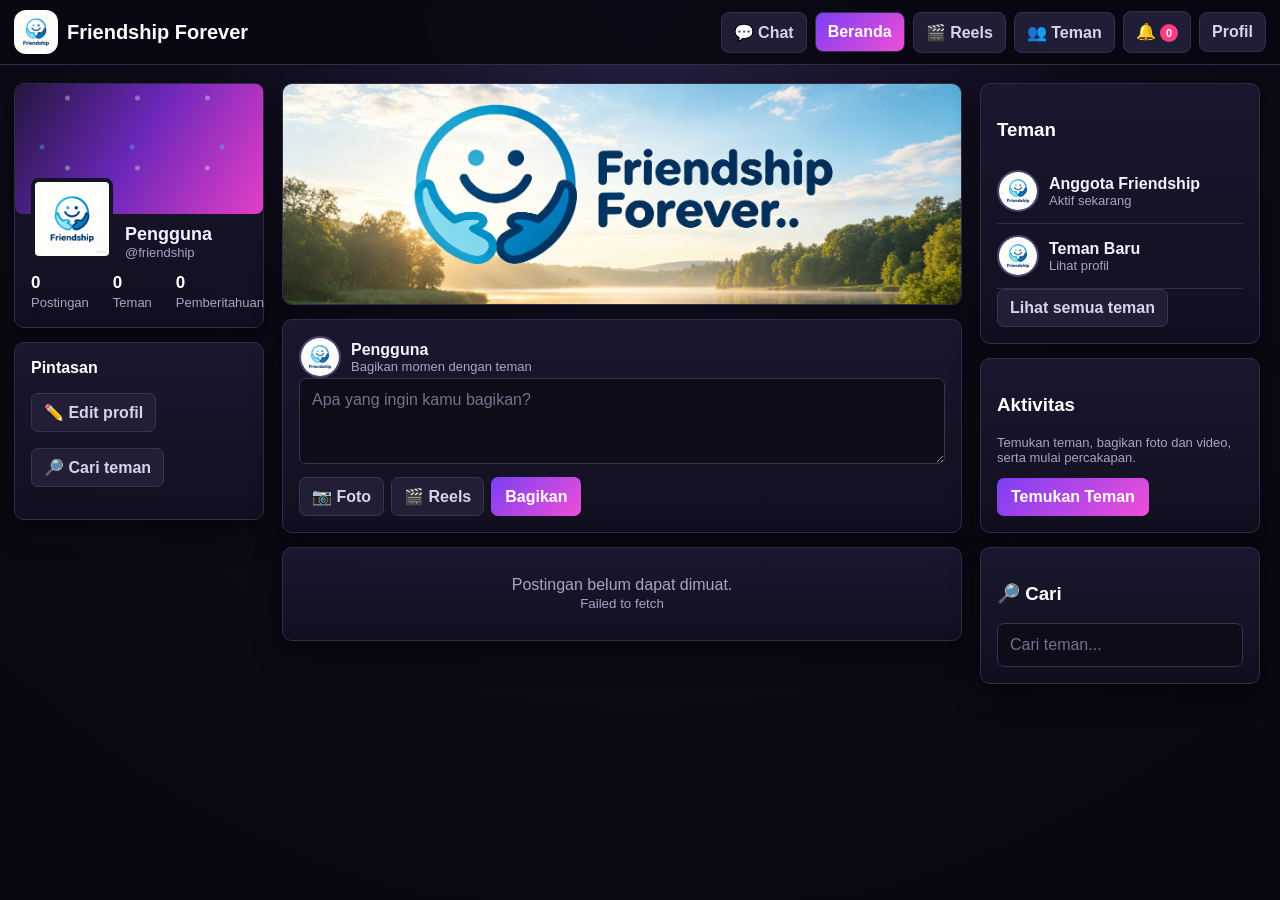
==== commit 974e650b: "Add files via upload" ====
--- a/index.html
+++ b/index.html
@@ -2,7 +2,7 @@
 <html lang="id">
 <head>
 <meta charset="utf-8"><meta name="viewport" content="width=device-width,initial-scale=1">
-<title>Friendship Ebenhaezer</title>
+<title>Friendship Forever</title>
 <style>:root{
  --bg:#090812;--panel:#141326;--panel2:#1b1930;--line:#302c4b;
  --text:#f4f1ff;--muted:#aaa4c4;--purple:#7b3ff2;--purple2:#b34dff;
@@ -91,14 +91,16 @@
 .chatComposer{display:flex;gap:8px;margin-top:10px}.chatComposer input{margin:0;flex:1}
 
 .profileAvatarInput,.bannerInput{display:none}
+.foreverBannerCard{padding:0;overflow:hidden}.foreverBanner{display:block;width:100%;height:220px;object-fit:cover}.userProfileBox{max-height:90vh;overflow:auto}.userProfileBox .cover{height:180px}.profileLink{cursor:pointer}.profileLink:hover{text-decoration:underline}
 .customizeBox{margin-top:12px;padding:12px;border:1px dashed #4b416e;border-radius:8px;background:#100e1d}
 .cover.customCover{background-size:cover;background-position:center}
 .profileTop .avatar{cursor:pointer}
 .smallBtn{padding:8px 10px;font-size:12px}
+.danger{border-color:#8b2c55!important;color:#ffb0c8!important}
 </style></head>
 <body>
-<header class="top"><nav class="nav"><button class="navBtn" data-page="chat" data-chat-nav onclick="go('chat');initChat()">💬 Chat</button>
-<div class="logoBox"><img src="logo.png"><div class="brand">Friendship Ebenhaezer</div></div>
+<header class="top"><nav class="nav"><div class="logoBox"><img src="logo.png"><div class="brand">Friendship Forever</div></div>
+<button class="navBtn" data-page="chat" data-chat-nav onclick="go('chat');initChat()">💬 Chat</button>
 <button class="navBtn active" data-page="home" onclick="go('home')">Beranda</button>
 <button class="navBtn" data-page="reels" onclick="go('reels')">🎬 Reels</button>
 <button class="navBtn" data-page="friends" onclick="go('friends')">👥 Teman</button>
@@ -112,7 +114,7 @@
 
 <section>
 <div id="home" class="section show">
-<div class="card"><div class="storyRow"><div class="story"><div class="ring"><img src="logo.png"></div><div>Anda</div></div><div class="story"><div class="ring"><img src="logo.png"></div><div>Teman</div></div></div></div>
+<div class="card foreverBannerCard"><img class="foreverBanner" src="friendship_forever_banner.png" alt="Friendship Forever"></div>
 <div class="card"><div class="postHead"><img class="mini" id="composerAvatar" data-avatar src="logo.png"><div><b id="composerName">Bagikan sesuatu</b><div class="muted">Bagikan momen dengan teman</div></div></div>
 <textarea id="postText" placeholder="Apa yang ingin kamu bagikan?"></textarea><div id="photoPreview"></div>
 <div class="actions"><button class="action" onclick="document.getElementById('photoInput').click()">📷 Foto</button><button class="action" onclick="go('reels')">🎬 Reels</button><button class="primary" id="publishPostBtn" onclick="publishPost()">Bagikan</button></div>
@@ -129,7 +131,7 @@
 <div id="chat" class="section">
   <div class="card">
     <h2>💬 Chat</h2>
-    <p class="muted">Kirim pesan langsung kepada pengguna Friendship Ebenhaezer.</p>
+    <p class="muted">Kirim pesan langsung kepada pengguna Friendship Forever.</p>
     <input id="chatSearch" placeholder="Cari nama pengguna..." oninput="searchChatUsers()">
   </div>
   <div id="chatUsers" class="card"><div class="muted">Memuat pengguna...</div></div>
@@ -149,6 +151,8 @@
 <div id="profile" class="section"><div class="card"><div class="cover" data-cover></div><div class="profileTop"><img class="avatar" id="profileAvatar" data-avatar src="logo.png" onclick="openEdit()"><div><div id="profileName" class="name">Profil</div><div id="profileUser" class="muted">@friendship</div></div></div><div class="stats"><div><b id="profilePosts">0</b><span class="muted">Postingan</span></div><div><b id="profileFriends">0</b><span class="muted">Teman</span></div><div><b id="profileNotifs">0</b><span class="muted">Pemberitahuan</span></div></div><div class="actions"><button class="action" id="openEditBtn" onclick="openEdit()">✏️ Edit profil</button><button class="action" id="logoutBtn" onclick="logout()">Keluar</button></div></div><div class="card"><h3>Postingan Saya</h3><div id="profileFeed"></div></div></div>
 </section><aside class="right"><div class="card"><h3>Teman</h3><div class="person"><img class="mini" src="logo.png"><div><b>Anggota Friendship</b><div class="muted">Aktif sekarang</div></div></div><div class="person"><img class="mini" src="logo.png"><div><b>Teman Baru</b><div class="muted">Lihat profil</div></div></div><button class="action" onclick="go('friends')">Lihat semua teman</button></div><div class="card"><h3>Aktivitas</h3><p class="muted">Temukan teman, bagikan foto dan video, serta mulai percakapan.</p><button class="primary" onclick="go('friends')">Temukan Teman</button></div><div class="card"><h3>🔎 Cari</h3><input placeholder="Cari teman..." onkeydown="if(event.key==='Enter'){go('friends');document.getElementById('friendSearch').value=this.value;searchFriends()}"></div></aside>
 </div></main>
+
+<div id="userProfileModal" class="modal hidden"><div class="modalBox userProfileBox"><div class="actions" style="justify-content:space-between"><h2 id="viewProfileName">Profil</h2><button class="action" type="button" onclick="closeUserProfile()">✕</button></div><div class="cover" id="viewProfileCover"></div><div class="profileTop"><img class="avatar" id="viewProfileAvatar" src="logo.png"><div><div id="viewProfileUser" class="name">Pengguna</div><div id="viewProfileBio" class="muted"></div></div></div><div class="stats"><div><b id="viewProfilePosts">0</b><span class="muted">Postingan</span></div><div><b id="viewProfileFriends">0</b><span class="muted">Teman</span></div></div><div class="actions"><button class="primary" id="viewProfileFriendBtn">Tambah Teman</button><button class="action" id="viewProfileChatBtn">💬 Chat</button></div><div id="viewProfileFeed"></div></div></div>
 
 <div id="editModal" class="modal hidden"><div class="modalBox"><h2>Edit Profil</h2><input id="editName" placeholder="Nama lengkap"><input id="editUsername" placeholder="Username"><textarea id="editBio" placeholder="Bio"></textarea><div class="customizeBox"><b>Foto profil</b><p class="muted">Foto ini akan tampil di samping nama Anda.</p><input id="profileAvatarInput" class="profileAvatarInput" type="file" accept="image/jpeg,image/png,image/webp" onchange="previewAvatar(this)"><button class="action smallBtn" type="button" onclick="document.getElementById('profileAvatarInput').click()">📷 Pilih foto profil</button><div id="avatarPreview" class="muted"></div></div><div class="customizeBox"><b>Banner profil</b><p class="muted">Pilih foto untuk banner di bagian atas profil.</p><input id="bannerInput" class="bannerInput" type="file" accept="image/jpeg,image/png,image/webp" onchange="previewBanner(this)"><button class="action smallBtn" type="button" onclick="document.getElementById('bannerInput').click()">🖼️ Pilih banner</button><div id="bannerPreview" class="muted"></div></div><div class="actions"><button class="primary" id="saveProfileBtn" onclick="saveProfile()">Simpan</button><button class="action" id="closeEditBtn" onclick="closeEdit()">Batal</button></div></div></div>
 
@@ -201,15 +205,15 @@
 function cleanName(n){return n.replace(/[^a-zA-Z0-9._-]/g,'_').slice(0,80)}
 async function uploadFile(file,type){const u=user();if(!u)throw Error('Silakan masuk terlebih dahulu.');const max=type==='video'?100*1024*1024:15*1024*1024;if(file.size>max)throw Error(type==='video'?'Ukuran Reels maksimal 100 MB.':'Ukuran foto maksimal 15 MB.');const path=u.id+'/'+Date.now()+'-'+cleanName(file.name||('file.'+(type==='video'?'mp4':'jpg')));const url=await uploadBinary(file,path);return {url,type}}
 async function savePost(content,media){const u=user();if(!u)throw Error('Silakan masuk terlebih dahulu.');return api('/rest/v1/posts',{method:'POST',headers:{Prefer:'return=minimal'},body:JSON.stringify({user_id:u.id,content:content||'',media_url:media?.url||null,media_type:media?.type||null})})}
-async function publishPost(){if(postingBusy)return;const u=user();if(!u){location.href='login.html';return}const text=document.getElementById('postText').value.trim();if(!text&&!photoFile){alert('Tulis sesuatu atau pilih foto.');return}postingBusy=true;try{let media=null;if(photoFile)media=await uploadFile(photoFile,'image');await savePost(text,media);document.getElementById('postText').value='';photoFile=null;document.getElementById('photoInput').value='';document.getElementById('photoPreview').innerHTML='';await loadFeed();await loadMyStats();alert('Status berhasil dibagikan.')}catch(e){alert('Status belum bisa diupload. '+e.message)}finally{postingBusy=false}}
+async function publishPost(){if(postingBusy)return;const u=user();if(!u){location.href='login.html';return}const text=document.getElementById('postText').value.trim();if(!text&&!photoFile){alert('Tulis sesuatu atau pilih foto.');return}postingBusy=true;try{let media=null;if(photoFile)media=await uploadFile(photoFile,'image');await savePost(text,media);document.getElementById('postText').value='';photoFile=null;document.getElementById('photoInput').value='';document.getElementById('photoPreview').innerHTML='';await loadFeed();await loadMyStats();alert('Status berhasil dibagikan.')}catch(e){alert('Foto belum bisa diupload. '+e.message+'\n\nJika error penyimpanan, jalankan STORAGE_FIX_V31.sql sekali di Supabase.')}finally{postingBusy=false}}
 function mediaHtml(p){if(!p.media_url)return '';if(p.media_type==='image')return '<img class="postMedia" src="'+esc(p.media_url)+'" loading="lazy">';if(p.media_type==='video')return '<video class="postMedia" controls playsinline preload="metadata" src="'+esc(p.media_url)+'"></video>';return ''}
-function postCard(p,name,avatar){name=name||'Pengguna';avatar=avatar||'logo.png';return '<article class="card" data-post-id="'+esc(p.id)+'"><div class="postHead"><img class="mini" src="'+esc(avatar)+'"><div><b>'+esc(name)+'</b><div class="muted">'+new Date(p.created_at).toLocaleString('id-ID')+'</div></div></div><p class="postText">'+esc(p.content||'')+'</p>'+mediaHtml(p)+'<div class="actions"><button class="action" onclick="toggleLike(\''+esc(p.id)+'\',this)">❤️ Suka <span class="likeCount">0</span></button><button class="action" onclick="toggleComments(\''+esc(p.id)+'\')">💬 Komentar <span class="commentCount">0</span></button><button class="action" onclick="sharePost(\''+esc(p.id)+'\')">↗️ Bagikan</button></div><div id="comments-'+esc(p.id)+'" class="comments hidden"></div></article>'}
+function postCard(p,name,avatar){name=name||'Pengguna';avatar=avatar||'logo.png';const me=user();const own=!!(me&&p.user_id===me.id);return '<article class="card" data-post-id="'+esc(p.id)+'"><div class="postHead"><img class="mini" src="'+esc(avatar)+'"><div><b class="profileLink" onclick="viewUserProfile(\''+esc(p.user_id)+'\')">'+esc(name)+'</b><div class="muted">'+new Date(p.created_at).toLocaleString('id-ID')+'</div></div></div><p class="postText">'+esc(p.content||'')+'</p>'+mediaHtml(p)+'<div class="actions"><button class="action" onclick="toggleLike(\''+esc(p.id)+'\',this)">❤️ Suka <span class="likeCount">0</span></button><button class="action" onclick="toggleComments(\''+esc(p.id)+'\')">💬 Komentar <span class="commentCount">0</span></button><button class="action" onclick="sharePost(\''+esc(p.id)+'\')">↗️ Bagikan</button>'+(own?'<button class="action danger" onclick="deletePost(\''+esc(p.id)+'\')">🗑️ Hapus</button>':'')+'</div><div id="comments-'+esc(p.id)+'" class="comments hidden"></div></article>'}
 async function loadFeed(){let el=document.getElementById('feed');if(!el)return;el.innerHTML='<div class="card">Memuat...</div>';try{let rows=await api('/rest/v1/posts?select=*&order=created_at.desc&limit=40');let ps=await api('/rest/v1/profiles?select=id,username,full_name,avatar_url&limit=1000').catch(()=>[]);let map={};ps.forEach(x=>map[x.id]=x);el.innerHTML=rows.length?rows.map(p=>postCard(p,map[p.user_id]?.full_name||map[p.user_id]?.username||'Pengguna',map[p.user_id]?.avatar_url||'logo.png')).join(''):'<div class="card empty">Belum ada postingan.</div>';rows.forEach(p=>loadPostStats(p.id));loadMyStats()}catch(e){el.innerHTML='<div class="card empty">Postingan belum dapat dimuat.<br><small>'+esc(e.message)+'</small></div>'}}
 async function publishReel(){if(reelBusy)return;const u=user();if(!u){location.href='login.html';return}if(!reelFile){alert('Pilih video terlebih dahulu.');return}reelBusy=true;const st=document.getElementById('uploadStatus');if(st)st.textContent='Mengupload video...';try{let media=await uploadFile(reelFile,'video');await savePost(document.getElementById('reelCaption')?.value.trim()||'',media);reelFile=null;document.getElementById('reelInput').value='';document.getElementById('reelPreview').innerHTML='';if(document.getElementById('reelCaption'))document.getElementById('reelCaption').value='';if(st)st.textContent='Video berhasil diupload.';await loadReels();await loadMyStats();alert('Reels berhasil dibagikan.')}catch(e){if(st)st.textContent='';alert('Reels belum bisa diupload. '+e.message)}finally{reelBusy=false}}
-async function loadReels(){let el=document.getElementById('reelsList');if(!el)return;el.innerHTML='<div class="card empty">Memuat Reels...</div>';try{let rows=await api('/rest/v1/posts?select=*&media_type=eq.video&order=created_at.desc&limit=30');let ps=await api('/rest/v1/profiles?select=id,username,full_name,avatar_url&limit=1000').catch(()=>[]);let map={};ps.forEach(x=>map[x.id]=x);if(!rows.length){el.innerHTML='<div class="card empty">Belum ada Reels.</div>';return}el.innerHTML=rows.map(p=>'<article class="reel card" data-post-id="'+esc(p.id)+'"><video controls playsinline preload="metadata" src="'+esc(p.media_url)+'"></video><div class="reelInfo"><b>'+esc(map[p.user_id]?.full_name||map[p.user_id]?.username||'Pengguna')+'</b><div class="muted" style="color:#ddd">'+new Date(p.created_at).toLocaleString('id-ID')+'</div><div>'+esc(p.content||'')+'</div></div><div class="actions"><button class="action" onclick="toggleLike(\''+esc(p.id)+'\',this)">❤️ <span class="likeCount">0</span></button><button class="action" onclick="toggleComments(\''+esc(p.id)+'\')">💬 <span class="commentCount">0</span></button><button class="action" onclick="sharePost(\''+esc(p.id)+'\')">↗️</button></div><div id="comments-'+esc(p.id)+'" class="comments hidden"></div></article>').join('');rows.forEach(p=>loadPostStats(p.id))}catch(e){el.innerHTML='<div class="card empty">Reels belum dapat dimuat.<br><small>'+esc(e.message)+'</small></div>'}}
+async function loadReels(){let el=document.getElementById('reelsList');if(!el)return;el.innerHTML='<div class="card empty">Memuat Reels...</div>';try{let rows=await api('/rest/v1/posts?select=*&media_type=eq.video&order=created_at.desc&limit=30');let ps=await api('/rest/v1/profiles?select=id,username,full_name,avatar_url&limit=1000').catch(()=>[]);let map={};ps.forEach(x=>map[x.id]=x);if(!rows.length){el.innerHTML='<div class="card empty">Belum ada Reels.</div>';return}el.innerHTML=rows.map(p=>{const own=!!(user()&&user().id===p.user_id);return '<article class="reel card" data-post-id="'+esc(p.id)+'"><video controls playsinline preload="metadata" src="'+esc(p.media_url)+'"></video><div class="reelInfo"><b>'+esc(map[p.user_id]?.full_name||map[p.user_id]?.username||'Pengguna')+'</b><div class="muted" style="color:#ddd">'+new Date(p.created_at).toLocaleString('id-ID')+'</div><div>'+esc(p.content||'')+'</div></div><div class="actions"><button class="action" onclick="toggleLike(\''+esc(p.id)+'\',this)">❤️ <span class="likeCount">0</span></button><button class="action" onclick="toggleComments(\''+esc(p.id)+'\')">💬 <span class="commentCount">0</span></button><button class="action" onclick="sharePost(\''+esc(p.id)+'\')">↗️</button>'+(own?'<button class="action danger" onclick="deletePost(\''+esc(p.id)+'\')">🗑️ Hapus</button>':'')+'</div><div id="comments-'+esc(p.id)+'" class="comments hidden"></div></article>'}).join('');rows.forEach(p=>loadPostStats(p.id))}catch(e){el.innerHTML='<div class="card empty">Reels belum dapat dimuat.<br><small>'+esc(e.message)+'</small></div>'}}
 async function loadFriendRequests(){const box=document.getElementById('friendRequests'),u=user();if(!box)return;if(!u){box.innerHTML='<div class="muted">Silakan masuk untuk menggunakan fitur teman.</div>';return}try{const rows=await api('/rest/v1/friend_requests?select=id,requester_id,recipient_id,status,created_at&or=(requester_id.eq.'+encodeURIComponent(u.id)+',recipient_id.eq.'+encodeURIComponent(u.id)+')&order=created_at.desc&limit=100');const ids=[...new Set((rows||[]).flatMap(r=>[r.requester_id,r.recipient_id]).filter(Boolean))].filter(id=>id!==u.id);let names={};if(ids.length){const ps=await api('/rest/v1/profiles?select=id,username,full_name,avatar_url&id=in.('+ids.join(',')+')');(ps||[]).forEach(x=>names[x.id]=x)}const incoming=(rows||[]).filter(r=>r.recipient_id===u.id&&r.status==='pending'),outgoing=(rows||[]).filter(r=>r.requester_id===u.id&&r.status==='pending');let html='';incoming.forEach(r=>{const x=names[r.requester_id]||{};html+='<div class="person"><img class="mini" src="'+esc(x.avatar_url||'logo.png')+'"><div style="flex:1"><b>'+esc(x.full_name||x.username||'Pengguna')+'</b><div class="muted">@'+esc(x.username||'friendship')+' ingin menjadi teman</div></div><button class="primary friendRespond" data-id="'+esc(r.id)+'" data-status="accepted">Terima</button><button class="action friendRespond" data-id="'+esc(r.id)+'" data-status="declined">Tolak</button></div>'});outgoing.forEach(r=>{const x=names[r.recipient_id]||{};html+='<div class="person"><img class="mini" src="'+esc(x.avatar_url||'logo.png')+'"><div style="flex:1"><b>'+esc(x.full_name||x.username||'Pengguna')+'</b><div class="muted">@'+esc(x.username||'friendship')+' • Permintaan terkirim</div></div><button class="action" disabled>Menunggu</button></div>'});box.innerHTML=html||'<div class="muted">Belum ada permintaan teman.</div>';box.querySelectorAll('.friendRespond').forEach(b=>b.addEventListener('click',()=>respondFriend(b.dataset.id,b.dataset.status)))}catch(e){box.innerHTML='<div class="muted">Permintaan teman belum dapat dimuat.<br><small>'+esc(e.message)+'</small></div>'}}
 async function getFriendMap(){const u=user();if(!u)return {};try{const rows=await api('/rest/v1/friend_requests?select=id,requester_id,recipient_id,status&or=(requester_id.eq.'+encodeURIComponent(u.id)+',recipient_id.eq.'+encodeURIComponent(u.id)+')&limit=500');const map={};(rows||[]).forEach(r=>{const other=r.requester_id===u.id?r.recipient_id:r.requester_id;map[other]=r});return map}catch(e){return {}}}
-async function searchFriends(){const el=document.getElementById('friendsList');if(!el)return;el.innerHTML='<p class="muted">Mencari...</p>';const q=document.getElementById('friendSearch').value.trim(),u=user();if(!u){el.innerHTML='<div class="empty">Silakan masuk terlebih dahulu.</div>';return}try{let path='/rest/v1/profiles?select=id,username,full_name,avatar_url&limit=40';if(q)path+='&or=(username.ilike.*'+encodeURIComponent(q)+'*,full_name.ilike.*'+encodeURIComponent(q)+'*)';const rows=(await api(path)).filter(x=>x.id!==u.id),fmap=await getFriendMap();el.innerHTML=rows.map(x=>{const r=fmap[x.id];let label='Tambah Teman',disabled='';if(r?.status==='accepted'){label='✓ Teman';disabled='disabled'}else if(r?.status==='pending'&&r.requester_id===u.id){label='Menunggu';disabled='disabled'}else if(r?.status==='pending'&&r.recipient_id===u.id){label='Terima'}return '<div class="person"><img class="mini" src="'+esc(x.avatar_url||'logo.png')+'"><div style="flex:1"><b>'+esc(x.full_name||'Pengguna')+'</b><div class="muted">@'+esc(x.username||'friendship')+'</div></div><button class="action friendBtn" '+disabled+' data-id="'+esc(x.id)+'" data-name="'+esc(x.full_name||x.username||'Pengguna')+'" data-status="'+esc(r?.status||'none')+'" data-direction="'+(r?.requester_id===u.id?'out':'in')+'">'+label+'</button><button class="primary chatFriendBtn" data-id="'+esc(x.id)+'" data-name="'+esc(x.full_name||x.username||'Pengguna')+'">💬 Chat</button></div>'}).join('')||'<div class="empty">Tidak ditemukan.</div>';el.querySelectorAll('.friendBtn').forEach(b=>b.addEventListener('click',()=>friendAction(b.dataset.id,b.dataset.name,b.dataset.status,b.dataset.direction)));el.querySelectorAll('.chatFriendBtn').forEach(b=>b.addEventListener('click',()=>{go('chat');openChat(b.dataset.id,b.dataset.name)}));await loadFriendRequests()}catch(e){el.innerHTML='<div class="empty">Pencarian belum dapat dilakukan.<br><small>'+esc(e.message)+'</small></div>'}}
+async function searchFriends(){const el=document.getElementById('friendsList');if(!el)return;el.innerHTML='<p class="muted">Mencari...</p>';const q=document.getElementById('friendSearch').value.trim(),u=user();if(!u){el.innerHTML='<div class="empty">Silakan masuk terlebih dahulu.</div>';return}try{let path='/rest/v1/profiles?select=id,username,full_name,avatar_url&limit=40';if(q)path+='&or=(username.ilike.*'+encodeURIComponent(q)+'*,full_name.ilike.*'+encodeURIComponent(q)+'*)';const rows=(await api(path)).filter(x=>x.id!==u.id),fmap=await getFriendMap();el.innerHTML=rows.map(x=>{const r=fmap[x.id];let label='Tambah Teman',disabled='';if(r?.status==='accepted'){label='✓ Teman';disabled='disabled'}else if(r?.status==='pending'&&r.requester_id===u.id){label='Menunggu';disabled='disabled'}else if(r?.status==='pending'&&r.recipient_id===u.id){label='Terima'}return '<div class="person"><img class="mini" src="'+esc(x.avatar_url||'logo.png')+'"><div style="flex:1"><b>'+esc(x.full_name||'Pengguna')+'</b><div class="muted">@'+esc(x.username||'friendship')+'</div></div><button class="action profileBtn" data-id="'+esc(x.id)+'">👤 Profil</button><button class="action friendBtn" '+disabled+' data-id="'+esc(x.id)+'" data-name="'+esc(x.full_name||x.username||'Pengguna')+'" data-status="'+esc(r?.status||'none')+'" data-direction="'+(r?.requester_id===u.id?'out':'in')+'">'+label+'</button><button class="primary chatFriendBtn" data-id="'+esc(x.id)+'" data-name="'+esc(x.full_name||x.username||'Pengguna')+'">💬 Chat</button></div>'}).join('')||'<div class="empty">Tidak ditemukan.</div>';el.querySelectorAll('.profileBtn').forEach(b=>b.addEventListener('click',()=>viewUserProfile(b.dataset.id)));el.querySelectorAll('.friendBtn').forEach(b=>b.addEventListener('click',()=>friendAction(b.dataset.id,b.dataset.name,b.dataset.status,b.dataset.direction)));el.querySelectorAll('.chatFriendBtn').forEach(b=>b.addEventListener('click',()=>{go('chat');openChat(b.dataset.id,b.dataset.name)}));await loadFriendRequests()}catch(e){el.innerHTML='<div class="empty">Pencarian belum dapat dilakukan.<br><small>'+esc(e.message)+'</small></div>'}}
 async function friendAction(id,name,status,direction){if(status==='accepted'){alert(name+' sudah menjadi teman.');return}if(status==='pending'&&direction==='in'){const fmap=await getFriendMap();const r=fmap[id];if(r)return respondFriend(r.id,'accepted')}if(status==='pending'){alert('Permintaan teman sudah dikirim.');return}return addFriend(id,name)}
 async function addFriend(id,name){const u=user();if(!u){location.href='login.html';return}try{await api('/rest/v1/friend_requests',{method:'POST',headers:{Prefer:'return=minimal'},body:JSON.stringify({requester_id:u.id,recipient_id:id,status:'pending'})});alert('Permintaan teman dikirim kepada '+name+'.');await searchFriends();await loadMyStats()}catch(e){alert('Permintaan teman belum dapat dikirim. '+e.message)}}
 async function respondFriend(id,status){try{await api('/rest/v1/friend_requests?id=eq.'+encodeURIComponent(id),{method:'PATCH',headers:{Prefer:'return=minimal'},body:JSON.stringify({status})});await searchFriends();await loadFriendRequests();await loadMyStats()}catch(e){alert('Permintaan teman belum dapat diperbarui. '+e.message)}}
@@ -225,10 +229,12 @@
 async function markNotificationsRead(){const u=user();if(!u)return;try{await api('/rest/v1/notifications?user_id=eq.'+encodeURIComponent(u.id)+'&is_read=eq.false',{method:'PATCH',headers:{Prefer:'return=minimal'},body:JSON.stringify({is_read:true})});await loadNotifications()}catch(e){alert('Pemberitahuan belum dapat diperbarui. '+e.message)}}
 async function loadProfileFeed(){const u=user();if(!u)return;try{let rows=await api('/rest/v1/posts?select=*&user_id=eq.'+encodeURIComponent(u.id)+'&order=created_at.desc');let name=u?.user_metadata?.full_name||u?.user_metadata?.username||'Pengguna';let el=document.getElementById('profileFeed');el.innerHTML=rows.length?rows.map(p=>postCard(p,name)).join(''):'<div class="empty">Belum ada postingan.</div>';rows.forEach(p=>loadPostStats(p.id))}catch(e){}}
 async function loadPostStats(id){let card=document.querySelector('[data-post-id="'+CSS.escape(String(id))+'"]');if(!card)return;try{let likes=await api('/rest/v1/likes?select=id,user_id&post_id=eq.'+encodeURIComponent(id));let c=card.querySelector('.likeCount');if(c)c.textContent=likes.length;let u=user();if(u&&likes.some(x=>x.user_id===u.id)){let b=card.querySelector('.actions .action');if(b)b.classList.add('liked')}}catch(e){}try{let cs=await api('/rest/v1/comments?select=id&post_id=eq.'+encodeURIComponent(id));let c=card.querySelector('.commentCount');if(c)c.textContent=cs.length}catch(e){}}
+async function deletePost(id){const u=user();if(!u){location.href='login.html';return}if(!confirm('Hapus postingan ini?'))return;try{await api('/rest/v1/rpc/delete_my_post',{method:'POST',body:JSON.stringify({p_post_id:id})});document.querySelectorAll('[data-post-id="'+CSS.escape(String(id))+'"]').forEach(x=>x.remove());await loadFeed();await loadReels();await loadProfileFeed();await loadMyStats();alert('Postingan berhasil dihapus.')}catch(e){alert('Postingan belum dapat dihapus. '+e.message)}}
 async function toggleLike(id,btn){const u=user();if(!u){location.href='login.html';return}btn.disabled=true;try{let rows=await api('/rest/v1/likes?select=id&post_id=eq.'+encodeURIComponent(id)+'&user_id=eq.'+encodeURIComponent(u.id));if(rows.length){await api('/rest/v1/likes?id=eq.'+encodeURIComponent(rows[0].id),{method:'DELETE'});btn.classList.remove('liked')}else{await api('/rest/v1/likes',{method:'POST',body:JSON.stringify({post_id:id,user_id:u.id})});btn.classList.add('liked')}await loadPostStats(id)}catch(e){alert('Suka belum dapat diproses. '+e.message)}finally{btn.disabled=false}}
 async function toggleComments(id){let box=document.getElementById('comments-'+id);if(!box)return;if(!box.classList.contains('hidden')){box.classList.add('hidden');return}box.classList.remove('hidden');box.innerHTML='<div class="muted">Memuat komentar...</div>';try{let cs=await api('/rest/v1/comments?select=id,user_id,content,created_at&post_id=eq.'+encodeURIComponent(id)+'&order=created_at.asc');let ps=await api('/rest/v1/profiles?select=id,username,full_name&limit=1000').catch(()=>[]);let map={};ps.forEach(x=>map[x.id]=x);box.innerHTML=cs.map(c=>'<div class="commentItem"><b>'+esc(map[c.user_id]?.full_name||map[c.user_id]?.username||'Pengguna')+'</b> '+esc(c.content)+'</div>').join('')+'<div class="commentBox"><input id="comment-'+esc(id)+'" placeholder="Tulis komentar..."><button class="primary" onclick="addComment(\''+esc(id)+'\')">Kirim</button></div>'}catch(e){box.innerHTML='<div class="muted">Komentar belum dapat dimuat.<br><small>'+esc(e.message)+'</small></div>'}}
 async function addComment(id){const u=user();if(!u){location.href='login.html';return}const inp=document.getElementById('comment-'+id),content=inp?.value.trim();if(!content)return;try{await api('/rest/v1/comments',{method:'POST',body:JSON.stringify({post_id:id,user_id:u.id,content})});await loadPostStats(id);await toggleComments(id)}catch(e){alert('Komentar belum dapat dikirim. '+e.message)}}
-async function sharePost(id){const url=location.origin+location.pathname+'?post='+encodeURIComponent(id);try{if(navigator.share){await navigator.share({title:'Friendship Ebenhaezer',text:'Lihat postingan ini',url})}else if(navigator.clipboard){await navigator.clipboard.writeText(url);alert('Tautan postingan sudah disalin.')}else{prompt('Salin tautan ini:',url)}}catch(e){}}
+let shareBusy=false;
+async function sharePost(id){if(shareBusy)return;shareBusy=true;const url=location.origin+location.pathname+'?post='+encodeURIComponent(id);try{if(navigator.share){await navigator.share({title:'Friendship Forever',text:'Lihat postingan ini',url})}else if(navigator.clipboard){await navigator.clipboard.writeText(url);alert('Tautan postingan sudah disalin.')}else{prompt('Salin tautan ini:',url)}}catch(e){}finally{shareBusy=false}}
 async function initChat(){await loadChatUsers()}
 async function loadChatUsers(){const box=document.getElementById('chatUsers');if(!box)return;const u=user();if(!u){box.innerHTML='<div class="muted">Silakan login untuk menggunakan Chat.</div>';return}try{const rows=await api('/rest/v1/profiles?select=id,username,full_name,avatar_url&limit=500');chatUsers=(rows||[]).filter(x=>x.id!==u.id);renderChatUsers(chatUsers)}catch(e){box.innerHTML='<div class="muted">Daftar pengguna belum dapat dimuat.<br><small>'+esc(e.message)+'</small></div>'}}
 function renderChatUsers(users){const box=document.getElementById('chatUsers');if(!box)return;if(!users.length){box.innerHTML='<div class="muted">Belum ada pengguna lain.</div>';return}box.innerHTML=users.map(x=>'<div class="chatUser" data-chat-id="'+esc(x.id)+'" data-chat-name="'+esc(x.full_name||x.username||'Pengguna')+'"><img class="mini" src="'+esc(x.avatar_url||'logo.png')+'"><div><b>'+esc(x.full_name||x.username||'Pengguna')+'</b><div class="muted">@'+esc(x.username||'friendship')+'</div></div></div>').join('');box.querySelectorAll('.chatUser').forEach(el=>el.addEventListener('click',()=>openChat(el.dataset.chatId,el.dataset.chatName)))}
@@ -237,6 +243,8 @@
 function closeChat(){activeChatUserId=null;document.getElementById('chatWindow')?.classList.add('hidden');document.getElementById('chatUsers')?.classList.remove('hidden');document.getElementById('chatSearch')?.classList.remove('hidden')}
 async function loadMessages(){const box=document.getElementById('chatMessages'),u=user(),o=activeChatUserId;if(!box||!u||!o)return;try{const a=await api('/rest/v1/messages?select=*&sender_id=eq.'+encodeURIComponent(u.id)+'&receiver_id=eq.'+encodeURIComponent(o)+'&order=created_at.asc'),b=await api('/rest/v1/messages?select=*&sender_id=eq.'+encodeURIComponent(o)+'&receiver_id=eq.'+encodeURIComponent(u.id)+'&order=created_at.asc'),rows=a.concat(b).sort((x,y)=>new Date(x.created_at)-new Date(y.created_at));box.innerHTML=rows.length?rows.map(m=>'<div class="chatBubble '+(m.sender_id===u.id?'chatMine':'chatOther')+'">'+esc(m.content||m.message||'')+'<div class="chatTime">'+new Date(m.created_at).toLocaleTimeString('id-ID',{hour:'2-digit',minute:'2-digit'})+'</div></div>').join(''):'<div class="muted" style="text-align:center;padding:30px">Belum ada pesan. Mulai percakapan.</div>';box.scrollTop=box.scrollHeight}catch(e){box.innerHTML='<div class="muted">Chat belum tersambung.<br><small>'+esc(e.message)+'</small></div>'}}
 async function sendChatMessage(){if(chatSending)return;const u=user(),o=activeChatUserId,input=document.getElementById('chatInput'),content=input?.value.trim();if(!u){location.href='login.html';return}if(!o||!content)return;chatSending=true;const btn=document.getElementById('sendChatBtn');if(btn)btn.disabled=true;try{await api('/rest/v1/messages',{method:'POST',headers:{Prefer:'return=minimal'},body:JSON.stringify({sender_id:u.id,receiver_id:o,content})});input.value='';await loadMessages();}catch(e){alert('Pesan belum dapat dikirim. '+e.message)}finally{chatSending=false;if(btn)btn.disabled=false}}
+async function viewUserProfile(id){const modal=document.getElementById('userProfileModal');if(!modal)return;try{const ps=await api('/rest/v1/profiles?select=id,username,full_name,bio,avatar_url,banner_url&id=eq.'+encodeURIComponent(id));const p=ps?.[0];if(!p)throw Error('Profil pengguna tidak ditemukan.');document.getElementById('viewProfileName').textContent=p.full_name||p.username||'Pengguna';document.getElementById('viewProfileUser').textContent='@'+(p.username||'friendship');document.getElementById('viewProfileBio').textContent=p.bio||'';document.getElementById('viewProfileAvatar').src=p.avatar_url||'logo.png';const cover=document.getElementById('viewProfileCover');cover.style.backgroundImage=p.banner_url?'url("'+p.banner_url.replace(/"/g,'%22')+'")':'';cover.classList.toggle('customCover',!!p.banner_url);const posts=await api('/rest/v1/posts?select=*&user_id=eq.'+encodeURIComponent(id)+'&order=created_at.desc&limit=30');document.getElementById('viewProfilePosts').textContent=posts.length;const fr=await api('/rest/v1/friend_requests?select=id,requester_id,recipient_id,status&status=eq.accepted&limit=1000').catch(()=>[]);document.getElementById('viewProfileFriends').textContent=fr.filter(x=>x.requester_id===id||x.recipient_id===id).length;const feed=document.getElementById('viewProfileFeed');feed.innerHTML=posts.length?posts.map(x=>postCard(x,p.full_name||p.username||'Pengguna',p.avatar_url||'logo.png')).join(''):'<div class="empty">Belum ada postingan.</div>';posts.forEach(x=>loadPostStats(x.id));const me=user(),fb=document.getElementById('viewProfileFriendBtn'),cb=document.getElementById('viewProfileChatBtn');if(me&&me.id===id){fb.style.display='none'}else{fb.style.display='inline-block';fb.textContent='Tambah Teman';fb.onclick=async()=>{const map=await getFriendMap(),r=map[id];if(r?.status==='accepted')alert('Sudah menjadi teman.');else if(r?.status==='pending')alert('Permintaan teman sudah ada.');else await addFriend(id,p.full_name||p.username||'Pengguna')}}cb.onclick=()=>{closeUserProfile();go('chat');openChat(id,p.full_name||p.username||'Pengguna')};modal.classList.remove('hidden')}catch(e){alert('Profil belum dapat dibuka. '+e.message)}}
+function closeUserProfile(){document.getElementById('userProfileModal')?.classList.add('hidden')}
 function logout(){localStorage.removeItem('friendship_access_token');localStorage.removeItem('friendship_refresh_token');localStorage.removeItem('friendship_user');location.href='login.html'}
 async function boot(){if(refreshToken() && !accessToken()) await refreshSession();await applyUser();await loadFeed();await loadProfileFeed();await loadMyStats();await loadNotifications();await initChat();}
 boot();
